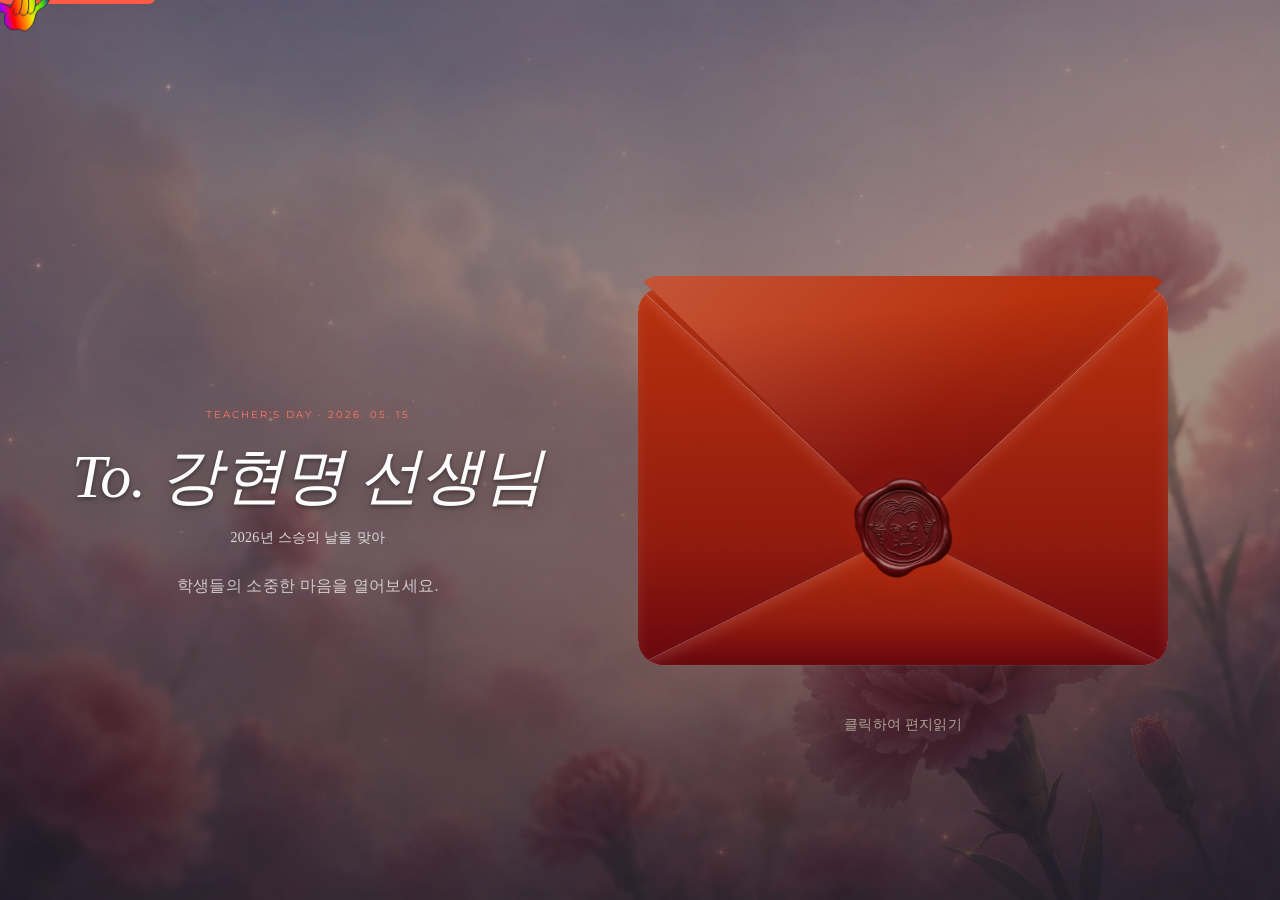
==== index.html @ c83a026c "Update index.html" ====
<!DOCTYPE html>
<html lang="ko">

<head>
  <meta charset="UTF-8" />
  <meta name="viewport" content="width=device-width, initial-scale=1.0, maximum-scale=5.0, user-scalable=yes" />
  <meta name="theme-color" content="#1a1410" />
  <meta name="apple-mobile-web-app-capable" content="yes" />
  <meta name="apple-mobile-web-app-status-bar-style" content="black-translucent" />
  <title>2026년 스승의날에 - 다정하신 강현명 선생님께</title>
  <link rel="icon" href="assets/images/siling.webp" type="image/webp" />
  <link rel="shortcut icon" href="assets/images/siling.webp" />
  
  <!-- Preload Critical Resources -->
  <link rel="preload" href="assets/images/envelope-red.svg" as="image" />
  <link rel="preload" href="assets/images/siling.webp" as="image" />
  <link rel="preload" href="assets/css/reset.css" as="style" />
  <link rel="preload" href="assets/css/tokens.css" as="style" />
  <link rel="preload" href="assets/css/common.css" as="style" />
  
  <!-- Google Fonts -->
  <link rel="preconnect" href="https://fonts.googleapis.com" />
  <link rel="preconnect" href="https://fonts.gstatic.com" crossorigin />
  <link
    href="https://fonts.googleapis.com/css2?family=Playfair+Display:ital,wght@0,400;0,500;1,400;1,500&family=Cormorant+Garamond:ital,wght@0,300;0,400;1,300;1,400&family=Montserrat:wght@300;400&display=swap"
    rel="stylesheet" />
  <!-- Codicon Icons -->
  <link rel="stylesheet" href="https://cdn.jsdelivr.net/npm/@vscode/codicons@0.0.35/dist/codicon.css" />
  <!-- CSS -->
  <link rel="stylesheet" href="assets/css/reset.css" />
  <link rel="stylesheet" href="assets/css/tokens.css" />
  <link rel="stylesheet" href="assets/css/common.css" />
  <link rel="stylesheet" href="assets/css/splash.css" />
  <link rel="stylesheet" href="assets/css/envelope.css" />
  <link rel="stylesheet" href="assets/css/carousel.css" />
  <link rel="stylesheet" href="assets/css/credits.css" />
  <link rel="stylesheet" href="assets/css/credits-enhanced.css" />
  <link rel="stylesheet" href="assets/css/grain.css" />
  <link rel="stylesheet" href="assets/css/bgm-player.css" />
  <link rel="stylesheet" href="assets/css/margin-cursor.css" />
  <link rel="stylesheet" href="assets/css/sticky-nav.css" />
  <link rel="stylesheet" href="assets/css/responsive.css" />
  <link rel="stylesheet" href="assets/css/loading.css" />
  <link rel="stylesheet" href="assets/css/accessibility.css" />
  <link rel="stylesheet" href="assets/css/visual-effects.css" />
  <link rel="stylesheet" href="assets/css/hig-components.css" />
  <link rel="stylesheet" href="assets/css/hig-overrides.css" />
</head>

<body>
  <!-- Loading Overlay -->
  <div class="loading-overlay hidden" id="loadingOverlay">
    <div class="loading-spinner"></div>
    <p class="loading-text">Loading...</p>
  </div>

  <!-- Sticky Navigation Header -->
  <nav class="sticky-nav" id="stickyNav" aria-label="메인 네비게이션">
    <button class="sticky-nav-item" data-section="hero" aria-label="편지함으로 이동">
      <span class="sticky-nav-icon">🏠</span>
      <span class="sticky-nav-label">편지함</span>
    </button>
    <button class="sticky-nav-item active" data-section="carousel" aria-label="편지 읽기">
      <span class="sticky-nav-icon">📬</span>
      <span class="sticky-nav-label">편지</span>
    </button>
    <button class="sticky-nav-item" data-section="credits" aria-label="팀 보기">
      <span class="sticky-nav-icon" id="creditsIcon">❓</span>
      <span class="sticky-nav-label">팀</span>
    </button>
  </nav>

  <div id="smooth-wrapper">
    <div id="smooth-content">

      <!-- SECTION 1: Hero -->
      <section id="hero" class="screen active">
        <div class="splash-blur"></div>
        <div class="hero-inner">
          <div class="hero-copy">
            <p class="hero-label">Teacher's Day · 2026. 05. 15</p>
            <h1 class="hero-title">To. 강현명 선생님</h1>
            <p class="hero-sub">2026년 스승의 날을 맞아</p>
            <p class="hero-description"> 학생들의 소중한 마음을 열어보세요.</p>
          </div>
          <div class="hero-panel">
            <div class="envelope-wrap">
              <div class="envelope" id="envelopeEl">
                <img class="envelope-svg" src="assets/images/envelope-red.svg" alt="봉투" draggable="false" />
                <div class="envelope-flap"></div>
                <div class="envelope-seal" id="envelopeSeal">
                  <img src="assets/images/siling.webp" alt="씰" draggable="false" id="silingImg" />
                </div>
              </div>
              <p class="envelope-hint">클릭하여 편지읽기
              
              </p>
            </div>
          </div>
        </div>
      </section>

      <!-- 툴팁 -->
      <div class="ios-tooltip" id="iosTooltip"></div>

      <!-- SECTION 3: Carousel -->
      <section id="carousel" class="screen" aria-hidden="true">
        <!-- 상단 마키 -->
        <div class="marquee marquee--top" aria-hidden="true">
          <div class="marquee-inner" data-speed="0.24">
            <span class="marquee-item">항상 열심히 강의를 가르쳐주시고 저희를 위해 다방면으로 노력해주셔서 감사합니다</span><span class="marquee-dot"></span>
            <span class="marquee-item marquee-item--dim">덕분에 공부하는데 많은 도움이 되었어요</span><span class="marquee-dot"></span>
            <span class="marquee-item">선생님만 믿고 끝까지 이 수업을 마쳐보겠습니다</span><span class="marquee-dot"></span>
            <span class="marquee-item marquee-item--dim">좋은 스승을 만난 건 오래 기억에 남을 행운인 것 같아요</span><span class="marquee-dot"></span>
            <span class="marquee-item">현재 저희 반 웃음, 분위기, 친밀감 지분 90%는 선생님 덕분입니다</span><span class="marquee-dot"></span>
            <span class="marquee-item marquee-item--dim">할 수 있다는 자신감을 갖게 해주셔서 정말 감사합니다</span><span class="marquee-dot"></span>
          </div>
          <div class="marquee-inner" aria-hidden="true" data-speed="0.16">
            <span class="marquee-item">항상 열심히 강의를 가르쳐주시고 저희를 위해 다방면으로 노력해주셔서 감사합니다</span><span class="marquee-dot"></span>
            <span class="marquee-item marquee-item--dim">덕분에 공부하는데 많은 도움이 되었어요</span><span class="marquee-dot"></span>
            <span class="marquee-item">선생님만 믿고 끝까지 이 수업을 마쳐보겠습니다</span><span class="marquee-dot"></span>
            <span class="marquee-item marquee-item--dim">좋은 스승을 만난 건 오래 기억에 남을 행운인 것 같아요</span><span class="marquee-dot"></span>
            <span class="marquee-item">현재 저희 반 웃음, 분위기, 친밀감 지분 90%는 선생님 덕분입니다</span><span class="marquee-dot"></span>
            <span class="marquee-item marquee-item--dim">할 수 있다는 자신감을 갖게 해주셔서 정말 감사합니다</span><span class="marquee-dot"></span>
          </div>
        </div>

        <div class="carousel-track-wrap">
          <div class="carousel-track" id="carouselTrack"></div>
        </div>
        <div class="carousel-instruction">
          <p>PC에서는 스크롤하거나 카드 위를 드래그하세요.<br />←/→ 키로 이동할 수 있습니다.</p>
        </div>
        <div class="rays-wrap" id="raysWrap" data-speed="-0.15">
          <div class="rays-disc"></div>
        </div>

        <!-- 하단 마키 -->
        <div class="marquee marquee--bottom" aria-hidden="true">
          <div class="marquee-inner marquee-inner--reverse">
            <span class="marquee-item marquee-item--red">매일 같은 강의내용을 반복하는 일이 쉽지 않으셨을 텐데 언제나 열정적으로 가르쳐주셔서 감사합니다</span><span
              class="marquee-dot marquee-dot--red"></span>
            <span class="marquee-item marquee-item--faint">이론에만 머물지 않고 실제로 써먹을 수 있는 것들을 하나하나 짚어주실 때마다 즐거웠습니다</span><span
              class="marquee-dot marquee-dot--faint"></span>
            <span class="marquee-item marquee-item--red">항상 밝은 에너지로 좋은 가르침 주셔서 감사합니다</span><span
              class="marquee-dot marquee-dot--red"></span>
            <span class="marquee-item marquee-item--faint">한 사람 한 사람을 존중해주시고 묵묵히 기다려주셔서 감사합니다</span><span
              class="marquee-dot marquee-dot--faint"></span>
            <span class="marquee-item marquee-item--red">필요한것만 알아듣기 쉽게 설명해주시고 선생님의 밝은 에너지가 느껴져서 좋아요</span><span
              class="marquee-dot marquee-dot--red"></span>
            <span class="marquee-item marquee-item--faint">선생님 덕분에 공부 이상의 많은 것을 배웠습니다</span><span
              class="marquee-dot marquee-dot--faint"></span>
          </div>
          <div class="marquee-inner marquee-inner--reverse" aria-hidden="true">
            <span class="marquee-item marquee-item--red">매일 같은 강의내용을 반복하는 일이 쉽지 않으셨을 텐데 언제나 열정적으로 가르쳐주셔서 감사합니다</span><span
              class="marquee-dot marquee-dot--red"></span>
            <span class="marquee-item marquee-item--faint">이론에만 머물지 않고 실제로 써먹을 수 있는 것들을 하나하나 짚어주실 때마다 즐거웠습니다</span><span
              class="marquee-dot marquee-dot--faint"></span>
            <span class="marquee-item marquee-item--red">항상 밝은 에너지로 좋은 가르침 주셔서 감사합니다</span><span
              class="marquee-dot marquee-dot--red"></span>
            <span class="marquee-item marquee-item--faint">한 사람 한 사람을 존중해주시고 묵묵히 기다려주셔서 감사합니다</span><span
              class="marquee-dot marquee-dot--faint"></span>
            <span class="marquee-item marquee-item--red">필요한것만 알아듣기 쉽게 설명해주시고 선생님의 밝은 에너지가 느껴져서 좋아요</span><span
              class="marquee-dot marquee-dot--red"></span>
            <span class="marquee-item marquee-item--faint">선생님 덕분에 공부 이상의 많은 것을 배웠습니다</span><span
              class="marquee-dot marquee-dot--faint"></span>
          </div>
        </div>

        <div class="carousel-progress">
          <div class="carousel-progress-fill" id="progressFill"></div>
        </div>
      </section>

      <!-- SECTION 4: Credits (시크릿카드 페이지) -->
      <section id="credits" class="screen">
        <!-- 배경 노이즈 레이어 -->
        <div class="cr-noise" aria-hidden="true"></div>

        <!-- 스크롤 가능한 내용 래퍼 -->
        <div class="cr-scroll">
          <div class="cr-inner">

            <!-- ─── 헤더 ─── -->
            <header class="cr-header">
              <img src="assets/images/margin.svg" alt="Margin" class="cr-logo" />
              <h2 class="cr-title">스승의 날 편지를<br>함께 만든 사람들</h2>
              <p class="cr-eyebrow">2026. 05. 15</p>
              <a href="/classroom-game.html"><img src="assets/images/team-margin.png" alt="팀 마진" class="cr-header-img" loading="lazy" decoding="async" /></a>
            </header>

            <!-- ─── 프로필 그리드 ─── -->
            <div class="cr-grid">

              <!-- 임예지 -->
              <article class="cr-card cr-card--yeji" data-id="11" data-maker="yeji">
                <div class="cr-card-top">
                  <div class="cr-avatar"><span>YJ</span></div>
                  <h3 class="cr-name">임예지</h3>
                  <p class="cr-tag">리드 · PM</p>
                  <p class="cr-desc">기획 · 디자인 · 개발 구현 </p>
                </div>
                <div class="cr-card-bottom">
                  <div class="cr-links">
                    <a href="mailto:yeji@example.com" class="cr-btn cr-btn--mail" aria-label="이메일 보내기"
                      title="Gmail">
                      <img class="cr-icon cr-icon--img" src="https://cdn.simpleicons.org/gmail" width="24" height="24"
                        alt="" decoding="async" />
                    </a>
                    <a href="https://github.com/Yazii4362" class="cr-btn cr-btn--gh" target="_blank" rel="noopener"
                      aria-label="GitHub 프로필" title="GitHub">
                      <i class="codicon codicon-github cr-icon"></i>
                    </a>
                    <a href="https://yaziihome.tistory.com/" class="cr-btn cr-btn--ts" target="_blank" rel="noopener"
                      aria-label="티스토리: Yazii Home" title="Yazii Home">
                      <img class="cr-icon cr-icon--img" src="https://cdn.simpleicons.org/tistory" width="24" height="24"
                        alt="" decoding="async" />
                    </a>
                    <a href="https://studio-yama.tistory.com/" class="cr-btn cr-btn--ts" target="_blank" rel="noopener"
                      aria-label="티스토리: studio-yama" title="studio-yama">
                      <img class="cr-icon cr-icon--img" src="https://cdn.simpleicons.org/tistory" width="24" height="24"
                        alt="" decoding="async" />
                    </a>
                  </div>
                  <button type="button" class="cr-letter-btn" aria-label="임예지 편지 열기">💌 편지 열기</button>
                </div>
              </article>

              <!-- 김주은 -->
              <article class="cr-card cr-card--jooeun" data-id="5" data-maker="jooeun">
                <div class="cr-card-top">
                  <div class="cr-avatar">
                    <img src="assets/images/jueun-profile.webp" alt="김주은 프로필" loading="lazy" decoding="async" />
                  </div>
                  <h3 class="cr-name">김주은</h3>
                  <p class="cr-tag">FE · 디자인 · 기획</p>
                  <p class="cr-desc">디자인 · 기획 지원 + FE 하드코딩</p>
                </div>
                <div class="cr-card-bottom">
                  <div class="cr-links">
                    <a href="mailto:jooeun@example.com" class="cr-btn cr-btn--mail" aria-label="이메일 보내기"
                      title="Gmail">
                      <img class="cr-icon cr-icon--img" src="https://cdn.simpleicons.org/gmail" width="24" height="24"
                        alt="" decoding="async" />
                    </a>
                    <a href="https://github.com/Jurmiii" class="cr-btn cr-btn--gh" target="_blank" rel="noopener"
                      aria-label="GitHub 프로필" title="GitHub">
                      <i class="codicon codicon-github cr-icon"></i>
                    </a>
                    <a href="https://jurmi.tistory.com/" class="cr-btn cr-btn--ts" target="_blank" rel="noopener"
                      aria-label="티스토리 블로그" title="Tistory">
                      <img class="cr-icon cr-icon--img" src="https://cdn.simpleicons.org/tistory" width="24" height="24"
                        alt="" decoding="async" />
                    </a>
                  </div>
                  <button type="button" class="cr-letter-btn" aria-label="김주은 편지 열기">💌 편지 열기</button>
                </div>
              </article>

              <!-- 신혜인 -->
              <article class="cr-card cr-card--hyein" data-id="7" data-maker="hyein">
                <div class="cr-card-top">
                  <div class="cr-avatar">
                    <img src="assets/images/cards/hyein-profile.webp" alt="신혜인 프로필" loading="lazy" decoding="async" />
                  </div>
                  <h3 class="cr-name">신혜인</h3>
                  <p class="cr-tag">그래픽 · AI 음악</p>
                  <p class="cr-desc">피그마 그래픽 + AI 음악 제작</p>
                </div>
                <div class="cr-card-bottom">
                  <div class="cr-links">
                    <a href="mailto:hyein@example.com" class="cr-btn cr-btn--mail" aria-label="이메일 보내기"
                      title="Gmail">
                      <img class="cr-icon cr-icon--img" src="https://cdn.simpleicons.org/gmail" width="24" height="24"
                        alt="" decoding="async" />
                    </a>
                    <a href="https://github.com/shinini524" class="cr-btn cr-btn--gh" target="_blank" rel="noopener"
                      aria-label="GitHub 프로필" title="GitHub">
                      <i class="codicon codicon-github cr-icon"></i>
                    </a>
                    <a href="https://hyein.tistory.com" class="cr-btn cr-btn--ts" target="_blank" rel="noopener"
                      aria-label="티스토리 블로그" title="Tistory">
                      <img class="cr-icon cr-icon--img" src="https://cdn.simpleicons.org/tistory" width="24" height="24"
                        alt="" decoding="async" />
                    </a>
                  </div>
                  <button type="button" class="cr-letter-btn" aria-label="신혜인 편지 열기">💌 편지 열기</button>
                </div>
              </article>

              <!-- 윤태경 -->
              <article class="cr-card cr-card--taekyung" data-id="8" data-maker="taekyung">
                <div class="cr-card-top">
                  <div class="cr-avatar">
                    <img src="assets/images/cards/tk-profile.webp" alt="윤태경 프로필" loading="lazy" decoding="async" />
                  </div>
                  <h3 class="cr-name">윤태경</h3>
                  <p class="cr-tag">FE</p>
                  <p class="cr-desc">JS 이스터에그 게임 구현</p>
                </div>
                <div class="cr-card-bottom">
                  <div class="cr-links">
                    <a href="mailto:taekyung@example.com" class="cr-btn cr-btn--mail" aria-label="이메일 보내기"
                      title="Gmail">
                      <img class="cr-icon cr-icon--img" src="https://cdn.simpleicons.org/gmail" width="24" height="24"
                        alt="" decoding="async" />
                    </a>
                    <a href="https://github.com/arcaniac7303" class="cr-btn cr-btn--gh" target="_blank" rel="noopener"
                      aria-label="GitHub 프로필" title="GitHub">
                      <i class="codicon codicon-github cr-icon"></i>
                    </a>
                    <a href="https://journal76625.tistory.com/" class="cr-btn cr-btn--ts" target="_blank" rel="noopener"
                      aria-label="티스토리 블로그" title="Tistory">
                      <img class="cr-icon cr-icon--img" src="https://cdn.simpleicons.org/tistory" width="24" height="24"
                        alt="" decoding="async" />
                    </a>
                  </div>
                  <button type="button" class="cr-letter-btn" aria-label="윤태경 편지 열기">💌 편지 열기</button>
                </div>
              </article>

            </div><!-- /.cr-grid -->

            <!-- ─── Special Thanks ─── -->
            <div class="cr-special-thanks">
              <div class="cr-divider"></div>
              <p class="cr-special-label">and... Special thanks to 우리의 자습메이트</p>
            </div>

            <!-- ─── 치어리더 ─── -->
            <div class="cr-cheer" data-id="9">
              <div class="cr-cheer-avatar">
                <img src="assets/images/cards/keehoon-profile.webp" alt="이기훈" />
              </div>
              <div class="cr-cheer-info">
                <h4 class="cr-cheer-name">이기훈</h4>
                <p class="cr-cheer-role">📣 Special Cheerleader</p>
              </div>
              <button type="button" class="cr-cheer-btn" aria-label="이기훈 편지 열기">💌</button>
              <span class="cr-cheer-tip" role="tooltip" aria-hidden="true">팀 마진 화이팅!</span>
            </div>

            <!-- ─── 하단 ─── -->
            <footer class="cr-footer">
              <button class="cr-back" id="creditsBack">← 처음으로</button>
            </footer>

          </div><!-- /.cr-inner -->
        </div><!-- /.cr-scroll -->

        <!-- ─── 편지 모달 ─── -->
        <div class="cr-modal" id="makerCardModal" aria-hidden="true">
          <div class="cr-modal-bg" id="crModalBg"></div>
          <div class="cr-modal-box">
            <!-- 봉투 -->
            <div class="cr-envelope" id="modalEnvelope">
              <!-- 플랩 -->
              <div class="cr-env-flap"></div>
              <!-- 봉투 바디 힌트 -->
              <div class="cr-env-body">
                <p class="cr-env-hint">클릭하여 열기</p>
              </div>
              <!-- 편지지 -->
              <div class="cr-letter" id="modalLetter">
                <div class="cr-letter-inner">
                  <p class="cr-letter-text" id="modalLetterText"></p>
                  <p class="cr-letter-from" id="modalLetterSender"></p>
                </div>
              </div>
            </div><!-- /.cr-envelope -->
          </div><!-- /.cr-modal-box -->
        </div><!-- /.cr-modal -->

        <!-- ─── 커피사주기 모달 (티켓 스타일) ─── -->
        <div class="cr-coffee-modal" id="coffeeModal" aria-hidden="true">
          <div class="cr-coffee-bg" id="coffeeBg"></div>
          <div class="cr-coffee-box cr-ticket">
            <button class="cr-coffee-close" id="coffeeClose" aria-label="닫기">×</button>
            <div class="cr-ticket-inner">
              <div class="cr-ticket-header">
                <h2 class="cr-ticket-logo">COFFEE COUPON</h2>
              </div>
              <div class="cr-ticket-body">
                <p class="cr-ticket-to">To.</p>
                <h3 class="cr-ticket-name" id="coffeeTitle">이름</h3>
                <p class="cr-ticket-desc" id="coffeeDesc">응원의 마음을 전해보세요</p>
              </div>
              <div class="cr-ticket-divider"></div>
              <div class="cr-ticket-footer">
                <p class="cr-ticket-buy">마음 전하기</p>
                <div class="cr-coffee-links" id="coffeeLinks">
                  <!-- JavaScript로 동적 생성 -->
                </div>
                <div class="cr-ticket-barcode">
                  <svg width="100%" height="40" preserveAspectRatio="none" viewBox="0 0 200 40" fill="currentColor">
                    <rect x="0" y="0" width="4" height="40"/>
                    <rect x="6" y="0" width="2" height="40"/>
                    <rect x="12" y="0" width="8" height="40"/>
                    <rect x="24" y="0" width="2" height="40"/>
                    <rect x="30" y="0" width="6" height="40"/>
                    <rect x="38" y="0" width="4" height="40"/>
                    <rect x="46" y="0" width="10" height="40"/>
                    <rect x="58" y="0" width="2" height="40"/>
                    <rect x="64" y="0" width="6" height="40"/>
                    <rect x="74" y="0" width="4" height="40"/>
                    <rect x="80" y="0" width="8" height="40"/>
                    <rect x="92" y="0" width="2" height="40"/>
                    <rect x="98" y="0" width="4" height="40"/>
                    <rect x="106" y="0" width="6" height="40"/>
                    <rect x="114" y="0" width="8" height="40"/>
                    <rect x="124" y="0" width="2" height="40"/>
                    <rect x="130" y="0" width="4" height="40"/>
                    <rect x="138" y="0" width="6" height="40"/>
                    <rect x="146" y="0" width="10" height="40"/>
                    <rect x="160" y="0" width="2" height="40"/>
                    <rect x="166" y="0" width="8" height="40"/>
                    <rect x="176" y="0" width="4" height="40"/>
                    <rect x="182" y="0" width="6" height="40"/>
                    <rect x="190" y="0" width="4" height="40"/>
                    <rect x="198" y="0" width="2" height="40"/>
                  </svg>
                </div>
              </div>
            </div>
          </div>
        </div><!-- /.cr-coffee-modal -->

        <!-- ─── 팀 잠금 모달 ─── -->
        <div class="team-lock-modal" id="teamLockModal" aria-hidden="true">
          <div class="team-lock-bg" id="teamLockBg"></div>
          <div class="team-lock-box">
            <div class="team-lock-icon">🔒</div>
            <h3 class="team-lock-title">아직 볼 수 없어요</h3>
            <p class="team-lock-desc">모든 편지를 읽으면<br>만든이들을 만날 수 있어요</p>
            <div class="team-lock-progress">
              <div class="team-lock-progress-bar">
                <div class="team-lock-progress-fill" id="teamLockProgressFill"></div>
              </div>
              <p class="team-lock-progress-text" id="teamLockProgressText">0 / 13</p>
            </div>
            <button class="team-lock-btn" id="teamLockClose">확인</button>
          </div>
        </div><!-- /.team-lock-modal -->

      </section>


    </div>
  </div>

  <!-- AI BGM — 플레이어 + 아코디언 플레이리스트 -->
  <div class="bgm-player bgm-player--paused" id="bgmPlayer" role="region" aria-label="배경 음악">
    <audio class="bgm-audio" id="bgmAudio" playsinline preload="none"></audio>
    <div class="bgm-player-inner">
      <div class="bgm-player-bar">
        <button type="button" class="bgm-btn-toggle" id="bgmBtnToggle" aria-label="배경 음악 재생" aria-pressed="false">
          <span class="bgm-icon bgm-icon--play" aria-hidden="true">
            <svg viewBox="0 0 24 24" fill="none" xmlns="http://www.w3.org/2000/svg" aria-hidden="true">
              <path d="M8 5v14l11-7L8 5z" fill="currentColor" />
            </svg>
          </span>
          <span class="bgm-icon bgm-icon--pause" aria-hidden="true">
            <svg viewBox="0 0 24 24" fill="none" xmlns="http://www.w3.org/2000/svg" aria-hidden="true">
              <path d="M7 5h4v14H7V5zm6 0h4v14h-4V5z" fill="currentColor" />
            </svg>
          </span>
        </button>
        <p class="bgm-track-label" id="bgmTrackLabel" aria-live="polite"></p>
        <div class="bgm-volume" aria-hidden="true" title="볼륨">
          <span class="bgm-volume__bar"></span>
          <span class="bgm-volume__bar"></span>
          <span class="bgm-volume__bar"></span>
        </div>
        <button type="button" class="bgm-playlist-toggle" id="bgmPlaylistToggle" aria-expanded="false"
          aria-controls="bgmPlaylistPanel" aria-label="재생 목록 펼치기">
          <svg class="bgm-playlist-toggle__icon" width="14" height="14" viewBox="0 0 24 24" fill="none"
            xmlns="http://www.w3.org/2000/svg" aria-hidden="true">
            <path d="M6 9l6 6 6-6" stroke="currentColor" stroke-width="2" stroke-linecap="round" />
          </svg>
        </button>
      </div>
      <div class="bgm-playlist-panel" id="bgmPlaylistPanel" role="region" aria-label="재생 가능한 곡" aria-hidden="true">
        <ul class="bgm-playlist" id="bgmPlaylist"></ul>
      </div>
    </div>
  </div>

  <!-- jQuery -->
  <script src="https://code.jquery.com/jquery-3.2.1.min.js"></script>
  <script src="https://cdnjs.cloudflare.com/ajax/libs/gsap/3.12.5/gsap.min.js"></script>
  <script src="https://cdnjs.cloudflare.com/ajax/libs/gsap/3.12.5/ScrollTrigger.min.js"></script>
  <script src="https://cdnjs.cloudflare.com/ajax/libs/gsap/3.12.5/ScrollSmoother.min.js"></script>
  <!-- JS -->
  <script src="assets/js/data.js"></script>
  <script src="assets/js/splash.js"></script>
  <script src="assets/js/margin-cursor.js"></script>
  <script src="assets/js/envelope.js"></script>
  <script src="assets/js/bgm-player.js"></script>
  <script src="assets/js/carousel.js"></script>
  <script src="assets/js/credits.js"></script>
  <script src="assets/js/sticky-nav.js"></script>
  <script src="assets/js/haptic-feedback.js"></script>
  <script src="assets/js/accessibility.js"></script>
  <script src="assets/js/visual-effects.js"></script>
</body>

</html>
---- assets/css/tokens.css ----
/* ── Display font ── */
@font-face {
  font-family: 'MuseumCulturalFoundationClassic';
  src: url('https://cdn.jsdelivr.net/gh/projectnoonnu/noonfonts_twelve@1.0/국립박물관문화재단클래식L.woff') format('woff');
  font-weight: 300;
  font-display: swap;
}

@font-face {
  font-family: 'MuseumCulturalFoundationClassic';
  src: url('https://cdn.jsdelivr.net/gh/projectnoonnu/noonfonts_twelve@1.0/국립박물관문화재단클래식M.woff') format('woff');
  font-weight: 500;
  font-display: swap;
}

@font-face {
  font-family: 'MuseumCulturalFoundationClassic';
  src: url('https://cdn.jsdelivr.net/gh/projectnoonnu/noonfonts_twelve@1.0/국립박물관문화재단클래식B.woff') format('woff');
  font-weight: 700;
  font-display: swap;
}

/* ── Heading font ── */
@font-face {
  font-family: 'OgRenaissanceSecret';
  src: url('https://cdn.jsdelivr.net/gh/projectnoonnu/noonfonts_2312-1@1.1/OG_Renaissance_Secret-Rg.woff2') format('woff2');
  font-weight: normal;
  font-display: swap;
}

/* ── Body font ── */
@font-face {
  font-family: 'HsGlidingSerif';
  src: url('https://cdn.jsdelivr.net/gh/projectnoonnu/2604-1@1.0/HSHwalkongSerif-Regular.woff2') format('woff2');
  font-weight: normal;
  font-display: swap;
}

:root {
  /* ── Color ── */
  --color-bg:        #F8F9FA;
  --color-ink:       #1A1612;
  --color-muted:     #615d59;
  --color-faint:     #B0A898;
  --color-red:       #FF5A45;
  --color-red-soft:  #FF7A68;
  --color-green:     #2ECC71;
  --color-green-soft:#52D98A;
  --color-white:     #FFFFFF;
  --color-cream:     #FDFAF4;

  /* ── Frame tints ── */
  --frame-bg:        rgba(255, 255, 255, 0.62);
  --frame-border:    rgba(255, 255, 255, 0.55);
  --frame-shadow:    0 4px 24px rgba(60, 40, 20, 0.13);

  /* ── Typography ── */
  --font-display:    'MuseumCulturalFoundationClassic', serif;
  --font-heading:    'OgRenaissanceSecret', serif;
  --font-body:       'HsGlidingSerif', serif;
  --font-label:      'Montserrat', sans-serif;

  /* ── Font Scale ── */
  --text-2xs:  10px;
  --text-xs:   12px;
  --text-sm:   14px;
  --text-md:   18px;
  --text-lg:   26px;
  --text-xl:   40px;
  --text-2xl:  62px;
  --text-3xl:  92px;

  /* ── Line Height ── */
  --lh-tight:   1.15;
  --lh-snug:    1.4;
  --lh-normal:  1.7;
  --lh-relaxed: 1.9;
  --lh-loose:   2.1;

  /* ── Letter Spacing ── */
  --tracking-wide:  0.10em;
  --tracking-wider: 0.20em;

  /* ── Spacing ── */
  --sp-1:  4px;
  --sp-2:  8px;
  --sp-3:  12px;
  --sp-4:  16px;
  --sp-6:  24px;
  --sp-8:  32px;
  --sp-10: 40px;
  --sp-12: 48px;
  --sp-16: 64px;
  --sp-17: 70px;
  --sp-20: 80px;
  --sp-24: 96px;
  --sp-25: 102px;

  /* ── Radius ── */
  --radius-card:   4px;
  --radius-frame:  8px;

  /* ── Transition ── */
  --ease:       cubic-bezier(0.4, 0, 0.2, 1);
  --dur-fast:   180ms;
  --dur-normal: 420ms;
  --dur-slow:   680ms;
}

/* ── Screen base ── */
.screen {
  position: fixed;
  inset: 0;
  width: 100%;
  height: 100%;
  display: flex;
  align-items: center;
  justify-content: center;
  opacity: 0;
  pointer-events: none;
  transition: opacity var(--dur-normal) var(--ease);
  z-index: 1;
}

.screen.active {
  opacity: 1;
  pointer-events: all;
  z-index: 10;
}
---- assets/css/common.css ----
/* ━━━━━━━━━━━━━━━━━━━━━━━━━━━━━━━━━━━━━━
   COMMON.CSS
   공통 유틸 + 마키 시스템
━━━━━━━━━━━━━━━━━━━━━━━━━━━━━━━━━━━━━━ */

/* ── 마키 공통 기반 ── */
.marquee {
  position: absolute;
  left: 0;
  width: 100%;
  overflow: hidden;
  white-space: nowrap;
  z-index: 20;
  display: flex;
  align-items: center;
  opacity: 0.5; /* UX 개선: 더 subtle하게 */
  transition: opacity 0.4s ease;
}

.marquee:hover {
  opacity: 0.75; /* 호버시 약간 더 보이게 */
}

.marquee--top {
  top: 0;
  background: transparent; /* 투명 배경 */
  padding: 8px 0;
}

.marquee--bottom {
  bottom: 2px; /* progress bar(2px) 바로 위 */
  background: transparent; /* 투명 배경 */
  padding: 7px 0;
}

/* ── 트랙 ── */
.marquee-inner {
  display: inline-flex;
  flex-shrink: 0;
  animation: marquee-left var(--marquee-dur, 45s) linear infinite; /* 속도 60% 느리게 */
  filter: blur(0.3px); /* 미세한 블러로 배경 느낌 */
}

.marquee-inner--reverse {
  animation-name: marquee-right;
  animation-duration: 52s; /* 하단도 느리게 조정 */
}

/* ── 아이템 ── */
.marquee-item {
  font-family: var(--font-label);
  font-size: var(--text-2xs);
  letter-spacing: var(--tracking-wide);
  text-transform: uppercase;
  white-space: nowrap;
  display: inline-flex;
  align-items: center;
  padding: 0 var(--sp-4);
  color: rgba(255, 255, 255, 0.85); /* 흰색 계열 */
  text-shadow: 0 1px 2px rgba(0, 0, 0, 0.1); /* 가독성 */
}

/* 상단 마키 — 어두운 교차 아이템 */
.marquee--top .marquee-item--dim {
  color: rgba(255, 255, 255, 0.45); /* 더 subtle */
}

/* 하단 마키 — 레드 강조 / 페인트 교차 */
.marquee--bottom .marquee-item--red {
  color: rgba(255, 255, 255, 0.9); /* 흰색 */
}

.marquee--bottom .marquee-item--faint {
  color: rgba(255, 255, 255, 0.4); /* 더 subtle */
}

/* ── 구분 점 ── */
.marquee-dot {
  display: inline-block;
  width: 3px;
  height: 3px;
  border-radius: 50%;
  flex-shrink: 0;
  vertical-align: middle;
  margin: 0 var(--sp-2);
  background: rgba(255, 255, 255, 0.4); /* 흰색 계열 */
}

.marquee-dot--red {
  background: rgba(255, 255, 255, 0.5); /* 흰색 */
  opacity: 0.7;
}

.marquee-dot--faint {
  background: rgba(255, 255, 255, 0.25);
}

/* ── 애니메이션 ── */
@keyframes marquee-left {
  from { transform: translateX(0); }
  to   { transform: translateX(-50%); }
}

@keyframes marquee-right {
  from { transform: translateX(-50%); }
  to   { transform: translateX(0); }
}

/* ── 카드 영역 여백 조정 ── */
/* 마키 높이(약 32px)만큼 트랙 위아래 오프셋 — 높이는 100vh가 아닌 부모(#carousel) 100%로 맞춰 수직 중심이 흐트러지지 않게 함 */
#carousel .carousel-track-wrap {
  padding-top: max(32px, env(safe-area-inset-top, 0px));
  padding-bottom: max(34px, env(safe-area-inset-bottom, 0px) + 2px); /* progress(2px) + 마키 여유 */
  height: 100%;
  box-sizing: border-box;
}

body.dark-theme .marquee--top,
body.dark-theme .marquee--bottom {
  display: none;
}

/* ── 마키 일시정지 — 카드 열렸을 때 ── */
#carousel.has-open .marquee-inner {
  animation-play-state: paused;
}

/* ━━━━━━━━━━━━━━━━━━━━━━━━━━━━━━━━━━━━━━
   EMOJI CURSOR — 제거됨 → assets/css/margin-cursor.css + margin-cursor.js
━━━━━━━━━━━━━━━━━━━━━━━━━━━━━━━━━━━━━━ */
/*
html, body, * {
  cursor: url("data:image/svg+xml,...") 8 28, auto !important;
}
a, button, ...
*/

/* ━━━━━━━━━━━━━━━━━━━━━━━━━━━━━━━━━━━━━━
   iOS TOOLTIP
━━━━━━━━━━━━━━━━━━━━━━━━━━━━━━━━━━━━━━ */
.ios-tooltip {
  position: fixed;
  z-index: 9999;
  pointer-events: none;

  /* iOS 스타일 */
  background: rgba(50, 50, 52, 0.92);
  backdrop-filter: blur(20px) saturate(180%);
  -webkit-backdrop-filter: blur(20px) saturate(180%);
  color: #fff;
  font-family: -apple-system, BlinkMacSystemFont, 'SF Pro Text', 'Helvetica Neue', 'Apple SD Gothic Neo', 'Pretendard', 'Noto Sans KR', sans-serif;
  font-size: 13px;
  font-weight: 500;
  letter-spacing: -0.01em;
  line-height: 1.3;
  padding: 7px 13px;
  border-radius: 10px;
  white-space: nowrap;
  box-shadow:
    0 2px 8px rgba(0,0,0,0.28),
    0 0 0 0.5px rgba(255,255,255,0.08);

  /* 기본 숨김 */
  opacity: 0;
  transform: translateY(4px) scale(0.94);
  transition:
    opacity 0.18s cubic-bezier(0.22,1,0.36,1),
    transform 0.18s cubic-bezier(0.22,1,0.36,1);
}

.ios-tooltip.is-visible {
  opacity: 1;
  transform: translateY(0) scale(1);
}

/* 꼬리 공통 */
.ios-tooltip::after {
  content: '';
  position: absolute;
  background: rgba(50, 50, 52, 0.92);
}

/* 툴팁이 실링의 위에 있을 때 (꼬리는 아래로) */
.ios-tooltip.tooltip-top::after {
  bottom: -5px;
  left: 50%;
  transform: translateX(-50%);
  width: 10px;
  height: 6px;
  clip-path: polygon(0 0, 100% 0, 50% 100%);
}

/* 툴팁이 실링의 왼쪽에 있을 때 (꼬리는 오른쪽으로) */
.ios-tooltip.tooltip-left::after {
  right: -5px;
  top: 50%;
  transform: translateY(-50%);
  width: 6px;
  height: 10px;
  clip-path: polygon(0 0, 0 100%, 100% 50%);
}

/* 툴팁이 실링의 오른쪽에 있을 때 (꼬리는 왼쪽으로) */
.ios-tooltip.tooltip-right::after {
  left: -5px;
  top: 50%;
  transform: translateY(-50%);
  width: 6px;
  height: 10px;
  clip-path: polygon(100% 0, 100% 100%, 0 50%);
}
---- assets/css/tokens.css ----
/* ── Display font ── */
@font-face {
  font-family: 'MuseumCulturalFoundationClassic';
  src: url('https://cdn.jsdelivr.net/gh/projectnoonnu/noonfonts_twelve@1.0/국립박물관문화재단클래식L.woff') format('woff');
  font-weight: 300;
  font-display: swap;
}

@font-face {
  font-family: 'MuseumCulturalFoundationClassic';
  src: url('https://cdn.jsdelivr.net/gh/projectnoonnu/noonfonts_twelve@1.0/국립박물관문화재단클래식M.woff') format('woff');
  font-weight: 500;
  font-display: swap;
}

@font-face {
  font-family: 'MuseumCulturalFoundationClassic';
  src: url('https://cdn.jsdelivr.net/gh/projectnoonnu/noonfonts_twelve@1.0/국립박물관문화재단클래식B.woff') format('woff');
  font-weight: 700;
  font-display: swap;
}

/* ── Heading font ── */
@font-face {
  font-family: 'OgRenaissanceSecret';
  src: url('https://cdn.jsdelivr.net/gh/projectnoonnu/noonfonts_2312-1@1.1/OG_Renaissance_Secret-Rg.woff2') format('woff2');
  font-weight: normal;
  font-display: swap;
}

/* ── Body font ── */
@font-face {
  font-family: 'HsGlidingSerif';
  src: url('https://cdn.jsdelivr.net/gh/projectnoonnu/2604-1@1.0/HSHwalkongSerif-Regular.woff2') format('woff2');
  font-weight: normal;
  font-display: swap;
}

:root {
  /* ── Color ── */
  --color-bg:        #F8F9FA;
  --color-ink:       #1A1612;
  --color-muted:     #615d59;
  --color-faint:     #B0A898;
  --color-red:       #FF5A45;
  --color-red-soft:  #FF7A68;
  --color-green:     #2ECC71;
  --color-green-soft:#52D98A;
  --color-white:     #FFFFFF;
  --color-cream:     #FDFAF4;

  /* ── Frame tints ── */
  --frame-bg:        rgba(255, 255, 255, 0.62);
  --frame-border:    rgba(255, 255, 255, 0.55);
  --frame-shadow:    0 4px 24px rgba(60, 40, 20, 0.13);

  /* ── Typography ── */
  --font-display:    'MuseumCulturalFoundationClassic', serif;
  --font-heading:    'OgRenaissanceSecret', serif;
  --font-body:       'HsGlidingSerif', serif;
  --font-label:      'Montserrat', sans-serif;

  /* ── Font Scale ── */
  --text-2xs:  10px;
  --text-xs:   12px;
  --text-sm:   14px;
  --text-md:   18px;
  --text-lg:   26px;
  --text-xl:   40px;
  --text-2xl:  62px;
  --text-3xl:  92px;

  /* ── Line Height ── */
  --lh-tight:   1.15;
  --lh-snug:    1.4;
  --lh-normal:  1.7;
  --lh-relaxed: 1.9;
  --lh-loose:   2.1;

  /* ── Letter Spacing ── */
  --tracking-wide:  0.10em;
  --tracking-wider: 0.20em;

  /* ── Spacing ── */
  --sp-1:  4px;
  --sp-2:  8px;
  --sp-3:  12px;
  --sp-4:  16px;
  --sp-6:  24px;
  --sp-8:  32px;
  --sp-10: 40px;
  --sp-12: 48px;
  --sp-16: 64px;
  --sp-17: 70px;
  --sp-20: 80px;
  --sp-24: 96px;
  --sp-25: 102px;

  /* ── Radius ── */
  --radius-card:   4px;
  --radius-frame:  8px;

  /* ── Transition ── */
  --ease:       cubic-bezier(0.4, 0, 0.2, 1);
  --dur-fast:   180ms;
  --dur-normal: 420ms;
  --dur-slow:   680ms;
}

/* ── Screen base ── */
.screen {
  position: fixed;
  inset: 0;
  width: 100%;
  height: 100%;
  display: flex;
  align-items: center;
  justify-content: center;
  opacity: 0;
  pointer-events: none;
  transition: opacity var(--dur-normal) var(--ease);
  z-index: 1;
}

.screen.active {
  opacity: 1;
  pointer-events: all;
  z-index: 10;
}
---- assets/css/common.css ----
/* ━━━━━━━━━━━━━━━━━━━━━━━━━━━━━━━━━━━━━━
   COMMON.CSS
   공통 유틸 + 마키 시스템
━━━━━━━━━━━━━━━━━━━━━━━━━━━━━━━━━━━━━━ */

/* ── 마키 공통 기반 ── */
.marquee {
  position: absolute;
  left: 0;
  width: 100%;
  overflow: hidden;
  white-space: nowrap;
  z-index: 20;
  display: flex;
  align-items: center;
  opacity: 0.5; /* UX 개선: 더 subtle하게 */
  transition: opacity 0.4s ease;
}

.marquee:hover {
  opacity: 0.75; /* 호버시 약간 더 보이게 */
}

.marquee--top {
  top: 0;
  background: transparent; /* 투명 배경 */
  padding: 8px 0;
}

.marquee--bottom {
  bottom: 2px; /* progress bar(2px) 바로 위 */
  background: transparent; /* 투명 배경 */
  padding: 7px 0;
}

/* ── 트랙 ── */
.marquee-inner {
  display: inline-flex;
  flex-shrink: 0;
  animation: marquee-left var(--marquee-dur, 45s) linear infinite; /* 속도 60% 느리게 */
  filter: blur(0.3px); /* 미세한 블러로 배경 느낌 */
}

.marquee-inner--reverse {
  animation-name: marquee-right;
  animation-duration: 52s; /* 하단도 느리게 조정 */
}

/* ── 아이템 ── */
.marquee-item {
  font-family: var(--font-label);
  font-size: var(--text-2xs);
  letter-spacing: var(--tracking-wide);
  text-transform: uppercase;
  white-space: nowrap;
  display: inline-flex;
  align-items: center;
  padding: 0 var(--sp-4);
  color: rgba(255, 255, 255, 0.85); /* 흰색 계열 */
  text-shadow: 0 1px 2px rgba(0, 0, 0, 0.1); /* 가독성 */
}

/* 상단 마키 — 어두운 교차 아이템 */
.marquee--top .marquee-item--dim {
  color: rgba(255, 255, 255, 0.45); /* 더 subtle */
}

/* 하단 마키 — 레드 강조 / 페인트 교차 */
.marquee--bottom .marquee-item--red {
  color: rgba(255, 255, 255, 0.9); /* 흰색 */
}

.marquee--bottom .marquee-item--faint {
  color: rgba(255, 255, 255, 0.4); /* 더 subtle */
}

/* ── 구분 점 ── */
.marquee-dot {
  display: inline-block;
  width: 3px;
  height: 3px;
  border-radius: 50%;
  flex-shrink: 0;
  vertical-align: middle;
  margin: 0 var(--sp-2);
  background: rgba(255, 255, 255, 0.4); /* 흰색 계열 */
}

.marquee-dot--red {
  background: rgba(255, 255, 255, 0.5); /* 흰색 */
  opacity: 0.7;
}

.marquee-dot--faint {
  background: rgba(255, 255, 255, 0.25);
}

/* ── 애니메이션 ── */
@keyframes marquee-left {
  from { transform: translateX(0); }
  to   { transform: translateX(-50%); }
}

@keyframes marquee-right {
  from { transform: translateX(-50%); }
  to   { transform: translateX(0); }
}

/* ── 카드 영역 여백 조정 ── */
/* 마키 높이(약 32px)만큼 트랙 위아래 오프셋 — 높이는 100vh가 아닌 부모(#carousel) 100%로 맞춰 수직 중심이 흐트러지지 않게 함 */
#carousel .carousel-track-wrap {
  padding-top: max(32px, env(safe-area-inset-top, 0px));
  padding-bottom: max(34px, env(safe-area-inset-bottom, 0px) + 2px); /* progress(2px) + 마키 여유 */
  height: 100%;
  box-sizing: border-box;
}

body.dark-theme .marquee--top,
body.dark-theme .marquee--bottom {
  display: none;
}

/* ── 마키 일시정지 — 카드 열렸을 때 ── */
#carousel.has-open .marquee-inner {
  animation-play-state: paused;
}

/* ━━━━━━━━━━━━━━━━━━━━━━━━━━━━━━━━━━━━━━
   EMOJI CURSOR — 제거됨 → assets/css/margin-cursor.css + margin-cursor.js
━━━━━━━━━━━━━━━━━━━━━━━━━━━━━━━━━━━━━━ */
/*
html, body, * {
  cursor: url("data:image/svg+xml,...") 8 28, auto !important;
}
a, button, ...
*/

/* ━━━━━━━━━━━━━━━━━━━━━━━━━━━━━━━━━━━━━━
   iOS TOOLTIP
━━━━━━━━━━━━━━━━━━━━━━━━━━━━━━━━━━━━━━ */
.ios-tooltip {
  position: fixed;
  z-index: 9999;
  pointer-events: none;

  /* iOS 스타일 */
  background: rgba(50, 50, 52, 0.92);
  backdrop-filter: blur(20px) saturate(180%);
  -webkit-backdrop-filter: blur(20px) saturate(180%);
  color: #fff;
  font-family: -apple-system, BlinkMacSystemFont, 'SF Pro Text', 'Helvetica Neue', 'Apple SD Gothic Neo', 'Pretendard', 'Noto Sans KR', sans-serif;
  font-size: 13px;
  font-weight: 500;
  letter-spacing: -0.01em;
  line-height: 1.3;
  padding: 7px 13px;
  border-radius: 10px;
  white-space: nowrap;
  box-shadow:
    0 2px 8px rgba(0,0,0,0.28),
    0 0 0 0.5px rgba(255,255,255,0.08);

  /* 기본 숨김 */
  opacity: 0;
  transform: translateY(4px) scale(0.94);
  transition:
    opacity 0.18s cubic-bezier(0.22,1,0.36,1),
    transform 0.18s cubic-bezier(0.22,1,0.36,1);
}

.ios-tooltip.is-visible {
  opacity: 1;
  transform: translateY(0) scale(1);
}

/* 꼬리 공통 */
.ios-tooltip::after {
  content: '';
  position: absolute;
  background: rgba(50, 50, 52, 0.92);
}

/* 툴팁이 실링의 위에 있을 때 (꼬리는 아래로) */
.ios-tooltip.tooltip-top::after {
  bottom: -5px;
  left: 50%;
  transform: translateX(-50%);
  width: 10px;
  height: 6px;
  clip-path: polygon(0 0, 100% 0, 50% 100%);
}

/* 툴팁이 실링의 왼쪽에 있을 때 (꼬리는 오른쪽으로) */
.ios-tooltip.tooltip-left::after {
  right: -5px;
  top: 50%;
  transform: translateY(-50%);
  width: 6px;
  height: 10px;
  clip-path: polygon(0 0, 0 100%, 100% 50%);
}

/* 툴팁이 실링의 오른쪽에 있을 때 (꼬리는 왼쪽으로) */
.ios-tooltip.tooltip-right::after {
  left: -5px;
  top: 50%;
  transform: translateY(-50%);
  width: 6px;
  height: 10px;
  clip-path: polygon(100% 0, 100% 100%, 0 50%);
}
---- assets/css/splash.css ----
/* ━━━━━━━━━━━━━━━━━━━━━━━━━━━━━━━━━━━━━━
   HERO
━━━━━━━━━━━━━━━━━━━━━━━━━━━━━━━━━━━━━━ */
#hero {
  overflow: hidden;
  background-color: #2a241e; /* 밝게 조정 */
  flex-direction: column;
  cursor: default;
  user-select: none;
  opacity: 0;
}

#hero::before {
  content: '';
  position: absolute;
  inset: 0;
  background-image: url(../images/splash-bg.webp);
  background-size: cover;
  background-position: center;
  filter: brightness(0.75) saturate(0.95); /* 밝기 증가 */
  z-index: 0;
}

#hero::after {
  content: '';
  position: absolute;
  inset: 0;
  background: linear-gradient(
    to bottom,
    rgba(0,0,0,0.05) 0%, /* 상단 더 밝게 */
    rgba(0,0,0,0.12) 40%, /* 중간 밝게 */
    rgba(0,0,0,0.35) 100% /* 하단도 밝게 */
  );
  z-index: 0;
}

.splash-blur {
  position: absolute;
  inset: 0;
  backdrop-filter: blur(12px);
  -webkit-backdrop-filter: blur(12px);
  background: rgba(42, 36, 30, 0.15); /* 훨씬 밝게 */
  z-index: 1;
}

.hero-inner {
  position: relative;
  z-index: 2;
  display: grid;
  gap: var(--sp-12);
  justify-items: center;
  text-align: center;
  padding: 0 var(--sp-8);
  width: min(100%, 1200px);
  margin: auto 0 14vh;
}

@media (min-width: 900px) {
  .hero-inner {
    grid-template-columns: 1fr minmax(340px, 460px);
    justify-items: start;
    align-items: center;
  }
}

.hero-copy {
  display: flex;
  flex-direction: column;
  gap: var(--sp-3);
  max-width: 620px;
}

.hero-label,
.hero-sub,
.hero-title,
.hero-description {
  color: #fff;
}

.hero-label {
  font-family: var(--font-label);
  font-size: var(--text-2xs);
  font-weight: 400;
  letter-spacing: var(--tracking-wider);
  text-transform: uppercase;
  color: var(--color-red-soft);
  text-shadow: 0 0 12px rgba(255,120,80,0.6);
  animation: labelGlow 3s ease-in-out infinite alternate;
}

@keyframes labelGlow {
  from { opacity: 0.75; text-shadow: 0 0 8px rgba(255,120,80,0.4); }
  to   { opacity: 1;    text-shadow: 0 0 20px rgba(255,150,90,0.8); }
}

.hero-title {
  font-family: var(--font-heading);
  font-size: clamp(36px, 7vw, var(--text-2xl));
  font-weight: 400;
  font-style: italic;
  line-height: 1.15;
  letter-spacing: -0.01em;
  text-shadow:
    0 2px 4px rgba(0,0,0,0.4),
    0 8px 24px rgba(0,0,0,0.3);
  margin-top: var(--sp-2);
}

.hero-sub,
.hero-description {
  font-family: var(--font-body);
  font-weight: 300;
  line-height: var(--lh-relaxed);
  letter-spacing: 0.02em;
}

.hero-sub {
  font-size: var(--text-sm);
  color: rgba(255,255,255,0.80);
}

.hero-description {
  font-size: var(--text-base);
  color: rgba(255,255,255,0.72);
  margin-top: var(--sp-2);
}

.hero-panel {
  display: flex;
  justify-content: center;
  width: 100%;
}

@media (min-width: 900px) {
  .hero-panel {
    justify-content: flex-end;
  }
}
---- assets/css/envelope.css ----
#envelope {
  background: linear-gradient(160deg, #fdf8f2 0%, #f5ede0 100%);
  flex-direction: column;
  gap: var(--sp-12);
}

.envelope-wrap {
  display: flex;
  flex-direction: column;
  align-items: center;
  gap: var(--sp-10);
  padding: 40px;
}

.envelope {
  position: relative;
  width: min(530px, 90vw);
  aspect-ratio: 7 / 5;
  height: auto;
  cursor: pointer;
  transition: transform var(--dur-normal) var(--ease);
  overflow: hidden;
  border-radius: 20px;
}

.envelope:hover {
  transform: translateY(-6px);
}

.envelope-body {
  position: absolute;
  inset: 0;
  background: linear-gradient(160deg, #fffcf8 0%, #f0e8dc 100%);
  border: 1px solid rgba(255,255,255,0.90);
  border-radius: var(--radius-card);
  display: flex;
  align-items: center;
  justify-content: center;
  box-shadow:
    0 2px  8px  rgba(26,22,18,0.05),
    0 12px 40px rgba(26,22,18,0.09),
    inset 0 1px 0 rgba(255,255,255,0.85);
  overflow: visible;
}

/* 대각선 접힘 광택 */
.envelope-body::before {
  content: '';
  position: absolute;
  inset: 0;
  border-radius: var(--radius-card);
  background: linear-gradient(135deg,
    rgba(220,210,195,0.45) 0%,
    transparent 48%,
    rgba(220,210,195,0.22) 100%
  );
  pointer-events: none;
}

.envelope-body {
  display: none;
}

/* SVG 봉투 이미지 */
.envelope-svg {
  position: absolute;
  inset: 0;
  width: 100%;
  height: 100%;
  object-fit: fill;
  pointer-events: none;
  user-select: none;
}

/* ── 왁스 씰 ── */
.envelope-seal {
  position: absolute;
  top: 63%;
  left: 50%;
  width: 100px;
  height: 100px;
  transform: translate(-50%, -50%);
  border-radius: 50%;
  background: none;
  box-shadow: none;
  display: flex;
  align-items: center;
  justify-content: center;
  cursor: pointer;
  z-index: 10;
  transition: transform 0.2s cubic-bezier(0.22,1,0.36,1),
              filter 0.2s ease;
}

.envelope-seal img {
  width: 100%;
  height: 100%;
  object-fit: contain;
  pointer-events: none;
  user-select: none;
  filter: drop-shadow(0 4px 12px rgba(180,40,20,0.35));
}

/* 씰 내부 링 — 이미지 교체로 불필요 */
.envelope-seal::before { display: none; }

/* 씰 별 — 이미지 교체로 불필요 */
.seal-star { display: none; }
  border-radius: 50%;
  background: radial-gradient(circle at 38% 32%,
    #ff7a68 0%,
    #ff5a45 45%,
    #d93a28 100%
  );
  box-shadow:
    0 2px  4px  rgba(180,40,20,0.25),
    0 6px  18px rgba(180,40,20,0.30),
    0 12px 28px rgba(180,40,20,0.18),
    inset 0 1px 0 rgba(255,200,180,0.50),
    inset 0 -2px 4px rgba(140,20,10,0.30);
  display: flex;
  align-items: center;
  justify-content: center;
  cursor: pointer;
  z-index: 10;
  transition: transform 0.2s cubic-bezier(0.22,1,0.36,1),
              box-shadow 0.2s ease;
}

/* 씰 내부 링 */
.envelope-seal::before {
  content: '';
  position: absolute;
  inset: 8px;
  border-radius: 50%;
  border: 1px solid rgba(255,200,180,0.40);
}

/* 씰 별 */
.seal-star {
  font-size: 30px;
  color: rgba(255,255,255,0.92);
  text-shadow: 0 1px 4px rgba(0,0,0,0.20);
  position: relative;
  z-index: 1;
  pointer-events: none;
}

/* hover — 살짝 들뜨는 느낌 */
.envelope:not(.peeling):hover .envelope-seal {
  transform: translate(-50%, -55%) rotate(8deg);
  filter: drop-shadow(0 8px 20px rgba(180,40,20,0.45));
}

/* ── 씰 떼기 애니메이션 ── */
@keyframes seal-peel {
  0%   { transform: translate(-50%, -50%) rotate(0deg)   scale(1);    opacity: 1; }
  30%  { transform: translate(-50%, -65%) rotate(-15deg) scale(1.12); opacity: 1; }
  60%  { transform: translate(-30%, -80%) rotate(-30deg) scale(1.08); opacity: 0.9; }
  100% { transform: translate(60%,  50%)  rotate(45deg)  scale(0.7);  opacity: 0; }
}

.envelope.peeling .envelope-seal {
  animation: seal-peel 0.65s cubic-bezier(0.4, 0, 0.8, 0.6) forwards;
  pointer-events: none;
}

/* 씰 떼진 후 자국 */
@keyframes seal-mark-in {
  from { opacity: 0; transform: translateX(-50%) scale(0.7); }
  to   { opacity: 1; transform: translateX(-50%) scale(1); }
}

.envelope-seal-mark {
  position: absolute;
  top: -22px;
  left: 50%;
  transform: none;
  width: 70px;
  height: 70px;
  border-radius: 50%;
  background: radial-gradient(circle at 40% 35%,
    rgba(200,80,60,0.18) 0%,
    rgba(180,60,40,0.10) 60%,
    transparent 100%
  );
  border: 1px dashed rgba(200,80,60,0.25);
  pointer-events: none;
  z-index: 9;
  animation: seal-mark-in 0.3s ease forwards;
}

.envelope-flap {
  position: absolute;
  top: 0;
  left: 0;
  width: 100%;
  height: 65%;
  background: linear-gradient(
    175deg,
    #bb310d 0%,
    #bb310d 18%,
    #931b0e 55%,
    #6b060e 100%
  );
  clip-path: polygon(0 0, 100% 0, 50% 100%);
  z-index: 3;
  transform-origin: top center;
  transition: transform var(--dur-slow) var(--ease);
  filter: drop-shadow(0 4px 8px rgba(100,6,14,0.35));
}

/* 플랩 광택 하이라이트 */
.envelope-flap::before {
  content: '';
  position: absolute;
  inset: 0;
  background: linear-gradient(
    135deg,
    rgba(255,255,255,0.18) 0%,
    rgba(255,255,255,0.06) 35%,
    transparent 55%,
    rgba(0,0,0,0.08) 100%
  );
  clip-path: polygon(0 0, 100% 0, 50% 100%);
}

/* 플랩 하단 접힘선 */
.envelope-flap::after {
  content: '';
  position: absolute;
  bottom: 10%;
  left: 50%;
  transform: translateX(-50%);
  width: 55%;
  height: 1px;
  background: linear-gradient(
    to right,
    transparent,
    rgba(255,180,160,0.20) 25%,
    rgba(255,180,160,0.35) 50%,
    rgba(255,180,160,0.20) 75%,
    transparent
  );
}

.envelope.open .envelope-flap {
  transform: rotateX(180deg);
}

/* 3. translateY 오타 수정 */
.envelope-text {
  font-family: var(--font-display);
  font-size: var(--text-xl);
  font-style: italic;
  font-weight: 400;
  color: var(--color-muted);
  letter-spacing: 0.04em;
  transform: translateY(160%);
}

/* 5. 봉투 반응형 */
.envelope {
  position: relative;
  width: min(530px, 90vw);
  height: min(400px, 68vw);
  cursor: pointer;
  transition: transform var(--dur-normal) var(--ease);
}

@keyframes blink {
  0%, 100% { opacity: 0.3; }
  50%       { opacity: 1;   }
}

.envelope-hint {
  font-family: var(--font-label);
  font-size: var(--text-xs);
  font-weight: 400;
  letter-spacing: var(--tracking-wide);
  text-transform: uppercase;
  color: var(--color-faint);
  animation: blink 2.4s var(--ease) infinite;
}

@keyframes blink {
  0%, 100% { opacity: 0.3; }
  50%       { opacity: 1;   }
}
---- assets/css/carousel.css ----
/* ━━━━━━━━━━━━━━━━━━━━━━━━━━━━━━━━━━━━━━
  SECTION
━━━━━━━━━━━━━━━━━━━━━━━━━━━━━━━━━━━━━━ */
#smooth-wrapper {
  position: relative;
  overflow: hidden;
  width: 100%;
  min-height: 100vh;
}

#smooth-content {
  position: relative;
  width: 100%;
  min-height: 100vh;
}

#carousel {
position: relative;
width: 100%;
height: 100vh;
/* .screen의 row flex 한 줄짜리 트랙이 뷰포트와 높이를 어긋나게 할 수 있어, 겹침 그리드로 중앙 스택 고정 */
display: grid;
grid-template-rows: 1fr;
grid-template-columns: 1fr;
min-height: 0;
align-items: stretch;
justify-items: stretch;
/* 카드 크기 — .card의 calc(50% - …)와 맞춤; 가로 간격은 JS OFFSET과 별도 */
--carousel-card-w: 300px;
--carousel-card-h: calc(var(--carousel-card-w) * 1.518292683);
background: var(--color-bg);
overflow: hidden;
user-select: none;
}

/* 트랙·광선·프로그레스를 동일 셀에 겹침 (absolute 자식은 레이아웃에서 빠짐) */
#carousel > .carousel-track-wrap,
#carousel > .carousel-instruction,
#carousel > .rays-wrap,
#carousel > .carousel-progress {
grid-area: 1 / 1;
align-self: stretch;
justify-self: stretch;
min-height: 0;
}

/* ━━━━━━━━━━━━━━━━━━━━━━━━━━━━━━━━━━━━━━
  TRACK WRAP — 카드들의 무대
━━━━━━━━━━━━━━━━━━━━━━━━━━━━━━━━━━━━━━ */
.carousel-track-wrap {
position: relative;
width: 100%;
height: 100%;
overflow: hidden;
z-index: 1;
}

.carousel-instruction {
position: absolute;
bottom: 24px;
left: 50%;
transform: translateX(-50%);
z-index: 30;
background: rgba(255, 255, 255, 0.72);
color: rgba(0, 0, 0, 0.85);
font-family: -apple-system, BlinkMacSystemFont, "SF Pro Text", "Helvetica Neue", sans-serif;
font-size: 13px;
font-weight: 400;
line-height: 1.4;
padding: 12px 20px;
border-radius: 16px;
box-shadow: 
  0 0 0 0.5px rgba(0, 0, 0, 0.04),
  0 2px 4px rgba(0, 0, 0, 0.08),
  0 12px 24px rgba(0, 0, 0, 0.12);
backdrop-filter: saturate(180%) blur(20px);
-webkit-backdrop-filter: saturate(180%) blur(20px);
max-width: min(92vw, 420px);
text-align: center;
pointer-events: none;
opacity: 1;
transition: opacity 0.4s ease, transform 0.4s ease;
}

.carousel-instruction.fade-out {
opacity: 0;
transform: translateX(-50%) translateY(8px);
}

@media (max-width: 899px) {
  .carousel-instruction { display: none; }
}

/* 트랙: 래퍼(패딩 안쪽) 전체를 채움 — 카드 중심은 .card의 % 기준으로 잡음 */
.carousel-track {
position: absolute;
inset: 0;
width: 100%;
height: 100%;
transform: none;
}

/* ━━━━━━━━━━━━━━━━━━━━━━━━━━━━━━━━━━━━━━
  CARD BASE
━━━━━━━━━━━━━━━━━━━━━━━━━━━━━━━━━━━━━━ */
.card {
position: absolute;
/*
  이전: top/left 음수로 (0,0)=트랙 좌상단을 카드 중심으로 사용.
  트랙이 래퍼와 동일 크기일 때 (0,0)은 화면 좌상단이라 슬라이드가 위로 붙어 보였음.
  → 트랙 내부 기하학적 중앙에 카드 중심을 맞춤 (JS는 translateX만 덮어씀).
*/
top: calc(50% - var(--carousel-card-h) / 2);
left: calc(50% - var(--carousel-card-w) / 2);
width: var(--carousel-card-w);
height: var(--carousel-card-h);
border-radius: 20px;
overflow: hidden;
cursor: grab;
will-change: transform;
transform: none;
opacity: 1;
}

.card:active { cursor: grabbing; }

.card {
  transition: transform 0.45s cubic-bezier(0.22, 1, 0.36, 1), opacity 0.35s ease, filter 0.35s ease;
}

.card.is-active:hover {
  transform: scale(1.01);
}

.card.is-active:hover .card-bg {
  transform: scale(1.03);
}

/* 배경 이미지 */
.card-bg {
position: absolute;
inset: 0;
background-size: cover;
background-position: center;
background-color: #d8cfc4;
transition: transform 0.8s cubic-bezier(0.22, 1, 0.36, 1),
filter    0.8s cubic-bezier(0.22, 1, 0.36, 1);
}

/* 그레인 */
.card-grain {
position: absolute;
inset: 0;
z-index: 1;
pointer-events: none;
background-image: url("data:image/svg+xml,%3Csvg viewBox='0 0 200 200' xmlns='http://www.w3.org/2000/svg'%3E%3Cfilter id='n'%3E%3CfeTurbulence type='fractalNoise' baseFrequency='0.72' numOctaves='4' stitchTiles='stitch'/%3E%3C/filter%3E%3Crect width='100%25' height='100%25' filter='url(%23n)' opacity='0.06'/%3E%3C/svg%3E");
background-size: 160px;
opacity: 0.25;
mix-blend-mode: multiply;
}

/* ━━━━━━━━━━━━━━━━━━━━━━━━━━━━━━━━━━━━━━
  CARD STATES
━━━━━━━━━━━━━━━━━━━━━━━━━━━━━━━━━━━━━━ */
.card.is-active {
opacity: 1;
filter: none;
cursor: pointer;
box-shadow:
0 4px 12px  rgba(60,40,20,0.08),
0 12px 32px rgba(60,40,20,0.13),
0 24px 56px rgba(60,40,20,0.10);
}

.card.is-prev,
.card.is-next {
opacity: 0.52;
filter: brightness(0.82) saturate(0.7);
}

.card.is-far {
opacity: 0.15;
filter: brightness(0.65) saturate(0.4);
}

/* ━━━━━━━━━━━━━━━━━━━━━━━━━━━━━━━━━━━━━━
  LAYER 1: PREVIEW — 봉투
━━━━━━━━━━━━━━━━━━━━━━━━━━━━━━━━━━━━━━ */
.card-preview {
position: absolute;
inset: 0;
z-index: 2;
display: flex;
flex-direction: column;
align-items: center;
justify-content: center;
gap: 18px;
opacity: 1;
transform: scale(1) translateY(0);
transition: opacity 0.38s cubic-bezier(0.22,1,0.36,1),
transform 0.45s cubic-bezier(0.22,1,0.36,1);
}

/* 이름 - 상단 고정 */
.env-name {
position: absolute;
top: 16px;
left: 50%;
transform: translateX(-50%);
font-family: var(--font-display);
font-size: 15px;
font-style: italic;
font-weight: 500;
color: #E8432E; /* 진한 분홍/레드 톤 (--color-red보다 약간 진함) */
letter-spacing: 0.02em;
text-shadow:
0 1px 0  rgba(255,255,255,0.9),
0 2px 8px rgba(255,255,255,0.5);
z-index: 10;
white-space: nowrap;
}

/* ━━━━━━━━━━━━━━━━━━━━━━━━━━━━━━━━━━━━━━
  LAYER 2: OPENED — 편지지
━━━━━━━━━━━━━━━━━━━━━━━━━━━━━━━━━━━━━━ */
.card-opened {
position: absolute;
inset: 0;
z-index: 3;
padding: 0;
display: flex;
flex-direction: column;
background: rgba(253,250,244,0.98);
opacity: 0;
transform: translateY(16px);
pointer-events: none;
transition: opacity 0.42s cubic-bezier(0.22,1,0.36,1),
transform 0.48s cubic-bezier(0.22,1,0.36,1);
}

.letter-name {
font-family: var(--font-display);
font-size: 20px;
font-style: italic;
color: var(--color-ink);
margin: 0;
padding: 28px 32px 0 32px;
position: relative;
z-index: 1;
flex-shrink: 0;
}

.letter-msg {
font-family: var(--font-body);
font-size: 14.5px;
font-weight: 300;
color: var(--color-muted);
line-height: 1.85;
white-space: pre-wrap;
overflow-y: auto;
overflow-x: hidden;
flex: 1;
position: relative;
z-index: 1;
padding: 16px 32px 28px 32px;
word-wrap: break-word;
word-break: keep-all;
}

/* 펼친 카드 — 패딩 조정 */
.card.is-open .letter-msg {
padding-left: 0;
padding-right: 0;
}

.letter-msg::-webkit-scrollbar { width: 3px; }
.letter-msg::-webkit-scrollbar-thumb { background: rgba(180,160,140,0.4); border-radius: 2px; }

/* ━━━━━━━━━━━━━━━━━━━━━━━━━━━━━━━━━━━━━━
  EXPANDED STATE
━━━━━━━━━━━━━━━━━━━━━━━━━━━━━━━━━━━━━━ */
.card.is-open .card-preview {
opacity: 0;
transform: scale(0.92) translateY(-6px);
pointer-events: none;
}

.card.is-open .card-opened {
opacity: 1;
transform: translateY(0);
pointer-events: all;
transition-delay: 0.07s;
}

.card.is-open .card-bg {
transform: scale(1.06);
filter: brightness(0.88) saturate(0.95);
}

#carousel.has-open .card:not(.is-open) {
opacity: 0.10 !important;
filter: blur(2px) brightness(0.7) saturate(0.4) !important;
pointer-events: none;
}

.card { transition: transform 0.5s cubic-bezier(0.22, 1, 0.36, 1), opacity 0.4s ease, filter 0.4s ease; }

.card.is-active { cursor: grab; }

.card.is-active:hover .card-bg { transform: scale(1.02); }

.card-preview {
  transition: opacity 0.38s cubic-bezier(0.22,1,0.36,1),
              transform 0.45s cubic-bezier(0.22,1,0.36,1),
              filter 0.4s ease;
}

.card--special.is-open {
position: fixed;
top: 0;
left: 0;
width: 100vw;
height: 100vh;
max-width: none;
max-height: none;
transform: none;
border-radius: 0;
box-shadow: none;
transition: top 0.45s cubic-bezier(0.22, 1, 0.36, 1),
          left 0.45s cubic-bezier(0.22, 1, 0.36, 1),
          width 0.45s cubic-bezier(0.22, 1, 0.36, 1),
          height 0.45s cubic-bezier(0.22, 1, 0.36, 1);
}

#carousel.has-open .card.is-open {
z-index: 999 !important;
}

/* ━━━━━━━━━━━━━━━━━━━━━━━━━━━━━━━━━━━━━━
  SPECIAL CARD — 닫힌 카드(비밀 프리뷰) + 다크 톤
━━━━━━━━━━━━━━━━━━━━━━━━━━━━━━━━━━━━━━ */
.card--special .card-bg {
background-color: transparent !important;
filter: none !important;
}

.card--special .card-bg::after {
display: none;
}

.card--special .card-grain {
opacity: 0.32;
mix-blend-mode: soft-light;
}

.card--special .card-opened {
background: rgba(10,10,10,0.96);
}

.card--special .letter-name {
color: #f0e8d0;
}

.card--special .letter-msg {
color: rgba(240,232,208,0.75);
}

.card--special .card-link-btn {
background: linear-gradient(135deg, #ffd873 0%, #f5c842 45%, #e8b020 100%);
color: #0a0a0a;
box-shadow: 0 4px 20px rgba(245, 200, 66, 0.35);
}

/* 스페셜 카드 바깥 — 비밀 프리뷰 (?만) */
.card--special .special-preview {
position: relative;
justify-content: center;
padding: 0 12px;
}

.card--special .special-preview::before {
display: none;
}

.special-question {
position: relative;
z-index: 1;
font-family: var(--font-heading);
font-size: clamp(88px, 22vw, 120px);
font-style: italic;
font-weight: 400;
color: rgba(255, 255, 255, 0.22);
line-height: 1;
margin: 0;
letter-spacing: -0.03em;
text-shadow: 0 0 48px rgba(245, 200, 66, 0.12);
user-select: none;
}

.card--special.is-active {
box-shadow:
  0 4px 16px rgba(0, 0, 0, 0.45),
  0 16px 40px rgba(0, 0, 0, 0.55),
  0 0 0 1px rgba(245, 200, 66, 0.12),
  0 0 48px rgba(245, 200, 66, 0.08);
}

/* ━━━━━━━━━━━━━━━━━━━━━━━━━━━━━━━━━━━━━━
  DARK THEME — body.dark-theme
━━━━━━━━━━━━━━━━━━━━━━━━━━━━━━━━━━━━━━ */
body {
transition: background-color 0.7s cubic-bezier(0.22,1,0.36,1);
}

body.dark-theme {
background-color: #0d0d0d;
}

body.dark-theme #carousel {
background: #0d0d0d;
}

/* ── 광선 래퍼: 화면 하단 중앙에 고정 ── */
.rays-wrap {
position: absolute;
bottom: -40%;
left: 50%;
transform: translateX(-50%);
width: 180vmax;
height: 180vmax;
border-radius: 50%;        /* 원형 클리핑 */
overflow: hidden;
pointer-events: none;
z-index: 0;
opacity: 0;
transition: opacity 0.8s cubic-bezier(0.22,1,0.36,1);
}

body.dark-theme .rays-wrap {
opacity: 1;
}

/* ── 실제 광선 디스크 ── */
.rays-disc {
position: absolute;
inset: 0;
border-radius: 50%;
background: conic-gradient(
from 0deg at 50% 50%,
transparent        0deg,
rgba(245,200,66,0.10)  12deg,
transparent        24deg,
rgba(245,200,66,0.07)  36deg,
transparent        48deg,
rgba(245,200,66,0.12)  60deg,
transparent        72deg,
rgba(245,200,66,0.07)  84deg,
transparent        96deg,
rgba(245,200,66,0.09) 108deg,
transparent       120deg,
rgba(245,200,66,0.06) 132deg,
transparent       144deg,
rgba(245,200,66,0.10) 156deg,
transparent       168deg,
rgba(245,200,66,0.07) 180deg,
transparent       192deg,
rgba(245,200,66,0.10) 204deg,
transparent       216deg,
rgba(245,200,66,0.07) 228deg,
transparent       240deg,
rgba(245,200,66,0.12) 252deg,
transparent       264deg,
rgba(245,200,66,0.07) 276deg,
transparent       288deg,
rgba(245,200,66,0.09) 300deg,
transparent       312deg,
rgba(245,200,66,0.06) 324deg,
transparent       336deg,
rgba(245,200,66,0.10) 348deg,
transparent       360deg
);
animation: rays-spin 12s linear infinite;
}

/* 중심 글로우 — 디스크 위에 덮기 */
.rays-disc::after {
content: '';
position: absolute;
inset: 0;
border-radius: 50%;
background: radial-gradient(circle at 50% 50%,
rgba(245,200,66,0.22) 0%,
rgba(245,200,66,0.08) 30%,
transparent 65%
);
animation: glow-pulse 2.6s ease-in-out infinite;
}

@keyframes rays-spin {
from { transform: rotate(0deg); }
to   { transform: rotate(360deg); }
}

@keyframes glow-pulse {
0%, 100% { opacity: 0.8; }
50%       { opacity: 1.0; }
}

/* ━━━━━━━━━━━━━━━━━━━━━━━━━━━━━━━━━━━━━━
  PROGRESS BAR
━━━━━━━━━━━━━━━━━━━━━━━━━━━━━━━━━━━━━━ */
.carousel-progress {
position: absolute;
bottom: 0;
left: 0;
width: 100%;
height: 1px; /* 2px → 1px 더 얇게 */
background: rgba(26,22,18,0.04); /* 0.08 → 0.04 더 투명하게 */
z-index: 20;
opacity: 0.6; /* 전체 투명도 추가 */
transition: opacity 0.3s ease;
}

.carousel-progress:hover {
opacity: 0.85; /* 호버시 약간 진하게 */
}

.carousel-progress-fill {
height: 100%;
background: var(--color-red);
opacity: 0.7; /* 프로그레스 바 자체도 투명하게 */
transition: width 420ms cubic-bezier(0.4,0,0.2,1),
background 0.7s ease,
opacity 0.3s ease;
}

.carousel-progress:hover .carousel-progress-fill {
opacity: 0.9; /* 호버시 약간 진하게 */
}

body.dark-theme .carousel-progress-fill {
background: #f5c842;
opacity: 0.5; /* 다크모드에서는 더 subtle */
}

/* ━━━━━━━━━━━━━━━━━━━━━━━━━━━━━━━━━━━━━━
  CARD NAV ARROWS — 삭제됨 (좌우 이동 버튼 제거)
━━━━━━━━━━━━━━━━━━━━━━━━━━━━━━━━━━━━━━ */
.card-nav {
  display: none !important;
}

.card-nav--prev,
.card-nav--next {
  display: none !important;
}

/* ━━━━━━━━━━━━━━━━━━━━━━━━━━━━━━━━━━━━━━
  SWIPE HINT NUDGE
━━━━━━━━━━━━━━━━━━━━━━━━━━━━━━━━━━━━━━ */
@keyframes hint-nudge {
0%   { transform: translateX(0px); }
20%  { transform: translateX(-18px); }
50%  { transform: translateX(14px); }
75%  { transform: translateX(-8px); }
100% { transform: translateX(0px); }
}

.card.hint-nudge {
animation: hint-nudge 0.9s cubic-bezier(0.22,1,0.36,1);
}
.card-link-btn {
display: inline-block;
margin-top: 20px;
padding: 10px 22px;
background: var(--color-green);
color: #fff;
font-family: var(--font-label);
font-size: 13px;
font-weight: 400;
letter-spacing: 0.04em;
border-radius: 100px;
text-decoration: none;
align-self: flex-start;
position: relative;
z-index: 1;
transition: opacity 0.2s ease, transform 0.2s ease;
}

.card-link-btn:hover {
opacity: 0.85;
transform: translateY(-1px);
}

.card-link-btn:active {
opacity: 1;
transform: translateY(0);
}

/* ━━━━━━━━━━━━━━━━━━━━━━━━━━━━━━━━━━━━━━
   READ RECEIPT — 읽은 카드 표시
━━━━━━━━━━━━━━━━━━━━━━━━━━━━━━━━━━━━━━ */
.card.is-read .card-preview::after {
  content: '✓';
  position: absolute;
  top: 12px;
  right: 12px;
  width: 22px;
  height: 22px;
  border-radius: 50%;
  background: var(--color-red);
  color: #fff;
  font-size: 11px;
  font-family: var(--font-label);
  display: flex;
  align-items: center;
  justify-content: center;
  box-shadow: 0 2px 8px rgba(255,90,69,0.4);
  z-index: 10;
  animation: read-pop 0.4s cubic-bezier(0.34,1.56,0.64,1) both;
}

@keyframes read-pop {
  from { transform: scale(0) rotate(-20deg); opacity: 0; }
  to   { transform: scale(1) rotate(0deg);   opacity: 1; }
}

/* 읽은 카드 — 봉투 살짝 열린 느낌 */
.card.is-read .env-body::after {
  clip-path: polygon(0 0, 100% 0, 50% 60%);
  opacity: 0.5;
}

/* ━━━━━━━━━━━━━━━━━━━━━━━━━━━━━━━━━━━━━━
   TEAM OVERLAY — 만든이들 풀페이지
━━━━━━━━━━━━━━━━━━━━━━━━━━━━━━━━━━━━━━ */
#team-overlay {
  position: fixed;
  inset: 0;
  z-index: 200;
  background: #0a0a0a;
  display: flex;
  flex-direction: column;
  align-items: center;
  justify-content: center;
  overflow-y: auto;
  overflow-x: hidden;
  opacity: 0;
  pointer-events: none;
  transition: opacity 0.5s cubic-bezier(0.22,1,0.36,1);
}

#team-overlay.is-visible {
  opacity: 1;
  pointer-events: all;
}

/* 배경 그레인 */
#team-overlay::before {
  content: '';
  position: fixed;
  inset: 0;
  background-image: url("data:image/svg+xml,%3Csvg xmlns='http://www.w3.org/2000/svg' width='200' height='200'%3E%3Cfilter id='n'%3E%3CfeTurbulence type='fractalNoise' baseFrequency='0.72' numOctaves='4' stitchTiles='stitch'/%3E%3C/filter%3E%3Crect width='200' height='200' filter='url(%23n)' opacity='0.06'/%3E%3C/svg%3E");
  opacity: 0.18;
  pointer-events: none;
  z-index: 0;
}

/* 닫기 버튼 */
.team-close {
  position: fixed;
  top: 24px;
  right: 24px;
  width: 44px;
  height: 44px;
  border-radius: 50%;
  border: 1px solid rgba(255,255,255,0.15);
  background: rgba(255,255,255,0.06);
  color: rgba(255,255,255,0.7);
  font-size: 18px;
  cursor: pointer;
  display: flex;
  align-items: center;
  justify-content: center;
  z-index: 10;
  transition: background 0.2s, transform 0.2s;
}

.team-close:hover {
  background: rgba(255,255,255,0.12);
  transform: rotate(90deg);
}

/* 헤더 */
.team-header {
  text-align: center;
  margin-bottom: 48px;
  position: relative;
  z-index: 1;
}

.team-eyebrow {
  font-family: var(--font-label);
  font-size: 10px;
  letter-spacing: 0.25em;
  text-transform: uppercase;
  color: #f5c842;
  margin-bottom: 12px;
  opacity: 0;
}

.team-title {
  font-family: var(--font-heading);
  font-size: clamp(32px, 6vw, 56px);
  font-style: italic;
  color: #fff;
  line-height: 1.1;
  opacity: 0;
}

/* 프로필 그리드 */
.team-grid {
  display: grid;
  grid-template-columns: repeat(auto-fit, minmax(220px, 1fr));
  gap: 24px;
  width: min(960px, 92vw);
  position: relative;
  z-index: 1;
  padding-bottom: 60px;
}

/* 프로필 카드 */
.team-card {
  background: rgba(255,255,255,0.04);
  border: 1px solid rgba(255,255,255,0.08);
  border-radius: 20px;
  padding: 32px 24px 28px;
  display: flex;
  flex-direction: column;
  align-items: center;
  gap: 12px;
  text-align: center;
  opacity: 0;
  transform: translateY(40px);
  transition: border-color 0.3s, background 0.3s;
}

.team-card:hover {
  background: rgba(255,255,255,0.07);
  border-color: rgba(245,200,66,0.25);
}

/* 아바타 */
.team-avatar {
  width: 80px;
  height: 80px;
  border-radius: 50%;
  overflow: hidden;
  border: 2px solid rgba(245,200,66,0.3);
  background: rgba(255,255,255,0.06);
  flex-shrink: 0;
}

.team-avatar img {
  width: 100%;
  height: 100%;
  object-fit: cover;
}

/* 아바타 플레이스홀더 이니셜 */
.team-avatar-placeholder {
  width: 100%;
  height: 100%;
  display: flex;
  align-items: center;
  justify-content: center;
  font-family: var(--font-heading);
  font-size: 28px;
  font-style: italic;
  color: rgba(245,200,66,0.8);
  background: radial-gradient(circle at 40% 35%, rgba(245,200,66,0.12), transparent 70%);
}

/* 역할 배지 */
.team-role {
  font-family: var(--font-label);
  font-size: 9px;
  letter-spacing: 0.2em;
  text-transform: uppercase;
  color: #f5c842;
  background: rgba(245,200,66,0.1);
  border: 1px solid rgba(245,200,66,0.2);
  border-radius: 100px;
  padding: 3px 10px;
}

/* 이름 */
.team-name {
  font-family: var(--font-display);
  font-size: 20px;
  font-weight: 500;
  color: #fff;
  letter-spacing: -0.01em;
}

/* 이메일 */
.team-email {
  font-family: var(--font-body);
  font-size: 12px;
  color: rgba(255,255,255,0.4);
  letter-spacing: 0.02em;
}

/* 링크 버튼 그룹 */
.team-links {
  display: flex;
  gap: 8px;
  margin-top: 4px;
  flex-wrap: wrap;
  justify-content: center;
}

.team-btn {
  display: inline-flex;
  align-items: center;
  gap: 5px;
  padding: 7px 14px;
  border-radius: 100px;
  font-family: var(--font-label);
  font-size: 10px;
  letter-spacing: 0.08em;
  text-decoration: none;
  transition: opacity 0.2s, transform 0.2s;
  border: none;
  cursor: pointer;
}

.team-btn:hover {
  opacity: 0.8;
  transform: translateY(-1px);
}

.team-btn--github {
  background: rgba(255,255,255,0.1);
  color: rgba(255,255,255,0.85);
  border: 1px solid rgba(255,255,255,0.15);
}

.team-btn--coffee {
  background: #f5c842;
  color: #0a0a0a;
  font-weight: 600;
}

/* 하단 크레딧 텍스트 */
.team-footer {
  position: relative;
  z-index: 1;
  margin-top: 8px;
  font-family: var(--font-label);
  font-size: 10px;
  letter-spacing: 0.15em;
  text-transform: uppercase;
  color: rgba(255,255,255,0.2);
  text-align: center;
  opacity: 0;
}

/* ━━━━━━━━━━━━━━━━━━━━━━━━━━━━━━━━━━━━━━
   TEAM OVERLAY (만든이들)
━━━━━━━━━━━━━━━━━━━━━━━━━━━━━━━━━━━━━━ */
.to-overlay {
  position: fixed;
  inset: 0;
  z-index: 1000;
  overflow-y: auto;
  overflow-x: hidden;
  opacity: 0;
  transform: translateY(12px);
  transition:
    opacity 0.45s cubic-bezier(0.22, 1, 0.36, 1),
    transform 0.45s cubic-bezier(0.22, 1, 0.36, 1);
  pointer-events: none;
  background:
    radial-gradient(ellipse 100% 70% at 50% -15%, rgba(245, 200, 66, 0.16) 0%, transparent 55%),
    radial-gradient(ellipse 55% 45% at 0% 100%, rgba(80, 120, 200, 0.06) 0%, transparent 50%),
    radial-gradient(ellipse 50% 40% at 100% 60%, rgba(180, 100, 80, 0.05) 0%, transparent 45%),
    linear-gradient(180deg, #0b0b0f 0%, #050506 38%, #08080c 100%);
}

.to-overlay::before {
  content: '';
  position: fixed;
  inset: 0;
  pointer-events: none;
  z-index: 0;
  background-image: url("data:image/svg+xml,%3Csvg xmlns='http://www.w3.org/2000/svg' width='200' height='200'%3E%3Cfilter id='n'%3E%3CfeTurbulence type='fractalNoise' baseFrequency='0.72' numOctaves='4' stitchTiles='stitch'/%3E%3C/filter%3E%3Crect width='200' height='200' filter='url(%23n)' opacity='0.035'/%3E%3C/svg%3E");
  opacity: 0.65;
}

.to-overlay::after {
  content: '';
  position: fixed;
  inset: 0;
  pointer-events: none;
  z-index: 0;
  background: radial-gradient(ellipse 70% 55% at 50% 100%, rgba(0, 0, 0, 0.5) 0%, transparent 55%);
}

.to-overlay.is-open {
  opacity: 1;
  transform: translateY(0);
  pointer-events: all;
}

.to-close {
  position: fixed;
  top: max(14px, env(safe-area-inset-top, 0px));
  right: max(14px, env(safe-area-inset-right, 0px));
  width: 44px;
  height: 44px;
  border-radius: 50%;
  border: 1px solid rgba(255, 255, 255, 0.12);
  background: rgba(18, 18, 22, 0.72);
  backdrop-filter: blur(14px);
  -webkit-backdrop-filter: blur(14px);
  color: rgba(255, 255, 255, 0.78);
  font-size: 15px;
  line-height: 1;
  cursor: pointer;
  display: flex;
  align-items: center;
  justify-content: center;
  z-index: 10;
  box-shadow: 0 8px 28px rgba(0, 0, 0, 0.35);
  transition: background 0.22s ease, border-color 0.22s ease, color 0.22s ease, transform 0.28s ease;
}

.to-close:hover {
  background: rgba(32, 32, 38, 0.9);
  border-color: rgba(245, 200, 66, 0.35);
  color: #fff;
  transform: rotate(90deg) scale(1.04);
}

.to-inner {
  position: relative;
  z-index: 1;
  max-width: 720px;
  margin: 0 auto;
  padding: max(52px, env(safe-area-inset-top, 0px)) 22px max(36px, env(safe-area-inset-bottom, 0px));
}

/* ── 히어로 ── */
.to-hero {
  text-align: center;
  margin-bottom: 32px;
  display: flex;
  flex-direction: column;
  align-items: center;
  gap: 14px;
}

.to-kicker {
  font-family: var(--font-label);
  font-size: 10px;
  font-weight: 500;
  letter-spacing: 0.2em;
  text-transform: uppercase;
  color: rgba(245, 200, 66, 0.78);
  margin: 0;
}

.to-logo {
  height: 36px;
  margin: 0 auto;
  filter: invert(1) brightness(1.08);
  opacity: 0.94;
}

.to-heading {
  font-family: var(--font-display);
  font-size: clamp(30px, 6vw, 42px);
  font-weight: 500;
  font-style: italic;
  color: #faf8f4;
  letter-spacing: -0.03em;
  margin: 0;
  line-height: 1.08;
  text-shadow: 0 2px 40px rgba(0, 0, 0, 0.35);
}

.to-lead {
  font-family: var(--font-body);
  font-size: clamp(14px, 3.2vw, 16px);
  font-weight: 300;
  color: rgba(255, 255, 255, 0.48);
  line-height: 1.7;
  max-width: 400px;
  margin: 0;
}

.to-divider {
  display: block;
  width: 72px;
  height: 2px;
  margin-top: 2px;
  border-radius: 2px;
  background: linear-gradient(90deg, transparent, rgba(245, 200, 66, 0.55) 20%, rgba(255, 224, 140, 0.75) 50%, rgba(245, 200, 66, 0.55) 80%, transparent);
  opacity: 0.9;
}

/* ── 패널 ── */
.to-panel {
  position: relative;
  max-width: 720px;
  margin: 0 auto;
  padding: 26px 22px 24px;
  border-radius: 24px;
  border: 1px solid rgba(255, 255, 255, 0.1);
  background:
    linear-gradient(145deg, rgba(255, 255, 255, 0.07) 0%, rgba(255, 255, 255, 0.02) 38%, rgba(0, 0, 0, 0.15) 100%);
  box-shadow:
    0 0 0 1px rgba(0, 0, 0, 0.35) inset,
    0 1px 0 rgba(255, 255, 255, 0.06) inset,
    0 28px 64px rgba(0, 0, 0, 0.45);
  backdrop-filter: blur(16px);
  -webkit-backdrop-filter: blur(16px);
}

.to-section {
  margin: 0;
}

.to-section-label {
  font-family: var(--font-label);
  font-size: 10px;
  font-weight: 600;
  letter-spacing: 0.28em;
  text-transform: uppercase;
  color: rgba(245, 200, 66, 0.5);
  margin: 0 0 16px;
  text-align: center;
}

.to-legend {
  font-family: var(--font-body);
  font-size: 11px;
  line-height: 1.55;
  color: rgba(255, 255, 255, 0.28);
  text-align: center;
  margin: 18px 0 0;
  padding: 0 8px;
}

/* 2열 — 카드 여유 */
.to-grid {
  display: grid;
  grid-template-columns: repeat(2, minmax(0, 1fr));
  gap: 14px;
  align-items: stretch;
}

@media (max-width: 560px) {
  .to-grid {
    grid-template-columns: 1fr;
  }

  .to-panel {
    padding: 22px 16px 20px;
    border-radius: 20px;
  }

  .to-inner {
    padding-left: 16px;
    padding-right: 16px;
  }
}

/* 카드 */
.to-card {
  position: relative;
  height: 100%;
  box-sizing: border-box;
  padding: 18px 16px 16px;
  border-radius: 18px;
  text-align: left;
  display: flex;
  flex-direction: column;
  align-items: stretch;
  gap: 0;
  border: 1px solid rgba(255, 255, 255, 0.09);
  background: linear-gradient(165deg, rgba(28, 28, 34, 0.65) 0%, rgba(14, 14, 18, 0.85) 100%);
  box-shadow:
    0 1px 0 rgba(255, 255, 255, 0.05) inset,
    0 12px 36px rgba(0, 0, 0, 0.28);
  overflow: hidden;
  transition: transform 0.35s cubic-bezier(0.22, 1, 0.36, 1), border-color 0.28s ease, box-shadow 0.28s ease;
  opacity: 0;
  transform: translateY(10px);
}

.to-overlay.is-open .to-card {
  opacity: 1;
  transform: translateY(0);
  transition:
    opacity 0.5s cubic-bezier(0.22, 1, 0.36, 1),
    transform 0.5s cubic-bezier(0.22, 1, 0.36, 1),
    border-color 0.28s ease,
    box-shadow 0.28s ease;
}

.to-overlay.is-open .to-grid .to-card:nth-child(1) { transition-delay: 0.06s; }
.to-overlay.is-open .to-grid .to-card:nth-child(2) { transition-delay: 0.11s; }
.to-overlay.is-open .to-grid .to-card:nth-child(3) { transition-delay: 0.16s; }
.to-overlay.is-open .to-grid .to-card:nth-child(4) { transition-delay: 0.21s; }

.to-card::before {
  content: '';
  position: absolute;
  top: 0;
  left: 0;
  right: 0;
  height: 1px;
  background: linear-gradient(90deg, transparent, rgba(245, 200, 66, 0.25), transparent);
  opacity: 0.85;
  pointer-events: none;
}

.to-card:hover {
  border-color: rgba(245, 200, 66, 0.22);
  box-shadow:
    0 1px 0 rgba(255, 255, 255, 0.07) inset,
    0 16px 44px rgba(0, 0, 0, 0.38),
    0 0 0 1px rgba(245, 200, 66, 0.06);
  transform: translateY(-2px);
}

.to-card-top {
  display: flex;
  align-items: flex-start;
  gap: 12px;
  margin-bottom: 10px;
}

.to-card-head {
  flex: 1;
  min-width: 0;
  padding-top: 2px;
}

.to-name {
  font-family: var(--font-display);
  font-size: 18px;
  font-weight: 500;
  color: #faf8f4;
  margin: 0 0 6px;
  line-height: 1.2;
  letter-spacing: -0.02em;
}

.to-role {
  display: inline-block;
  font-family: var(--font-label);
  font-size: 9px;
  font-weight: 500;
  letter-spacing: 0.06em;
  text-transform: none;
  color: rgba(245, 200, 66, 0.92);
  background: rgba(245, 200, 66, 0.1);
  border: 1px solid rgba(245, 200, 66, 0.22);
  border-radius: 8px;
  padding: 4px 8px;
  margin: 0;
  line-height: 1.35;
  max-width: 100%;
}

.to-bio {
  font-family: var(--font-body);
  font-size: 12.5px;
  font-weight: 300;
  line-height: 1.58;
  color: rgba(255, 255, 255, 0.46);
  margin: 0 0 12px;
}

.to-contrib {
  margin-bottom: 10px;
}

.to-contrib-meta {
  display: flex;
  align-items: baseline;
  justify-content: space-between;
  margin-bottom: 6px;
}

.to-contrib-label {
  font-family: var(--font-label);
  font-size: 9px;
  font-weight: 600;
  letter-spacing: 0.14em;
  text-transform: uppercase;
  color: rgba(255, 255, 255, 0.32);
}

.to-contrib-num {
  font-family: var(--font-label);
  font-size: 13px;
  font-weight: 600;
  color: rgba(245, 200, 66, 0.95);
  font-variant-numeric: tabular-nums;
}

.to-contrib-track {
  height: 5px;
  border-radius: 100px;
  background: rgba(255, 255, 255, 0.06);
  overflow: hidden;
}

.to-contrib-fill {
  height: 100%;
  border-radius: inherit;
  background: linear-gradient(90deg, #c9a227 0%, #f5d06a 40%, #f5c842 100%);
  box-shadow: 0 0 14px rgba(245, 200, 66, 0.35);
  transition: width 0.6s cubic-bezier(0.22, 1, 0.36, 1) 0.15s;
}

.to-email {
  font-family: var(--font-label);
  font-size: 10px;
  letter-spacing: 0.02em;
  color: rgba(255, 255, 255, 0.32);
  margin: 0 0 10px;
  word-break: break-all;
}

.to-links {
  display: flex;
  flex-wrap: wrap;
  gap: 6px;
  margin-top: auto;
  padding-top: 4px;
}

.to-btn {
  display: inline-flex;
  align-items: center;
  justify-content: center;
  min-height: 30px;
  padding: 0 12px;
  border-radius: 100px;
  font-family: var(--font-label);
  font-size: 10px;
  font-weight: 500;
  letter-spacing: 0.05em;
  text-decoration: none;
  border: 1px solid transparent;
  cursor: pointer;
  transition: transform 0.18s ease, opacity 0.18s ease, background 0.18s ease, border-color 0.18s ease;
}

.to-btn:hover {
  transform: translateY(-1px);
  opacity: 0.92;
}

.to-btn:active {
  transform: translateY(0);
}

.to-btn--gh {
  background: rgba(255, 255, 255, 0.06);
  color: rgba(255, 255, 255, 0.88);
  border-color: rgba(255, 255, 255, 0.12);
}

.to-btn--ts {
  background: rgba(255, 140, 60, 0.12);
  color: rgba(255, 185, 130, 0.95);
  border-color: rgba(255, 140, 60, 0.22);
}

.to-btn--mail {
  background: linear-gradient(135deg, #ffe08a 0%, #f5c842 50%, #e0ae30 100%);
  color: #141218;
  font-weight: 700;
  border-color: rgba(255, 255, 255, 0.2);
  box-shadow: 0 4px 16px rgba(245, 200, 66, 0.22);
}

/* 아바타 */
.to-avatar {
  width: 48px;
  height: 48px;
  border-radius: 14px;
  border: 1px solid rgba(245, 200, 66, 0.28);
  background: linear-gradient(145deg, rgba(255, 255, 255, 0.08) 0%, rgba(0, 0, 0, 0.2) 100%);
  display: flex;
  align-items: center;
  justify-content: center;
  overflow: hidden;
  flex-shrink: 0;
  box-shadow: 0 6px 16px rgba(0, 0, 0, 0.25);
}

.to-avatar img {
  width: 100%;
  height: 100%;
  object-fit: cover;
}

.to-avatar-init {
  font-family: var(--font-heading);
  font-size: 20px;
  font-style: italic;
  color: rgba(245, 200, 66, 0.88);
}

/* 치어 */
.to-cheer-wrap {
  margin-top: 20px;
  padding-top: 20px;
  border-top: 1px solid rgba(255, 255, 255, 0.08);
}

.to-cheer-head {
  font-family: var(--font-label);
  font-size: 10px;
  font-weight: 600;
  letter-spacing: 0.22em;
  text-transform: uppercase;
  color: rgba(245, 200, 66, 0.45);
  margin: 0 0 12px;
  text-align: center;
}

.to-cheer-card {
  display: flex;
  align-items: center;
  justify-content: flex-start;
  gap: 14px;
  padding: 14px 18px;
  border-radius: 16px;
  border: 1px solid rgba(245, 200, 66, 0.18);
  background: linear-gradient(120deg, rgba(245, 200, 66, 0.09) 0%, rgba(245, 200, 66, 0.03) 100%);
  box-shadow: 0 8px 28px rgba(0, 0, 0, 0.2);
}

.to-cheer-avatar {
  width: 48px;
  height: 48px;
  border-radius: 14px;
  flex-shrink: 0;
  display: flex;
  align-items: center;
  justify-content: center;
  background: rgba(0, 0, 0, 0.28);
  border: 1px solid rgba(245, 200, 66, 0.3);
}

.to-cheer-initial {
  font-family: var(--font-heading);
  font-size: 20px;
  font-style: italic;
  color: rgba(245, 200, 66, 0.9);
}

.to-cheer-text {
  text-align: left;
  min-width: 0;
}

.to-cheer-kicker {
  font-family: var(--font-label);
  font-size: 9px;
  font-weight: 600;
  letter-spacing: 0.14em;
  text-transform: uppercase;
  color: rgba(255, 255, 255, 0.4);
  margin: 0 0 4px;
}

.to-cheer-name {
  font-family: var(--font-display);
  font-size: 17px;
  font-weight: 500;
  color: rgba(255, 252, 248, 0.96);
  margin: 0;
  letter-spacing: -0.02em;
}

.to-foot {
  font-family: var(--font-label);
  font-size: 10px;
  letter-spacing: 0.1em;
  color: rgba(255, 255, 255, 0.22);
  text-align: center;
  margin: 26px 0 0;
}
---- assets/css/credits.css ----
/* ━━━━━━━━━━━━━━━━━━━━━━━━━━━━━━━━━━━━━━
   CREDITS — 시크릿카드 페이지 (모던 리디자인)
━━━━━━━━━━━━━━━━━━━━━━━━━━━━━━━━━━━━━━ */

/* ── 섹션 베이스 ── */
#credits {
  background: linear-gradient(180deg, #fdfbf7 0%, #f9f6f1 50%, #f5f0e8 100%);
  display: block;
  overflow: hidden;
  position: fixed;
  inset: 0;
}

/* ── 배경 노이즈 ── */
.cr-noise {
  position: fixed;
  inset: 0;
  pointer-events: none;
  z-index: 0;
  background-image: url("data:image/svg+xml,%3Csvg xmlns='http://www.w3.org/2000/svg' width='200' height='200'%3E%3Cfilter id='n'%3E%3CfeTurbulence type='fractalNoise' baseFrequency='0.75' numOctaves='4' stitchTiles='stitch'/%3E%3C/filter%3E%3Crect width='200' height='200' filter='url(%23n)' opacity='0.055'/%3E%3C/svg%3E");
  opacity: 0.2;
  mix-blend-mode: multiply;
}

/* 은은한 후광 */
#credits::before {
  content: '';
  position: fixed;
  top: -20%;
  left: 50%;
  transform: translateX(-50%);
  width: 100vw;
  height: 100vw;
  border-radius: 50%;
  background: radial-gradient(
    circle,
    rgba(255, 90, 69, 0.06) 0%,
    rgba(245, 200, 66, 0.04) 35%,
    transparent 70%
  );
  pointer-events: none;
  z-index: 0;
  animation: cr-glow-pulse 10s ease-in-out infinite;
}

@keyframes cr-glow-pulse {
  0%, 100% { opacity: 0.5; transform: translateX(-50%) scale(1); }
  50% { opacity: 0.7; transform: translateX(-50%) scale(1.1); }
}

/* ── 스크롤 래퍼 ── */
.cr-scroll {
  position: relative;
  z-index: 1;
  width: 100%;
  height: 100vh;
  overflow-y: auto;
  overflow-x: hidden;
  scroll-behavior: smooth;
}

.cr-scroll::-webkit-scrollbar { width: 3px; }
.cr-scroll::-webkit-scrollbar-thumb {
  background: rgba(97, 93, 89, 0.28);
  border-radius: 2px;
}

/* ── 내부 컨테이너 ── */
.cr-inner {
  max-width: 1200px;
  margin: 0 auto;
  padding: 64px 32px 96px;
  display: flex;
  flex-direction: column;
  align-items: center;
  gap: 64px;
}

/* ━━━━━━━━━━━━━━━━━━━━━━━━━━━━━━━━━━━━━━
   HEADER
━━━━━━━━━━━━━━━━━━━━━━━━━━━━━━━━━━━━━━ */
.cr-header {
  text-align: center;
  display: flex;
  flex-direction: column;
  align-items: center;
  gap: 20px;
  opacity: 0;
  transform: translateY(30px);
  width: 100%;
  max-width: 800px;
}

.cr-logo {
  height: 56px;
  opacity: 0.95;
  margin-bottom: 8px;
  filter: drop-shadow(0 2px 12px rgba(0,0,0,0.08));
  order: 1;
}

.cr-title {
  font-family: var(--font-display);
  font-size: clamp(32px, 5vw, 48px);
  font-weight: 600;
  color: var(--color-ink);
  line-height: 1.3;
  letter-spacing: -0.02em;
  text-shadow: 0 2px 16px rgba(0,0,0,0.04);
  margin: 0;
  order: 2;
}

.cr-eyebrow {
  font-family: var(--font-label);
  font-size: 12px;
  letter-spacing: 0.2em;
  text-transform: uppercase;
  color: var(--color-muted);
  opacity: 0.7;
  font-weight: 500;
  order: 3;
  margin-bottom: 16px;
}

.cr-header-img {
  display: block;
  width: 100%;
  max-width: 640px;
  height: auto;
  margin: 0 auto;
  border-radius: 24px;
  object-fit: cover;
  box-shadow: 
    0 12px 48px rgba(60, 40, 20, 0.12),
    0 4px 16px rgba(60, 40, 20, 0.08);
  border: 1px solid rgba(255, 255, 255, 0.8);
  transition: transform 0.5s ease, box-shadow 0.5s ease;
  order: 4;
}

.cr-header-img:hover {
  transform: translateY(-8px);
  box-shadow: 
    0 20px 64px rgba(60, 40, 20, 0.16),
    0 8px 24px rgba(60, 40, 20, 0.1);
}

/* ━━━━━━━━━━━━━━━━━━━━━━━━━━━━━━━━━━━━━━
   PROFILE GRID
━━━━━━━━━━━━━━━━━━━━━━━━━━━━━━━━━━━━━━ */
.cr-grid {
  display: grid;
  grid-template-columns: repeat(auto-fit, minmax(240px, 1fr));
  gap: clamp(20px, 2.5vw, 28px);
  width: 100%;
  align-items: stretch;
}

@media (max-width: 900px) {
  .cr-grid {
    grid-template-columns: repeat(2, minmax(0, 1fr));
  }
}

@media (max-width: 520px) {
  .cr-grid {
    grid-template-columns: repeat(2, minmax(0, 1fr));
    gap: 20px;
  }
}

@media (max-width: 380px) {
  .cr-grid {
    grid-template-columns: 1fr;
  }
}

/* ── 프로필 카드 ── */
.cr-card {
  --cr-accent: #ff5a45;
  --cr-accent-soft: rgba(255, 90, 69, 0.12);
  --cr-accent-ring: rgba(255, 90, 69, 0.28);
  --cr-card-bg: linear-gradient(
    158deg,
    rgba(255, 255, 255, 0.92) 0%,
    rgba(253, 250, 244, 0.96) 100%
  );
  --cr-card-bg-hover: linear-gradient(
    158deg,
    rgba(255, 255, 255, 0.98) 0%,
    rgba(253, 250, 244, 1) 100%
  );
  background: var(--cr-card-bg);
  border: 1px solid var(--frame-border);
  border-radius: 22px;
  padding: 0;
  display: flex;
  flex-direction: column;
  align-items: stretch;
  text-align: center;
  box-shadow: 0 4px 22px rgba(60, 40, 20, 0.07);
  overflow: hidden;
  transition: border-color 0.35s ease, background 0.35s ease, transform 0.45s cubic-bezier(0.22,1,0.36,1), box-shadow 0.35s ease;
  cursor: default;
  min-height: 0;
  opacity: 0;
  transform: translateY(40px);
}

.cr-card--yeji {
  --cr-accent: #3b82f6;
  --cr-accent-soft: rgba(59, 130, 246, 0.14);
  --cr-accent-ring: rgba(59, 130, 246, 0.35);
  --cr-card-bg: linear-gradient(
    158deg,
    rgba(191, 219, 254, 0.55) 0%,
    rgba(255, 255, 255, 0.9) 38%,
    rgba(253, 250, 244, 0.97) 100%
  );
  --cr-card-bg-hover: linear-gradient(
    158deg,
    rgba(147, 197, 253, 0.5) 0%,
    rgba(255, 255, 255, 0.95) 40%,
    rgba(253, 250, 244, 1) 100%
  );
}
.cr-card--jooeun {
  --cr-accent: #db2777;
  --cr-accent-soft: rgba(219, 39, 119, 0.12);
  --cr-accent-ring: rgba(219, 39, 119, 0.32);
  --cr-card-bg: linear-gradient(
    158deg,
    rgba(252, 231, 243, 0.75) 0%,
    rgba(255, 255, 255, 0.9) 38%,
    rgba(253, 250, 244, 0.97) 100%
  );
  --cr-card-bg-hover: linear-gradient(
    158deg,
    rgba(251, 207, 232, 0.72) 0%,
    rgba(255, 255, 255, 0.95) 40%,
    rgba(253, 250, 244, 1) 100%
  );
}
.cr-card--hyein {
  --cr-accent: #334155;
  --cr-accent-soft: rgba(51, 65, 85, 0.12);
  --cr-accent-ring: rgba(51, 65, 85, 0.28);
  --cr-card-bg: linear-gradient(
    158deg,
    rgba(203, 213, 225, 0.45) 0%,
    rgba(248, 250, 252, 0.92) 40%,
    rgba(253, 250, 244, 0.98) 100%
  );
  --cr-card-bg-hover: linear-gradient(
    158deg,
    rgba(148, 163, 184, 0.38) 0%,
    rgba(255, 255, 255, 0.94) 42%,
    rgba(253, 250, 244, 1) 100%
  );
}
.cr-card--taekyung {
  --cr-accent: #16a34a;
  --cr-accent-soft: rgba(22, 163, 74, 0.14);
  --cr-accent-ring: rgba(22, 163, 74, 0.32);
  --cr-card-bg: linear-gradient(
    158deg,
    rgba(187, 247, 208, 0.55) 0%,
    rgba(255, 255, 255, 0.9) 38%,
    rgba(253, 250, 244, 0.97) 100%
  );
  --cr-card-bg-hover: linear-gradient(
    158deg,
    rgba(134, 239, 172, 0.52) 0%,
    rgba(255, 255, 255, 0.95) 40%,
    rgba(253, 250, 244, 1) 100%
  );
}

.cr-card:hover {
  background: var(--cr-card-bg-hover);
  border-color: color-mix(in srgb, var(--cr-accent) 22%, transparent);
  box-shadow: 0 14px 40px rgba(60, 40, 20, 0.11);
  transform: translateY(-5px);
}

.cr-card-top {
  padding: 22px 20px 16px;
  display: flex;
  flex-direction: column;
  align-items: center;
  gap: 8px;
  flex: 1 1 auto;
}

.cr-card-bottom {
  margin-top: auto;
  padding: 0 18px 20px;
  display: flex;
  flex-direction: column;
  align-items: stretch;
  gap: 12px;
}

/* ── 아바타 ── */
.cr-avatar {
  width: 84px;
  height: 84px;
  border-radius: 50%;
  border: 2px solid var(--cr-accent-ring);
  background: linear-gradient(145deg, rgba(255, 255, 255, 0.95) 0%, var(--cr-accent-soft) 100%);
  box-shadow: 0 2px 12px rgba(60, 40, 20, 0.06);
  display: flex;
  align-items: center;
  justify-content: center;
  overflow: hidden;
  flex-shrink: 0;
  transition: border-color 0.3s ease, box-shadow 0.3s ease;
}

.cr-card:hover .cr-avatar {
  border-color: color-mix(in srgb, var(--cr-accent) 55%, transparent);
  box-shadow: 0 4px 18px color-mix(in srgb, var(--cr-accent) 18%, transparent);
}

.cr-avatar img {
  width: 100%; height: 100%; object-fit: cover;
}

.cr-avatar span {
  font-family: var(--font-heading);
  font-size: 27px;
  font-style: italic;
  color: color-mix(in srgb, var(--cr-accent) 72%, #1a1612);
}

/* ── 역할 태그 ── */
.cr-tag {
  font-family: var(--font-label);
  font-size: 10px;
  font-weight: 600;
  letter-spacing: 0.06em;
  text-transform: none;
  color: color-mix(in srgb, var(--cr-accent) 42%, #3a3428);
  background: var(--cr-accent-soft);
  border: 1px solid color-mix(in srgb, var(--cr-accent) 28%, transparent);
  border-radius: 100px;
  padding: 4px 12px;
  line-height: 1.35;
  max-width: 100%;
}

/* ── 이름 ── */
.cr-name {
  font-family: var(--font-display);
  font-size: 21px;
  font-weight: 500;
  color: var(--color-ink);
  letter-spacing: -0.02em;
  margin: 4px 0 0;
}

/* 기여 설명 */
.cr-desc {
  font-family: var(--font-body);
  font-size: 12px;
  line-height: 1.55;
  color: var(--color-muted);
  margin: 2px 0 0;
  max-width: min(100%, 240px);
}

/* ── 링크 버튼 그룹 (아이콘) ── */
.cr-links {
  display: flex;
  gap: 10px;
  flex-wrap: wrap;
  justify-content: center;
  align-items: center;
  max-width: 100%;
}

.cr-icon {
  width: 18px;
  height: 18px;
  display: block;
  flex-shrink: 0;
}

.cr-icon--img {
  width: 24px;
  height: 24px;
  object-fit: contain;
  display: block;
  flex-shrink: 0;
}

.cr-btn {
  display: inline-flex;
  align-items: center;
  justify-content: center;
  width: 42px;
  height: 42px;
  padding: 0;
  border-radius: 50%;
  text-decoration: none;
  transition: transform 0.2s ease, box-shadow 0.25s ease, background 0.25s ease, border-color 0.25s ease;
  border: 1px solid transparent;
  cursor: pointer;
  box-sizing: border-box;
}

.cr-btn:hover {
  transform: translateY(-2px);
}

.cr-btn:focus-visible {
  outline: 2px solid var(--cr-accent);
  outline-offset: 2px;
}

.cr-btn--mail {
  background: #fff;
  color: #2a2218;
  border-color: rgba(26, 22, 18, 0.1);
  box-shadow: 0 2px 10px rgba(60, 40, 20, 0.08);
}
.cr-btn--mail:hover {
  box-shadow: 0 4px 14px rgba(60, 40, 20, 0.12);
  border-color: rgba(66, 133, 244, 0.35);
}

.cr-btn--gh {
  background: #1a1612;
  color: #fff;
  border-color: rgba(26, 22, 18, 0.35);
  box-shadow: 0 2px 10px rgba(26, 22, 18, 0.2);
}
.cr-btn--gh:hover {
  background: #2d2822;
  box-shadow: 0 4px 16px rgba(26, 22, 18, 0.28);
}

.cr-btn--ts {
  background: #fff;
  color: inherit;
  border-color: rgba(26, 22, 18, 0.1);
  box-shadow: 0 2px 10px rgba(60, 40, 20, 0.06);
  overflow: hidden;
}
.cr-btn--ts:hover {
  background: #fff;
  border-color: rgba(26, 22, 18, 0.16);
  box-shadow: 0 4px 16px rgba(60, 40, 20, 0.1);
}

/* ── 편지 열기 버튼 ── */
.cr-letter-btn {
  width: 100%;
  padding: 11px 0;
  background: rgba(255, 255, 255, 0.72);
  border: 1px solid rgba(26, 22, 18, 0.1);
  border-radius: 100px;
  font-family: var(--font-label);
  font-size: 11px;
  font-weight: 600;
  letter-spacing: 0.05em;
  color: var(--color-muted);
  cursor: pointer;
  transition: background 0.25s, border-color 0.25s, color 0.25s, box-shadow 0.25s;
}
.cr-letter-btn:hover {
  background: color-mix(in srgb, var(--cr-accent-soft) 55%, white);
  border-color: var(--cr-accent-ring);
  color: color-mix(in srgb, var(--cr-accent) 55%, #1a1612);
  box-shadow: 0 2px 12px color-mix(in srgb, var(--cr-accent) 12%, transparent);
}

/* ━━━━━━━━━━━━━━━━━━━━━━━━━━━━━━━━━━━━━━
   CHEERLEADER STRIP
━━━━━━━━━━━━━━━━━━━━━━━━━━━━━━━━━━━━━━ */
.cr-cheer {
  position: relative;
  display: inline-flex;
  align-items: center;
  gap: 14px;
  background: var(--frame-bg);
  border: 1px solid var(--frame-border);
  border-radius: 100px;
  padding: 10px 20px 10px 10px;
  box-shadow: 0 2px 14px rgba(60, 40, 20, 0.05);
  transition: border-color 0.3s, background 0.3s, box-shadow 0.3s;
  cursor: default;
  opacity: 0;
  transform: translateY(30px);
}
.cr-cheer:hover {
  border-color: rgba(255, 90, 69, 0.2);
  background: rgba(255, 255, 255, 0.82);
  box-shadow: 0 8px 28px rgba(60, 40, 20, 0.08);
}

/* 치어리더 호버 2초 후 툴팁 (커서와 겹치지 않게 박스 아래) */
.cr-cheer-tip {
  position: absolute;
  left: 50%;
  top: calc(100% + 12px);
  z-index: 4;
  transform: translateX(-50%) translateY(4px);
  padding: 8px 14px;
  border-radius: 10px;
  font-family: var(--font-label);
  font-size: 11px;
  font-weight: 600;
  letter-spacing: 0.06em;
  color: var(--color-ink);
  background: rgba(255, 255, 255, 0.96);
  border: 1px solid rgba(255, 90, 69, 0.22);
  box-shadow: 0 8px 24px rgba(60, 40, 20, 0.12);
  white-space: nowrap;
  pointer-events: none;
  opacity: 0;
  visibility: hidden;
  transition:
    opacity 0.28s ease,
    transform 0.28s ease,
    visibility 0.28s ease;
  transition-delay: 0s;
}

.cr-cheer:hover .cr-cheer-tip {
  opacity: 1;
  visibility: visible;
  transform: translateX(-50%) translateY(0);
  transition-delay: 2s;
}

.cr-cheer-avatar {
  width: 50px;
  height: 50px;
  border-radius: 50%;
  border: 1px solid rgba(255, 90, 69, 0.2);
  background: rgba(253, 250, 244, 0.95);
  display: flex;
  align-items: center;
  justify-content: center;
  flex-shrink: 0;
  overflow: hidden;
}
.cr-cheer-avatar img {
  width: 100%;
  height: 100%;
  object-fit: cover;
}
.cr-cheer-avatar span {
  font-family: var(--font-heading);
  font-size: 18px;
  font-style: italic;
  color: rgba(200, 72, 55, 0.85);
}

.cr-cheer-info { text-align: left; }

.cr-cheer-name {
  font-family: var(--font-display);
  font-size: 14px;
  color: var(--color-ink);
  font-weight: 500;
  margin-bottom: 2px;
}
.cr-cheer-role {
  font-family: var(--font-label);
  font-size: 10px;
  color: var(--color-muted);
  letter-spacing: 0.04em;
}

.cr-cheer-btn {
  width: 40px;
  height: 40px;
  border-radius: 50%;
  border: 1px solid rgba(26, 22, 18, 0.1);
  background: rgba(255, 255, 255, 0.6);
  font-size: 18px;
  cursor: pointer;
  display: flex;
  align-items: center;
  justify-content: center;
  margin-left: auto;
  transition: background 0.25s, border-color 0.25s;
}
.cr-cheer-btn:hover {
  background: rgba(255, 90, 69, 0.1);
  border-color: rgba(255, 90, 69, 0.28);
}

/* ━━━━━━━━━━━━━━━━━━━━━━━━━━━━━━━━━━━━━━
   FOOTER
━━━━━━━━━━━━━━━━━━━━━━━━━━━━━━━━━━━━━━ */
.cr-footer {
  display: flex;
  flex-direction: column;
  align-items: center;
  gap: 20px;
  opacity: 0;
  transform: translateY(20px);
}

.cr-back {
  font-family: var(--font-label);
  font-size: 11px;
  letter-spacing: 0.12em;
  color: var(--color-faint);
  background: none;
  border: none;
  cursor: pointer;
  padding: 10px 20px;
  transition: color 0.25s;
  text-transform: uppercase;
}
.cr-back:hover { color: var(--color-muted); }

/* ━━━━━━━━━━━━━━━━━━━━━━━━━━━━━━━━━━━━━━
   LETTER MODAL
━━━━━━━━━━━━━━━━━━━━━━━━━━━━━━━━━━━━━━ */
.cr-modal {
  position: fixed;
  inset: 0;
  z-index: 3000;
  display: none;
  align-items: center;
  justify-content: center;
}

.cr-modal.is-active {
  display: flex;
}

.cr-modal-bg {
  position: absolute;
  inset: 0;
  background: rgba(26, 22, 18, 0.42);
  backdrop-filter: blur(10px);
  -webkit-backdrop-filter: blur(10px);
  opacity: 0;
  transition: opacity 0.45s ease;
}

.cr-modal.is-active .cr-modal-bg {
  opacity: 1;
}

.cr-modal-box {
  position: relative;
  z-index: 1;
  display: flex;
  align-items: center;
  justify-content: center;
  opacity: 0;
  transform: translateY(32px) scale(0.94);
  transition: opacity 0.55s cubic-bezier(0.22,1,0.36,1),
              transform 0.55s cubic-bezier(0.22,1,0.36,1);
}

.cr-modal.is-active .cr-modal-box {
  opacity: 1;
  transform: translateY(0) scale(1);
}

.cr-modal-close {
  position: absolute;
  top: -52px;
  right: -8px;
  background: rgba(255, 255, 255, 0.92);
  border: 1px solid rgba(26, 22, 18, 0.12);
  color: var(--color-muted);
  width: 40px;
  height: 40px;
  border-radius: 50%;
  font-size: 16px;
  cursor: pointer;
  display: flex;
  align-items: center;
  justify-content: center;
  transition: background 0.25s, transform 0.3s, color 0.25s;
  box-shadow: 0 4px 16px rgba(60, 40, 20, 0.12);
}
.cr-modal-close:hover {
  background: var(--color-white);
  color: var(--color-ink);
  transform: rotate(90deg);
}

/* ── 봉투 ── */
.cr-envelope {
  width: 320px;
  height: 210px;
  background: linear-gradient(160deg, #BB310D 0%, #931B0E 55%, #6B060E 100%);
  border-radius: 10px;
  position: relative;
  box-shadow:
    0 8px 32px rgba(0,0,0,0.5),
    0 2px 8px rgba(0,0,0,0.3);
  cursor: pointer;
  transition: height 0.65s cubic-bezier(0.22,1,0.36,1);
  overflow: visible;
}

.cr-envelope.is-open {
  height: 480px;
  cursor: default;
}

/* 플랩 */
.cr-env-flap {
  position: absolute;
  top: 0; left: 0; right: 0;
  height: 115px;
  background: linear-gradient(160deg, #BB310D 0%, #931B0E 55%, #6B060E 100%);
  clip-path: polygon(0 0, 100% 0, 50% 90%);
  border-radius: 10px 10px 0 0;
  transform-origin: top center;
  transition: transform 0.5s cubic-bezier(0.22,1,0.36,1), opacity 0.4s ease;
  z-index: 4;
}

.cr-envelope.is-open .cr-env-flap {
  transform: perspective(600px) rotateX(180deg);
  opacity: 0;
}

/* 봉투 바디 */
.cr-env-body {
  position: absolute;
  inset: 0;
  background: linear-gradient(160deg, #BB310D 0%, #931B0E 55%, #6B060E 100%);
  border-radius: 10px;
  display: flex;
  align-items: center;
  justify-content: center;
  z-index: 2;
  transition: opacity 0.3s ease;
}

.cr-envelope.is-open .cr-env-body {
  opacity: 0;
  pointer-events: none;
}

.cr-env-hint {
  font-family: var(--font-label);
  font-size: 11px;
  letter-spacing: 0.15em;
  text-transform: uppercase;
  color: rgba(60,40,20,0.5);
  animation: cr-pulse 2s ease-in-out infinite;
}

@keyframes cr-pulse {
  0%, 100% { opacity: 0.4; }
  50%       { opacity: 0.9; }
}

/* 편지지 */
.cr-letter {
  position: absolute;
  bottom: 6px;
  left: 8px;
  width: calc(100% - 16px);
  height: calc(100% - 40px);
  background: #FDFAF4;
  border-radius: 6px;
  z-index: 1;
  box-shadow: 0 2px 12px rgba(0,0,0,0.1);
  transition:
    height 0.65s cubic-bezier(0.22,1,0.36,1),
    width  0.65s cubic-bezier(0.22,1,0.36,1),
    bottom 0.65s cubic-bezier(0.22,1,0.36,1),
    left   0.65s cubic-bezier(0.22,1,0.36,1),
    box-shadow 0.5s ease;
  overflow: hidden;
}

.cr-envelope.is-open .cr-letter {
  bottom: 0;
  left: 0;
  width: 100%;
  height: 100%;
  z-index: 5;
  box-shadow: 0 16px 48px rgba(0,0,0,0.3);
}

.cr-letter-inner {
  padding: 28px 24px 20px;
  height: 100%;
  display: flex;
  flex-direction: column;
  opacity: 0;
  transition: opacity 0.4s ease 0.3s;
  box-sizing: border-box;
}

.cr-envelope.is-open .cr-letter-inner {
  opacity: 1;
}

.cr-letter-text {
  font-family: var(--font-body);
  font-size: 13px;
  line-height: 2;
  color: #3a2e22;
  flex: 1;
  overflow-y: auto;
  margin-bottom: 12px;
  white-space: pre-wrap;
}
.cr-letter-text::-webkit-scrollbar { width: 3px; }
.cr-letter-text::-webkit-scrollbar-thumb { background: rgba(180,160,130,0.4); border-radius: 2px; }

.cr-letter-from {
  font-family: var(--font-heading);
  font-size: 14px;
  font-style: italic;
  color: #7a6248;
  text-align: right;
  flex-shrink: 0;
}
---- assets/css/credits-enhanced.css ----
/* ━━━━━━━━━━━━━━━━━━━━━━━━━━━━━━━━━━━━━━
   CREDITS ENHANCED — UI 개선 스타일 (리디자인)
━━━━━━━━━━━━━━━━━━━━━━━━━━━━━━━━━━━━━━ */

/* 헤더 순서 조정 */
.cr-header {
  gap: 24px !important;
}

.cr-logo {
  height: 64px !important;
  margin-bottom: 4px !important;
  filter: drop-shadow(0 4px 16px rgba(0,0,0,0.1)) !important;
}

.cr-title {
  font-family: var(--font-heading, serif) !important;
  font-size: clamp(30px, 4.5vw, 44px) !important;
  font-weight: normal !important;
  line-height: 1.35 !important;
  color: #2a241e !important;
  background: none !important;
  -webkit-text-fill-color: initial !important;
  letter-spacing: -0.01em !important;
}

.cr-eyebrow {
  font-family: var(--font-label, sans-serif) !important;
  font-size: 13px !important;
  letter-spacing: 0.15em !important;
  color: rgba(42, 36, 30, 0.45) !important;
  font-weight: 500 !important;
  margin-bottom: 0 !important;
}

.cr-header-img {
  width: 100% !important;
  max-width: 440px !important;
  border-radius: 20px !important;
  box-shadow: 
    0 12px 36px rgba(60, 40, 20, 0.1),
    0 4px 16px rgba(60, 40, 20, 0.06) !important;
  border: 4px solid rgba(255, 255, 255, 0.95) !important;
  margin-top: 16px !important;
  transform: rotate(-1.5deg);
  transition: transform 0.4s cubic-bezier(0.22, 1, 0.36, 1), box-shadow 0.4s ease !important;
}

.cr-header-img:hover {
  transform: translateY(-8px) rotate(1deg) !important;
  box-shadow: 
    0 20px 56px rgba(60, 40, 20, 0.15),
    0 6px 20px rgba(60, 40, 20, 0.1) !important;
}

/* 카드 호버 시 상단 액센트 라인 */
.cr-card::before {
  content: '';
  position: absolute;
  top: 0;
  left: 0;
  right: 0;
  height: 3px;
  background: linear-gradient(90deg, var(--cr-accent), transparent);
  opacity: 0;
  transition: opacity 0.35s ease;
  z-index: 1;
}

.cr-card:hover::before {
  opacity: 0.7;
}

/* 카드 스타일 개선 */
.cr-card {
  border-radius: 24px !important;
  box-shadow: 
    0 4px 24px rgba(60, 40, 20, 0.08),
    0 1px 4px rgba(60, 40, 20, 0.04) !important;
  border: 1px solid rgba(26, 22, 18, 0.08) !important;
  position: relative;
}

.cr-card:hover {
  box-shadow: 
    0 16px 48px rgba(60, 40, 20, 0.14),
    0 4px 16px rgba(60, 40, 20, 0.08) !important;
  transform: translateY(-8px) !important;
  border-color: color-mix(in srgb, var(--cr-accent) 25%, transparent) !important;
}

/* 카드 상단 패딩 증가 */
.cr-card-top {
  padding: 26px 22px 18px !important;
}

.cr-card-bottom {
  padding: 0 20px 22px !important;
}

/* 아바타 개선 */
.cr-avatar {
  width: 92px !important;
  height: 92px !important;
  border: 2.5px solid var(--cr-accent-ring) !important;
  box-shadow: 
    0 4px 16px rgba(60, 40, 20, 0.08),
    0 0 0 4px rgba(255, 255, 255, 0.5) !important;
  transition: 
    border-color 0.3s ease, 
    box-shadow 0.3s ease,
    transform 0.3s ease !important;
}

.cr-card:hover .cr-avatar {
  transform: scale(1.05);
  box-shadow: 
    0 6px 24px color-mix(in srgb, var(--cr-accent) 20%, transparent),
    0 0 0 4px rgba(255, 255, 255, 0.8) !important;
}

/* 이름 스타일 개선 */
.cr-name {
  font-size: 22px !important;
  margin: 6px 0 0 !important;
  font-weight: 600 !important;
}

/* 태그 스타일 개선 */
.cr-tag {
  font-size: 10.5px !important;
  padding: 5px 14px !important;
  font-weight: 700 !important;
  letter-spacing: 0.08em !important;
  box-shadow: 0 2px 8px rgba(0,0,0,0.05);
}

/* 설명 텍스트 개선 */
.cr-desc {
  font-size: 12.5px !important;
  line-height: 1.6 !important;
  margin: 4px 0 0 !important;
}

/* 링크 버튼 개선 */
.cr-btn {
  width: 44px !important;
  height: 44px !important;
  transition: 
    transform 0.25s ease, 
    box-shadow 0.3s ease, 
    background 0.3s ease, 
    border-color 0.3s ease !important;
}

.cr-btn:hover {
  transform: translateY(-3px) scale(1.05) !important;
}

.cr-btn--mail {
  box-shadow: 0 3px 12px rgba(60, 40, 20, 0.1) !important;
}

.cr-btn--mail:hover {
  box-shadow: 0 6px 20px rgba(66, 133, 244, 0.2) !important;
}

.cr-btn--gh {
  box-shadow: 0 3px 12px rgba(26, 22, 18, 0.25) !important;
}

.cr-btn--gh:hover {
  box-shadow: 0 6px 20px rgba(26, 22, 18, 0.35) !important;
}

.cr-btn--ts:hover {
  box-shadow: 0 6px 20px rgba(60, 40, 20, 0.15) !important;
}

/* 편지 열기 버튼 개선 */
.cr-letter-btn {
  padding: 12px 0 !important;
  font-size: 11.5px !important;
  font-weight: 700 !important;
  border-radius: 100px !important;
  box-shadow: 0 2px 8px rgba(0,0,0,0.04);
  transition: 
    background 0.3s ease, 
    border-color 0.3s ease, 
    color 0.3s ease, 
    box-shadow 0.3s ease,
    transform 0.25s ease !important;
}

.cr-letter-btn:hover {
  transform: translateY(-2px);
  box-shadow: 0 4px 16px color-mix(in srgb, var(--cr-accent) 15%, transparent) !important;
}

/* 치어리더 개선 */
.cr-cheer {
  padding: 12px 24px 12px 12px !important;
  border-radius: 100px !important;
  box-shadow: 
    0 4px 20px rgba(60, 40, 20, 0.08),
    0 1px 4px rgba(60, 40, 20, 0.04) !important;
  transition: 
    border-color 0.35s ease, 
    background 0.35s ease, 
    box-shadow 0.35s ease,
    transform 0.35s ease !important;
}

.cr-cheer:hover {
  transform: translateY(-4px);
  box-shadow: 
    0 12px 36px rgba(60, 40, 20, 0.12),
    0 4px 12px rgba(60, 40, 20, 0.06) !important;
}

.cr-cheer-avatar {
  width: 56px !important;
  height: 56px !important;
  border: 2px solid rgba(255, 90, 69, 0.25) !important;
  box-shadow: 0 2px 12px rgba(255, 90, 69, 0.15);
}

.cr-cheer-name {
  font-size: 15px !important;
  font-weight: 600 !important;
}

.cr-cheer-role {
  font-size: 11px !important;
}

.cr-cheer-btn {
  width: 44px !important;
  height: 44px !important;
  font-size: 20px !important;
  transition: 
    background 0.3s ease, 
    border-color 0.3s ease,
    transform 0.25s ease !important;
}

.cr-cheer-btn:hover {
  transform: scale(1.1) rotate(5deg);
}

/* 푸터 버튼 개선 */
.cr-back {
  font-size: 11.5px !important;
  padding: 12px 28px !important;
  border-radius: 100px;
  background: rgba(255, 255, 255, 0.6);
  border: 1px solid rgba(26, 22, 18, 0.08);
  transition: 
    color 0.3s ease,
    background 0.3s ease,
    border-color 0.3s ease,
    transform 0.25s ease !important;
}

.cr-back:hover {
  background: rgba(255, 255, 255, 0.9);
  border-color: rgba(26, 22, 18, 0.15);
  transform: translateX(-4px);
}

/* 모달 닫기 버튼 개선 */
.cr-modal-close {
  width: 44px !important;
  height: 44px !important;
  font-size: 18px !important;
  box-shadow: 0 6px 24px rgba(60, 40, 20, 0.15) !important;
  transition: 
    background 0.3s ease, 
    transform 0.35s ease, 
    color 0.3s ease !important;
}

.cr-modal-close:hover {
  box-shadow: 0 8px 32px rgba(60, 40, 20, 0.2) !important;
}

/* 반응형 개선 */
@media (max-width: 520px) {
  .cr-avatar {
    width: 80px !important;
    height: 80px !important;
  }
  
  .cr-name {
    font-size: 20px !important;
  }
  
  .cr-btn {
    width: 40px !important;
    height: 40px !important;
  }
  
  .cr-cheer-avatar {
    width: 52px !important;
    height: 52px !important;
  }
}

/* ━━━━━━━━━━━━━━━━━━━━━━━━━━━━━━━━━━━━━━
   SPECIAL THANKS SECTION
━━━━━━━━━━━━━━━━━━━━━━━━━━━━━━━━━━━━━━ */
.cr-special-thanks {
  margin: 56px 0 32px;
  text-align: center;
  display: flex;
  flex-direction: column;
  align-items: center;
  gap: 20px;
}

.cr-divider {
  width: 100%;
  max-width: 480px;
  height: 1px;
  background: linear-gradient(
    90deg,
    transparent 0%,
    rgba(26, 22, 18, 0.15) 20%,
    rgba(26, 22, 18, 0.25) 50%,
    rgba(26, 22, 18, 0.15) 80%,
    transparent 100%
  );
}

.cr-special-label {
  font-family: var(--font-display);
  font-size: 18px;
  font-style: italic;
  font-weight: 500;
  color: rgba(26, 22, 18, 0.65);
  letter-spacing: 0.02em;
  margin: 0;
  line-height: 1.4;
}

@media (max-width: 767px) {
  .cr-special-thanks {
    margin: 44px 0 28px;
    gap: 16px;
  }

  .cr-special-label {
    font-size: 16px;
  }
}

@media (max-width: 480px) {
  .cr-special-thanks {
    margin: 36px 0 24px;
    gap: 14px;
  }

  .cr-special-label {
    font-size: 15px;
  }
}

/* ━━━━━━━━━━━━━━━━━━━━━━━━━━━━━━━━━━━━━━
   COFFEE MODAL (커피사주기 - POP ART TICKET)
━━━━━━━━━━━━━━━━━━━━━━━━━━━━━━━━━━━━━━ */
.cr-coffee-modal {
  position: fixed;
  inset: 0;
  z-index: 9999;
  display: flex;
  align-items: center;
  justify-content: center;
  opacity: 0;
  pointer-events: none;
  transition: opacity 0.3s cubic-bezier(0.22, 1, 0.36, 1);
}

.cr-coffee-modal[aria-hidden="false"] {
  opacity: 1;
  pointer-events: all;
}

.cr-coffee-bg {
  position: absolute;
  inset: 0;
  background: rgba(10, 10, 10, 0.75);
  backdrop-filter: blur(8px);
  -webkit-backdrop-filter: blur(8px);
}

.cr-coffee-close {
  position: absolute;
  top: 10px;
  right: -50px;
  width: 36px;
  height: 36px;
  border-radius: 50%;
  border: 1px solid rgba(255, 255, 255, 0.2);
  background: rgba(255, 255, 255, 0.1);
  color: rgba(255, 255, 255, 0.8);
  font-size: 24px;
  line-height: 1;
  cursor: pointer;
  display: flex;
  align-items: center;
  justify-content: center;
  transition: all 0.2s ease;
  z-index: 10;
}

.cr-coffee-close:hover {
  background: rgba(255, 255, 255, 0.3);
  color: #fff;
  transform: rotate(90deg);
}

@media (max-width: 500px) {
  .cr-coffee-close {
    top: -50px;
    right: 0;
  }
}

/* 티켓 컨테이너 */
.cr-coffee-box.cr-ticket {
  position: relative;
  z-index: 1;
  max-width: 320px;
  width: calc(100vw - 48px);
  transform: scale(0.9) translateY(20px);
  transition: transform 0.35s cubic-bezier(0.22, 1, 0.36, 1);
  --ticket-bg: #FF5A36; /* Default theme */
  --ticket-text: #FFE600;
  filter: drop-shadow(0 20px 40px rgba(0,0,0,0.3));
}

.cr-coffee-modal[aria-hidden="false"] .cr-coffee-box {
  transform: scale(1) translateY(0) rotate(-2deg);
}

/* 티켓 내부 구조 & 타공 마스크 */
.cr-ticket-inner {
  background: var(--ticket-bg);
  color: var(--ticket-text);
  padding: 40px 24px;
  display: flex;
  flex-direction: column;
  align-items: center;
  text-align: center;
  /* 상단, 하단 반원 타공 (천공) 마스크 */
  -webkit-mask-image: 
    radial-gradient(circle at 12px 0, transparent 7px, black 7.5px),
    radial-gradient(circle at 12px 100%, transparent 7px, black 7.5px);
  -webkit-mask-size: 24px 51%, 24px 51%;
  -webkit-mask-position: top left, bottom left;
  -webkit-mask-repeat: repeat-x, repeat-x;
  
  mask-image: 
    radial-gradient(circle at 12px 0, transparent 7px, black 7.5px),
    radial-gradient(circle at 12px 100%, transparent 7px, black 7.5px);
  mask-size: 24px 51%, 24px 51%;
  mask-position: top left, bottom left;
  mask-repeat: repeat-x, repeat-x;
}

/* 헤더: 로고 */
.cr-ticket-header {
  margin-bottom: 24px;
}

.cr-ticket-logo {
  font-family: var(--font-display, "Playfair Display", serif);
  font-size: 48px;
  font-weight: 800;
  font-style: italic;
  margin: 0;
  line-height: 1;
  letter-spacing: -1px;
  text-transform: uppercase;
  color: var(--ticket-text);
  /* 팝아트 느낌의 그림자 */
  text-shadow: 3px 3px 0 rgba(0,0,0,0.15);
}

/* 바디: 이름과 설명 */
.cr-ticket-body {
  margin-bottom: 24px;
  width: 100%;
}

.cr-ticket-to {
  font-family: var(--font-label, sans-serif);
  font-size: 14px;
  font-weight: 700;
  margin: 0 0 4px;
  opacity: 0.8;
}

.cr-ticket-name {
  font-family: var(--font-display, serif);
  font-size: 28px;
  font-weight: 800;
  margin: 0 0 16px;
  letter-spacing: -0.5px;
}

.cr-ticket-desc {
  font-family: var(--font-body, sans-serif);
  font-size: 13px;
  line-height: 1.6;
  white-space: pre-line; /* \n 허용 */
  margin: 0;
  font-weight: 600;
  opacity: 0.9;
}

/* 점선 구분선 */
.cr-ticket-divider {
  width: 100%;
  height: 2px;
  background-image: linear-gradient(to right, var(--ticket-text) 50%, transparent 50%);
  background-size: 16px 2px;
  background-repeat: repeat-x;
  margin-bottom: 24px;
  opacity: 0.6;
}

/* 푸터: 액션 & 바코드 */
.cr-ticket-footer {
  width: 100%;
  display: flex;
  flex-direction: column;
  align-items: center;
}

.cr-ticket-buy {
  font-family: var(--font-label, sans-serif);
  font-size: 18px;
  font-weight: 800;
  letter-spacing: 1px;
  margin: 0 0 16px;
  text-transform: uppercase;
}

.cr-coffee-links {
  display: flex;
  flex-direction: column;
  gap: 10px;
  width: 100%;
  margin-bottom: 24px;
}

.cr-coffee-link {
  display: flex;
  align-items: center;
  justify-content: center;
  padding: 12px 16px;
  border-radius: 8px;
  font-family: var(--font-label, sans-serif);
  font-size: 14px;
  font-weight: 800;
  text-decoration: none;
  transition: all 0.2s;
  background: var(--ticket-text);
  color: var(--ticket-bg);
  box-shadow: 2px 2px 0 rgba(0,0,0,0.15);
  border: 2px solid transparent;
}

.cr-coffee-link:hover {
  transform: translate(-2px, -2px);
  box-shadow: 4px 4px 0 rgba(0,0,0,0.15);
}

.cr-coffee-link:active {
  transform: translate(2px, 2px);
  box-shadow: 0 0 0 rgba(0,0,0,0.15);
}

.cr-ticket-barcode {
  width: 80%;
  height: 40px;
  opacity: 0.9;
  color: var(--ticket-text);
}

/* 아바타 더블클릭 힌트 (커피 아이콘) */
.cr-avatar {
  cursor: pointer;
  position: relative;
}

.cr-avatar::after {
  content: '☕';
  position: absolute;
  top: -4px;
  right: -4px;
  width: 24px;
  height: 24px;
  background: linear-gradient(135deg, #f5c842 0%, #e8b020 100%);
  border-radius: 50%;
  display: flex;
  align-items: center;
  justify-content: center;
  font-size: 12px;
  opacity: 0;
  transform: scale(0.8);
  transition: all 0.25s ease;
  pointer-events: none;
  box-shadow: 0 2px 8px rgba(245, 200, 66, 0.4);
}

.cr-avatar:hover::after {
  opacity: 1;
  transform: scale(1);
}

/* ━━━━━━━━━━━━━━━━━━━━━━━━━━━━━━━━━━━━━━
   CODICON ICONS
━━━━━━━━━━━━━━━━━━━━━━━━━━━━━━━━━━━━━━ */
.cr-icon.codicon {
  font-size: 18px;
  display: inline-flex;
  align-items: center;
  justify-content: center;
}

.cr-btn--gh .codicon {
  color: currentColor;
}
---- assets/css/grain.css ----
/* ━━━━━━━━━━━━━━━━━━━━━━━━━━━━━━━━━━━━━━
   GRAIN TEXTURE SYSTEM
   전역 0.10 / 카드 0.22 / 애니메이션 10s
   ━━━━━━━━━━━━━━━━━━━━━━━━━━━━━━━━━━━━━━ */

/* ── SVG noise 두 벌 (위상 다르게) ── */
/* grain-a: baseFrequency 0.65 */
/* grain-b: baseFrequency 0.80 — 카드용 */

/* ── 1. 전역 그레인 오버레이 ── */
body::after {
  content: '';
  position: fixed;
  inset: -30%;          /* 애니메이션 여백 */
  width: 160%;
  height: 160%;
  pointer-events: none;
  z-index: 9999;

  background-image: url("data:image/svg+xml,%3Csvg xmlns='http://www.w3.org/2000/svg' width='300' height='300'%3E%3Cfilter id='g'%3E%3CfeTurbulence type='fractalNoise' baseFrequency='0.65' numOctaves='4' stitchTiles='stitch'/%3E%3CfeColorMatrix type='saturate' values='0'/%3E%3C/filter%3E%3Crect width='300' height='300' filter='url(%23g)' opacity='1'/%3E%3C/svg%3E");
  background-size: 280px 280px;

  opacity: 0.10;
  mix-blend-mode: multiply;

  animation: grain-drift 10s steps(1) infinite;
  will-change: transform;
}

/* ── 2. 애니메이션 — 아주 느리게, 1px 단위 이동 ── */
@keyframes grain-drift {
   0% { transform: translate(0px,   0px);  }
  10% { transform: translate(-2px,  1px);  }
  20% { transform: translate(1px,  -2px);  }
  30% { transform: translate(-1px,  2px);  }
  40% { transform: translate(2px,   1px);  }
  50% { transform: translate(-1px, -1px);  }
  60% { transform: translate(1px,   2px);  }
  70% { transform: translate(-2px, -1px);  }
  80% { transform: translate(2px,  -2px);  }
  90% { transform: translate(-1px,  1px);  }
 100% { transform: translate(0px,   0px);  }
}

/* ── 3. 카드 레벨 그레인 ── */
/* .card-grain 은 carousel.css 에 이미 존재하므로
   여기서 값만 오버라이드 */
.card-grain {
  background-image: url("data:image/svg+xml,%3Csvg xmlns='http://www.w3.org/2000/svg' width='200' height='200'%3E%3Cfilter id='g'%3E%3CfeTurbulence type='fractalNoise' baseFrequency='0.80' numOctaves='4' stitchTiles='stitch'/%3E%3CfeColorMatrix type='saturate' values='0'/%3E%3C/filter%3E%3Crect width='200' height='200' filter='url(%23g)' opacity='1'/%3E%3C/svg%3E");
  background-size: 180px 180px;
  opacity: 0.22;
  mix-blend-mode: multiply;
}

/* ── 4. 소프트 컬러 틴트 (카드 배경 이미지 위) ── */
.card-bg::after {
  content: '';
  position: absolute;
  inset: 0;
  background: rgba(210, 185, 155, 0.10);
  mix-blend-mode: multiply;
  pointer-events: none;
}
---- assets/css/bgm-player.css ----
/* ━━━━━━━━━━━━━━━━━━━━━━━━━━━━━━━━━━━━━━
   BGM — 좌측 상단 · 플레이리스트 아코디언 (토큰 계열 + 살짝 더 투명한 프레임)
━━━━━━━━━━━━━━━━━━━━━━━━━━━━━━━━━━━━━━ */

.bgm-player {
  position: fixed;
  z-index: 75;
  /* UX 최적화: 우측 하단으로 이동 - 시선 방해 최소화 */
  right: max(var(--sp-4), env(safe-area-inset-right, 0px));
  left: auto;
  bottom: calc(env(safe-area-inset-bottom, 0px) + 20px);
  top: auto;
  min-width: 220px;
  max-width: min(300px, calc(100vw - var(--sp-8) - env(safe-area-inset-left, 0px) - env(safe-area-inset-right, 0px)));
  padding: var(--sp-3) var(--sp-4);
  border-radius: var(--radius-frame);
  /* --frame-bg보다 한 단계 가볍게(반투명), 블러로 가독성 유지 */
  background: rgba(255, 255, 255, 0.46);
  border: 1px solid rgba(255, 255, 255, 0.38);
  box-shadow: 0 4px 20px rgba(60, 40, 20, 0.1);
  backdrop-filter: blur(14px) saturate(1.05);
  -webkit-backdrop-filter: blur(14px) saturate(1.05);
  pointer-events: auto;
  touch-action: manipulation;
  isolation: isolate;
  contain: layout;
  /* 스플래시 화면 동안 숨김 */
  opacity: 0;
  visibility: hidden;
  transform: translateY(10px);
  transition:
    opacity 0.6s var(--ease),
    visibility 0.6s var(--ease),
    transform 0.6s var(--ease),
    box-shadow var(--dur-fast) var(--ease),
    left 0.4s var(--ease),
    right 0.4s var(--ease),
    top 0.4s var(--ease),
    bottom 0.4s var(--ease);
}

html.splash-complete .bgm-player {
  opacity: 1;
  visibility: visible;
  transform: translateY(0);
}

/* 모바일: 하단 중앙 고정 (네비게이션과 겹치지 않게) */
@media (max-width: 768px) {
  .bgm-player {
    left: 50% !important;
    right: auto !important;
    bottom: calc(env(safe-area-inset-bottom, 0px) + 80px) !important; /* 네비게이션 위 */
    top: auto !important;
    min-width: 0;
    width: min(340px, calc(100vw - var(--sp-6)));
    max-width: none;
  }

  .bgm-player:not(.splash-complete) {
    transform: translateX(-50%) translateY(10px);
  }

  html.splash-complete .bgm-player {
    transform: translateX(-50%) translateY(0);
  }
  
  /* 플레이리스트 열렸을 때 위치 고정 */
  .bgm-player--playlist-open {
    bottom: calc(env(safe-area-inset-bottom, 0px) + 80px) !important;
  }
}

.bgm-player-inner {
  display: flex;
  flex-direction: column;
  gap: var(--sp-2);
  min-width: 0;
}

.bgm-player-bar {
  display: flex;
  align-items: center;
  gap: var(--sp-3);
  min-width: 0;
}

.bgm-player:hover {
  box-shadow: 0 6px 28px rgba(60, 40, 20, 0.16);
}

.bgm-player:focus-within {
  box-shadow: 0 0 0 2px rgba(255, 90, 69, 0.22), var(--frame-shadow);
}

@media (max-width: 480px) {
  .bgm-player {
    /* 모바일 하단 고정은 위에서 처리 */
    padding: var(--sp-2) var(--sp-3);
    backdrop-filter: blur(12px) saturate(1.05);
    -webkit-backdrop-filter: blur(12px) saturate(1.05);
    width: min(320px, calc(100vw - 32px)) !important;
  }

  .bgm-player-bar {
    gap: var(--sp-2);
  }
  
  .bgm-track-label {
    font-size: 10px;
  }
  
  .bgm-btn-toggle {
    width: 32px;
    height: 32px;
  }
  
  .bgm-playlist-toggle {
    width: 32px;
    height: 32px;
  }
}

@media (max-height: 520px) {
  .bgm-player {
    top: calc(env(safe-area-inset-top, 0px) + var(--sp-2));
  }
}

/* 재생 */
.bgm-btn-toggle {
  display: flex;
  align-items: center;
  justify-content: center;
  flex-shrink: 0;
  width: 36px;
  height: 36px;
  margin: 0;
  padding: 0;
  border: none;
  border-radius: var(--radius-card);
  background: transparent;
  color: var(--color-ink);
  cursor: unset;
  transition: background var(--dur-fast) var(--ease), color var(--dur-fast) var(--ease);
}

.bgm-btn-toggle:hover {
  background: rgba(26, 22, 18, 0.07);
}

.bgm-btn-toggle:active {
  transform: scale(0.96);
}

.bgm-btn-toggle:focus-visible {
  outline: 2px solid var(--color-red-soft);
  outline-offset: 2px;
}

.bgm-btn-toggle svg {
  display: block;
  width: 16px;
  height: 16px;
}

.bgm-icon {
  pointer-events: none;
}

.bgm-track-label {
  margin: 0;
  flex: 1 1 auto;
  min-width: 0;
  font-family: var(--font-label);
  font-size: var(--text-xs);
  line-height: 1.3;
  letter-spacing: 0.04em;
  color: var(--color-muted);
  white-space: nowrap;
  overflow: hidden;
  text-overflow: ellipsis;
  opacity: 0.92;
  transition: color 0.3s ease, opacity 0.3s ease;
}

.bgm-player:not(.bgm-player--playing) .bgm-track-label {
  opacity: 0.62;
}

.bgm-player--playing .bgm-track-label {
  color: var(--color-red-soft);
  opacity: 1;
}

@media (max-width: 480px) {
  .bgm-track-label {
    font-size: var(--text-2xs);
  }
}

.bgm-player--playing .bgm-icon--play {
  display: none;
}

.bgm-player--playing .bgm-icon--pause {
  display: block;
}

.bgm-player:not(.bgm-player--playing) .bgm-icon--pause {
  display: none;
}

.bgm-player:not(.bgm-player--playing) .bgm-icon--play {
  display: block;
}

/* 볼륨 상징 */
.bgm-volume {
  display: flex;
  align-items: flex-end;
  gap: 2px;
  flex-shrink: 0;
  height: 16px;
  padding: 0 2px;
  opacity: 0.5;
  transition: opacity 0.3s ease;
}

.bgm-player--playing .bgm-volume {
  opacity: 0.75;
}

.bgm-volume__bar {
  width: 3px;
  border-radius: 1px;
  background: var(--color-muted);
  transition: background 0.3s ease;
}

.bgm-player--playing .bgm-volume__bar {
  background: var(--color-red-soft);
}

.bgm-volume__bar:nth-child(1) {
  height: 5px;
  animation: none;
}

.bgm-volume__bar:nth-child(2) {
  height: 9px;
  animation: none;
}

.bgm-volume__bar:nth-child(3) {
  height: 14px;
  animation: none;
}

/* 재생 중일 때 볼륨 바 애니메이션 */
.bgm-player--playing .bgm-volume__bar:nth-child(1) {
  animation: volume-bounce 0.8s ease-in-out infinite;
  animation-delay: 0s;
}

.bgm-player--playing .bgm-volume__bar:nth-child(2) {
  animation: volume-bounce 0.8s ease-in-out infinite;
  animation-delay: 0.15s;
}

.bgm-player--playing .bgm-volume__bar:nth-child(3) {
  animation: volume-bounce 0.8s ease-in-out infinite;
  animation-delay: 0.3s;
}

@keyframes volume-bounce {
  0%, 100% {
    transform: scaleY(1);
  }
  50% {
    transform: scaleY(0.6);
  }
}

/* 플레이리스트 토글 */
.bgm-playlist-toggle {
  display: flex;
  align-items: center;
  justify-content: center;
  flex-shrink: 0;
  width: 36px;
  height: 36px;
  margin: 0;
  padding: 0;
  border: none;
  border-radius: var(--radius-card);
  background: rgba(26, 22, 18, 0.04);
  color: var(--color-ink);
  cursor: unset;
  transition:
    background var(--dur-fast) var(--ease),
    transform var(--dur-fast) var(--ease);
}

.bgm-playlist-toggle:hover {
  background: rgba(26, 22, 18, 0.09);
}

.bgm-playlist-toggle:focus-visible {
  outline: 2px solid var(--color-red-soft);
  outline-offset: 2px;
}

.bgm-player--playlist-open .bgm-playlist-toggle__icon {
  transform: rotate(180deg);
}

.bgm-playlist-toggle__icon {
  display: block;
  transition: transform var(--dur-fast) var(--ease);
}

/* 아코디언 패널 */
.bgm-playlist-panel {
  max-height: 0;
  overflow: hidden;
  opacity: 0;
  border-top: 1px solid transparent;
  margin: 0 calc(-1 * var(--sp-1));
  padding: 0 var(--sp-1);
  transition:
    max-height var(--dur-normal) var(--ease),
    opacity var(--dur-fast) var(--ease),
    border-color var(--dur-fast) var(--ease),
    padding-top var(--dur-normal) var(--ease);
}

.bgm-player--playlist-open .bgm-playlist-panel {
  max-height: 260px;
  opacity: 1;
  border-top-color: rgba(255, 255, 255, 0.35);
  padding-top: var(--sp-2);
}

/* 모바일에서 플레이리스트 높이 조정 */
@media (max-width: 768px) {
  .bgm-player--playlist-open .bgm-playlist-panel {
    max-height: 220px;
  }
}

@media (max-height: 600px) {
  .bgm-player--playlist-open .bgm-playlist-panel {
    max-height: 160px;
  }
}

.bgm-playlist {
  list-style: none;
  margin: 0;
  padding: 0 0 var(--sp-1);
  max-height: 240px;
  overflow-y: auto;
  -webkit-overflow-scrolling: touch;
}

.bgm-playlist-row {
  display: flex;
  align-items: center;
  gap: var(--sp-2);
  width: 100%;
  margin: 0;
  padding: var(--sp-2) var(--sp-3);
  border: none;
  border-radius: var(--radius-card);
  background: transparent;
  font-family: var(--font-label);
  font-size: var(--text-2xs);
  font-weight: 400;
  letter-spacing: 0.06em;
  text-transform: none;
  color: var(--color-muted);
  text-align: left;
  cursor: unset;
  transition: background var(--dur-fast) var(--ease), color var(--dur-fast) var(--ease);
  line-height: 1.4;
}

.bgm-playlist-row:hover {
  background: rgba(26, 22, 18, 0.06);
  color: var(--color-ink);
}

.bgm-playlist-row:focus-visible {
  outline: 2px solid var(--color-red-soft);
  outline-offset: -1px;
}

.bgm-playlist-row__mark {
  flex-shrink: 0;
  width: 1em;
  font-size: 9px;
  opacity: 0;
  color: var(--color-red-soft);
  display: flex;
  align-items: center;
  justify-content: center;
  position: relative;
}

/* 재생 중일 때 파형 애니메이션 */
.bgm-playlist-row.is-current.is-playing .bgm-playlist-row__mark {
  opacity: 1;
}

.bgm-playlist-row.is-current.is-playing .bgm-playlist-row__mark::before {
  content: '';
  position: absolute;
  inset: 0;
  display: flex;
  align-items: center;
  justify-content: center;
  gap: 1px;
  background-image: 
    linear-gradient(var(--color-red-soft) 0%, var(--color-red-soft) 100%),
    linear-gradient(var(--color-red-soft) 0%, var(--color-red-soft) 100%),
    linear-gradient(var(--color-red-soft) 0%, var(--color-red-soft) 100%);
  background-repeat: no-repeat;
  background-size: 2px 40%, 2px 100%, 2px 60%;
  background-position: 0px center, 4px center, 8px center;
  animation: wave-bars 0.8s ease-in-out infinite;
}

@keyframes wave-bars {
  0%, 100% {
    background-size: 2px 40%, 2px 100%, 2px 60%;
  }
  25% {
    background-size: 2px 100%, 2px 60%, 2px 80%;
  }
  50% {
    background-size: 2px 60%, 2px 80%, 2px 100%;
  }
  75% {
    background-size: 2px 80%, 2px 100%, 2px 40%;
  }
}

/* 현재 곡이지만 일시정지 상태일 때 */
.bgm-playlist-row.is-current:not(.is-playing) .bgm-playlist-row__mark {
  opacity: 0.5;
}

.bgm-playlist-row.is-current:not(.is-playing) .bgm-playlist-row__mark::before {
  display: none;
}

.bgm-playlist-row__title {
  flex: 1;
  min-width: 0;
  overflow: hidden;
  text-overflow: ellipsis;
  white-space: normal;
  display: -webkit-box;
  -webkit-line-clamp: 2;
  -webkit-box-orient: vertical;
  line-height: 1.4;
}

/* 현재 로드된 트랙 */
.bgm-playlist-row.is-current {
  color: var(--color-ink);
  background: rgba(255, 90, 69, 0.08);
}

/* 재생 중인 트랙 강조 */
.bgm-playlist-row.is-current.is-playing {
  background: rgba(255, 90, 69, 0.14);
  color: var(--color-ink);
  font-weight: 500;
  box-shadow: 0 0 0 1px rgba(255, 90, 69, 0.2) inset;
}

.bgm-playlist-row.is-current.is-playing .bgm-playlist-row__mark {
  opacity: 1;
}

.bgm-playlist-row.is-current.is-playing .bgm-playlist-row__title {
  animation: subtle-pulse 2s ease-in-out infinite;
}

@keyframes subtle-pulse {
  0%, 100% {
    opacity: 1;
  }
  50% {
    opacity: 0.85;
  }
}

.bgm-audio {
  position: absolute;
  width: 1px;
  height: 1px;
  padding: 0;
  margin: -1px;
  overflow: hidden;
  clip: rect(0, 0, 0, 0);
  white-space: nowrap;
  border: 0;
}

/* 메인(히어로만 활성) 및 전환 구간: 캐러셀·크레딧 비활성 시 숨김 */
#bgmPlayer.bgm-player--hidden-main-screen {
  visibility: hidden;
  pointer-events: none;
  opacity: 0;
  transition:
    opacity 0.28s var(--ease, cubic-bezier(0.4, 0, 0.2, 1)),
    visibility 0.28s;
}

/* 스플래시 완료 전에는 숨김 상태 유지 */
html:not(.splash-complete) .bgm-player {
  pointer-events: none;
}
---- assets/css/margin-cursor.css ----
/* ━━━━━━━━━━━━━━━━━━━━━━━━━━━━━━━━━━━━━━
   MARGIN — SVG 프레임 커스텀 커서 (전역 기본 커서 숨김, 링크·캐러셀 동일)
   로드 순서: 다른 페이지 CSS 이후 (index에서 마지막 링크)
━━━━━━━━━━━━━━━━━━━━━━━━━━━━━━━━━━━━━━ */

.margin-cursor {
  position: fixed;
  left: 0;
  top: 0;
  z-index: 100000;
  width: var(--margin-cursor-size, 64px);
  height: var(--margin-cursor-size, 64px);
  pointer-events: none;
  opacity: 0;
  visibility: hidden;
  will-change: transform, opacity;
  contain: strict;
  transition: opacity 0.6s ease-out, visibility 0.6s ease-out;
}

html.margin-cursor-active .margin-cursor {
  opacity: 0;
  visibility: hidden;
}

html.margin-cursor-active.splash-complete .margin-cursor {
  opacity: 1;
  visibility: visible;
}

html.margin-cursor-active.splash-complete .margin-cursor.margin-cursor--out {
  opacity: 0;
  visibility: hidden;
}

.margin-cursor__stack {
  position: relative;
  width: 100%;
  height: 100%;
  transition: transform 0.1s var(--ease, cubic-bezier(0.4, 0, 0.2, 1)),
    filter 0.1s var(--ease, cubic-bezier(0.4, 0, 0.2, 1));
}

.margin-cursor__frame {
  position: absolute;
  left: 0;
  top: 0;
  width: 100%;
  height: 100%;
  object-fit: contain;
  opacity: 0;
  user-select: none;
  -webkit-user-drag: none;
}

.margin-cursor__frame.is-active {
  opacity: 1;
}

/* 링크·버튼 등 위: 시스템 커서 없이 커스텀만 약간 강조 */
.margin-cursor.margin-cursor--pointer .margin-cursor__stack {
  transform: scale(1.06);
  filter: brightness(1.05);
}

/* 꼭짓점: 핫스팟에서 위·왼으로 띄움(JS), 기울기 -22.5deg — 엄지와 분리 */
.margin-cursor__tip {
  position: absolute;
  left: var(--cursor-tip-x, 6.95px);
  top: var(--cursor-tip-y, 4.48px);
  z-index: 6;
  width: 7px;
  height: 7px;
  margin: 0;
  pointer-events: none;
  opacity: 0.96;
  transform: translate(-50%, 0) rotate(var(--cursor-tip-tilt, -22.5deg));
  transform-origin: 50% 0;
}

.margin-cursor__tip::before {
  content: '';
  position: absolute;
  left: 0;
  top: 0;
  width: 100%;
  height: 100%;
  background: var(--color-ink, #1a1612);
  clip-path: polygon(50% 0%, 100% 100%, 0 100%);
}

@media (prefers-reduced-motion: reduce) {
  html.margin-cursor-active .margin-cursor__stack {
    transform: none !important;
    filter: none !important;
    transition: none !important;
  }

  html.margin-cursor-active .margin-cursor__tip {
    --cursor-tip-tilt: 0deg;
  }
}

/* 전역 + 주요 섹션(id 선택자로 splash/credits/carousel의 cursor 규칙 덮어씀) */
html.margin-cursor-active,
html.margin-cursor-active *,
html.margin-cursor-active #hero,
html.margin-cursor-active #hero *,
html.margin-cursor-active #carousel,
html.margin-cursor-active #carousel *,
html.margin-cursor-active #credits,
html.margin-cursor-active #credits * {
  cursor: none !important;
}

/* carousel.css의 #carousel .card.is-active 등 (1,2,0) 대비 */
html.margin-cursor-active #carousel .card,
html.margin-cursor-active #carousel .card *,
html.margin-cursor-active #carousel .marquee,
html.margin-cursor-active #carousel .marquee *,
html.margin-cursor-active #carousel .carousel-track-wrap,
html.margin-cursor-active #carousel .carousel-track-wrap *,
html.margin-cursor-active #carousel .carousel-instruction,
html.margin-cursor-active #carousel .carousel-instruction *,
html.margin-cursor-active #carousel .carousel-progress,
html.margin-cursor-active #carousel .carousel-progress *,
html.margin-cursor-active #carousel .rays-wrap,
html.margin-cursor-active #carousel .rays-wrap * {
  cursor: none !important;
}

html.margin-cursor-active #team-overlay,
html.margin-cursor-active #team-overlay * {
  cursor: none !important;
}

/* 봉투 peel 등 레거시 클래스만 유지(시스템 grab 미사용) */
html.margin-cursor-active body.margin-cursor-grab-mode,
html.margin-cursor-active body.margin-cursor-grab-mode * {
  cursor: none !important;
}

/* 커스텀 비활성(미초기화) 시 봉투 peel grab — 터치 등 */
html:not(.margin-cursor-active) body.margin-cursor-grab-mode,
html:not(.margin-cursor-active) body.margin-cursor-grab-mode * {
  cursor: grab !important;
}
---- assets/css/sticky-nav.css ----
/* ━━━━━━━━━━━━━━━━━━━━━━━━━━━━━━━━━━━━━━
   STICKY NAVIGATION (Apple HIG Style)
━━━━━━━━━━━━━━━━━━━━━━━━━━━━━━━━━━━━━━ */
.sticky-nav {
  position: fixed;
  bottom: 0;
  left: 50%;
  transform: translateX(-50%) translateY(100px);
  z-index: 2000;
  display: flex;
  gap: 8px;
  padding: 8px;
  background: rgba(255, 255, 255, 0.8);
  border-radius: 20px;
  box-shadow:
    0 0 0 0.5px rgba(0, 0, 0, 0.04),
    0 4px 8px rgba(0, 0, 0, 0.12),
    0 16px 32px rgba(0, 0, 0, 0.16);
  backdrop-filter: saturate(180%) blur(20px);
  -webkit-backdrop-filter: saturate(180%) blur(20px);
  opacity: 0;
  transition: transform 0.5s cubic-bezier(0.4, 0, 0.2, 1),
    opacity 0.5s cubic-bezier(0.4, 0, 0.2, 1);
  margin-bottom: max(20px, env(safe-area-inset-bottom, 0px));
}

.sticky-nav.is-visible {
  transform: translateX(-50%) translateY(0);
  opacity: 1;
}

.sticky-nav-item {
  display: flex;
  flex-direction: column;
  align-items: center;
  justify-content: center;
  gap: 4px;
  padding: 10px 16px;
  min-width: 70px;
  min-height: 60px;
  background: transparent;
  border: none;
  border-radius: 14px;
  cursor: pointer;
  transition: all 0.2s cubic-bezier(0.4, 0, 0.2, 1);
  -webkit-tap-highlight-color: transparent;
}

.sticky-nav-item:hover {
  background: rgba(0, 0, 0, 0.05);
}

.sticky-nav-item:active {
  background: rgba(0, 0, 0, 0.1);
  transform: scale(0.95);
}

.sticky-nav-item.active {
  background: rgba(0, 122, 255, 0.1);
}

.sticky-nav-icon {
  font-size: 24px;
  line-height: 1;
  transition: transform 0.2s cubic-bezier(0.4, 0, 0.2, 1);
}

.sticky-nav-item.active .sticky-nav-icon {
  transform: scale(1.1);
}

.sticky-nav-label {
  font-family: -apple-system, BlinkMacSystemFont, "SF Pro Text", "Helvetica Neue", "Apple SD Gothic Neo", "Pretendard", "Noto Sans KR", sans-serif;
  font-size: 11px;
  font-weight: 400;
  line-height: 1.27273;
  letter-spacing: 0.06px;
  color: rgba(0, 0, 0, 0.6);
  transition: all 0.2s ease;
}

.sticky-nav-item.active .sticky-nav-label {
  color: #007AFF;
  font-weight: 600;
}

/* 다크 모드 */
@media (prefers-color-scheme: dark) {
  .sticky-nav {
    background: rgba(28, 28, 30, 0.8);
  }

  .sticky-nav-item:hover {
    background: rgba(255, 255, 255, 0.08);
  }

  .sticky-nav-item:active {
    background: rgba(255, 255, 255, 0.12);
  }

  .sticky-nav-item.active {
    background: rgba(10, 132, 255, 0.15);
  }

  .sticky-nav-label {
    color: rgba(255, 255, 255, 0.6);
  }

  .sticky-nav-item.active .sticky-nav-label {
    color: #0A84FF;
  }
}

/* ━━━━━━━━━━━━━━━━━━━━━━━━━━━━━━━━━━━━━━
   TEAM LOCK MODAL (Redesigned - Modern & Elegant)
━━━━━━━━━━━━━━━━━━━━━━━━━━━━━━━━━━━━━━ */
.team-lock-modal {
  position: fixed;
  inset: 0;
  z-index: 9999;
  display: flex;
  align-items: center;
  justify-content: center;
  padding: 20px;
  opacity: 0;
  pointer-events: none;
  transition: opacity 0.4s cubic-bezier(0.22, 1, 0.36, 1);
}

.team-lock-modal[aria-hidden="false"] {
  opacity: 1;
  pointer-events: all;
}

.team-lock-bg {
  position: absolute;
  inset: 0;
  background: 
    radial-gradient(ellipse at 50% 30%, rgba(255, 90, 69, 0.08), transparent 60%),
    rgba(26, 22, 18, 0.75);
  backdrop-filter: blur(24px) saturate(120%);
  -webkit-backdrop-filter: blur(24px) saturate(120%);
  animation: bg-fade-in 0.4s ease;
}

@keyframes bg-fade-in {
  from { opacity: 0; }
  to { opacity: 1; }
}

.team-lock-box {
  position: relative;
  z-index: 1;
  background: 
    linear-gradient(145deg, rgba(255, 255, 255, 0.98) 0%, rgba(253, 250, 244, 0.96) 100%);
  border-radius: 28px;
  padding: 48px 32px 32px;
  max-width: 420px;
  width: 100%;
  box-shadow:
    0 0 0 1px rgba(255, 255, 255, 0.5),
    0 8px 24px rgba(60, 40, 20, 0.12),
    0 32px 64px rgba(60, 40, 20, 0.18),
    0 0 80px rgba(255, 90, 69, 0.08);
  backdrop-filter: saturate(180%) blur(20px);
  -webkit-backdrop-filter: saturate(180%) blur(20px);
  text-align: center;
  transform: scale(0.92) translateY(30px);
  transition: transform 0.5s cubic-bezier(0.22, 1, 0.36, 1);
  overflow: hidden;
}



/* 배경 그레인 */
.team-lock-box::after {
  content: '';
  position: absolute;
  inset: 0;
  background-image: url("data:image/svg+xml,%3Csvg viewBox='0 0 200 200' xmlns='http://www.w3.org/2000/svg'%3E%3Cfilter id='n'%3E%3CfeTurbulence type='fractalNoise' baseFrequency='0.72' numOctaves='4' stitchTiles='stitch'/%3E%3C/filter%3E%3Crect width='100%25' height='100%25' filter='url(%23n)' opacity='0.04'/%3E%3C/svg%3E");
  background-size: 180px;
  opacity: 0.5;
  pointer-events: none;
  z-index: 0;
}

.team-lock-modal[aria-hidden="false"] .team-lock-box {
  transform: scale(1) translateY(0);
}

.team-lock-icon {
  font-size: 72px;
  line-height: 1;
  margin-bottom: 20px;
  filter: drop-shadow(0 4px 12px rgba(255, 90, 69, 0.15));
  animation: lock-bounce 0.6s cubic-bezier(0.34, 1.56, 0.64, 1);
  position: relative;
  z-index: 1;
}

@keyframes lock-bounce {
  0% { 
    transform: scale(0.5) rotate(-10deg); 
    opacity: 0;
  }
  60% { 
    transform: scale(1.1) rotate(5deg); 
  }
  100% { 
    transform: scale(1) rotate(0deg); 
    opacity: 1;
  }
}

.team-lock-title {
  font-family: var(--font-display, serif);
  font-size: 28px;
  font-weight: 600;
  font-style: italic;
  line-height: 1.3;
  letter-spacing: -0.02em;
  color: var(--color-ink);
  margin: 0 0 12px;
  position: relative;
  z-index: 1;
}

.team-lock-desc {
  font-family: var(--font-body, serif);
  font-size: 16px;
  font-weight: 300;
  line-height: 1.6;
  letter-spacing: 0.01em;
  color: var(--color-muted);
  margin: 0 0 32px;
  position: relative;
  z-index: 1;
}

.team-lock-progress {
  margin-bottom: 28px;
  position: relative;
  z-index: 1;
}

.team-lock-progress-bar {
  width: 100%;
  height: 8px;
  background: rgba(26, 22, 18, 0.08);
  border-radius: 100px;
  overflow: hidden;
  margin-bottom: 14px;
  box-shadow: 
    0 0 0 1px rgba(255, 255, 255, 0.5) inset,
    0 2px 4px rgba(0, 0, 0, 0.04) inset;
  position: relative;
}

/* 프로그레스 바 배경 애니메이션 */
.team-lock-progress-bar::before {
  content: '';
  position: absolute;
  inset: 0;
  background: linear-gradient(90deg, 
    transparent 0%, 
    rgba(255, 90, 69, 0.05) 50%, 
    transparent 100%
  );
  animation: shimmer 2s ease-in-out infinite;
}

@keyframes shimmer {
  0%, 100% { transform: translateX(-100%); }
  50% { transform: translateX(100%); }
}

.team-lock-progress-fill {
  height: 100%;
  background: linear-gradient(90deg, 
    var(--color-red) 0%, 
    var(--color-red-soft) 50%, 
    var(--color-red) 100%
  );
  background-size: 200% 100%;
  border-radius: 100px;
  width: 0%;
  transition: width 0.8s cubic-bezier(0.22, 1, 0.36, 1);
  box-shadow: 
    0 0 12px rgba(255, 90, 69, 0.4),
    0 2px 8px rgba(255, 90, 69, 0.3);
  animation: gradient-shift 3s ease infinite;
  position: relative;
  z-index: 1;
}

@keyframes gradient-shift {
  0%, 100% { background-position: 0% 50%; }
  50% { background-position: 100% 50%; }
}

.team-lock-progress-text {
  font-family: var(--font-label, sans-serif);
  font-size: 14px;
  font-weight: 700;
  color: var(--color-muted);
  margin: 0;
  font-variant-numeric: tabular-nums;
  letter-spacing: 0.05em;
}

.team-lock-btn {
  width: 100%;
  padding: 16px 24px;
  min-height: 52px;
  border-radius: 100px;
  border: none;
  background: linear-gradient(135deg, var(--color-red) 0%, var(--color-red-soft) 100%);
  color: #FFFFFF;
  font-family: var(--font-label, sans-serif);
  font-size: 16px;
  font-weight: 700;
  line-height: 1.3;
  letter-spacing: 0.03em;
  cursor: pointer;
  transition: all 0.3s cubic-bezier(0.22, 1, 0.36, 1);
  box-shadow: 
    0 4px 16px rgba(255, 90, 69, 0.3),
    0 2px 8px rgba(255, 90, 69, 0.2),
    0 0 0 1px rgba(255, 255, 255, 0.2) inset;
  -webkit-tap-highlight-color: transparent;
  position: relative;
  z-index: 1;
  overflow: hidden;
}

/* 버튼 글로우 효과 */
.team-lock-btn::before {
  content: '';
  position: absolute;
  inset: 0;
  background: linear-gradient(135deg, 
    rgba(255, 255, 255, 0.3) 0%, 
    transparent 50%, 
    rgba(255, 255, 255, 0.1) 100%
  );
  opacity: 0;
  transition: opacity 0.3s ease;
}

.team-lock-btn:hover {
  transform: translateY(-2px);
  box-shadow: 
    0 8px 24px rgba(255, 90, 69, 0.4),
    0 4px 12px rgba(255, 90, 69, 0.3),
    0 0 0 1px rgba(255, 255, 255, 0.3) inset;
}

.team-lock-btn:hover::before {
  opacity: 1;
}

.team-lock-btn:active {
  transform: translateY(0) scale(0.98);
  box-shadow: 
    0 2px 8px rgba(255, 90, 69, 0.3),
    0 1px 4px rgba(255, 90, 69, 0.2);
}

/* 반응형 */
@media (max-width: 768px) {
  .team-lock-box {
    padding: 40px 28px 28px;
    border-radius: 24px;
  }

  .team-lock-icon {
    font-size: 64px;
    margin-bottom: 16px;
  }

  .team-lock-title {
    font-size: 24px;
  }

  .team-lock-desc {
    font-size: 15px;
    margin-bottom: 28px;
  }

  .team-lock-progress {
    margin-bottom: 24px;
  }

  .team-lock-btn {
    padding: 14px 20px;
    min-height: 48px;
    font-size: 15px;
  }
}

@media (max-width: 480px) {
  .team-lock-box {
    padding: 36px 24px 24px;
    border-radius: 20px;
  }

  .team-lock-icon {
    font-size: 56px;
  }

  .team-lock-title {
    font-size: 22px;
  }

  .team-lock-desc {
    font-size: 14px;
  }
}

/* 반응형 */
@media (max-width: 768px) {
  .sticky-nav {
    gap: 4px;
    padding: 6px;
  }

  .sticky-nav-item {
    padding: 8px 12px;
    min-width: 60px;
    min-height: 54px;
  }

  .sticky-nav-icon {
    font-size: 22px;
  }

  .sticky-nav-label {
    font-size: 10px;
  }

  .team-lock-box {
    padding: 28px 20px 20px;
  }

  .team-lock-icon {
    font-size: 48px;
  }

  .team-lock-title {
    font-size: 20px;
  }

  .team-lock-desc {
    font-size: 14px;
  }
}
---- assets/css/responsive.css ----
/* ━━━━━━━━━━━━━━━━━━━━━━━━━━━━━━━━━━━━━━
   RESPONSIVE — 모바일/태블릿 최적화
━━━━━━━━━━━━━━━━━━━━━━━━━━━━━━━━━━━━━━ */

/* ━━━━━━━━━━━━━━━━━━━━━━━━━━━━━━━━━━━━━━
   TABLET (768px ~ 1024px)
━━━━━━━━━━━━━━━━━━━━━━━━━━━━━━━━━━━━━━ */
@media (max-width: 1024px) {
  /* Hero 섹션 */
  .hero-inner {
    padding: 0 var(--sp-6);
    margin: auto 0 10vh;
  }

  .hero-title {
    font-size: clamp(32px, 6vw, 48px);
  }

  /* 봉투 크기 조정 */
  .envelope {
    width: min(480px, 85vw);
  }

  /* Carousel 카드 크기 */
  #carousel {
    --carousel-card-w: 280px;
    --carousel-card-h: calc(var(--carousel-card-w) * 1.518292683);
  }

  /* Credits 그리드 */
  .cr-grid {
    grid-template-columns: repeat(2, minmax(0, 1fr));
    gap: 20px;
  }

  .cr-inner {
    padding: 56px 24px 80px;
    gap: 56px;
  }

  .cr-header {
    gap: 20px !important;
  }

  .cr-logo {
    height: 56px !important;
  }

  .cr-title {
    font-size: clamp(32px, 5.5vw, 44px) !important;
  }

  .cr-header-img {
    max-width: 600px !important;
    border-radius: 24px !important;
  }
}

/* ━━━━━━━━━━━━━━━━━━━━━━━━━━━━━━━━━━━━━━
   MOBILE (~ 767px)
━━━━━━━━━━━━━━━━━━━━━━━━━━━━━━━━━━━━━━ */
@media (max-width: 767px) {
  /* Hero 섹션 */
  .hero-inner {
    grid-template-columns: 1fr;
    gap: var(--sp-8);
    padding: 0 var(--sp-5);
    margin: auto 0 8vh;
    text-align: center;
  }

  .hero-copy {
    max-width: 100%;
  }

  .hero-title {
    font-size: clamp(28px, 8vw, 40px);
    margin-top: var(--sp-1);
  }

  .hero-sub {
    font-size: var(--text-xs);
  }

  .hero-description {
    font-size: var(--text-sm);
  }

  /* 봉투 */
  .envelope-wrap {
    padding: 24px;
  }

  .envelope {
    width: min(420px, 90vw);
  }

  .envelope-seal {
    width: 80px;
    height: 80px;
  }

  .envelope-hint {
    font-size: 10px;
  }

  /* Carousel */
  #carousel {
    --carousel-card-w: 260px;
    --carousel-card-h: calc(var(--carousel-card-w) * 1.518292683);
  }

  .card-opened {
    padding: 0;
  }

  .letter-name {
    font-size: 18px;
    padding: 24px 28px 0 28px;
  }

  .letter-msg {
    font-size: 13.5px;
    line-height: 1.75;
    padding: 14px 28px 24px 28px;
  }

  /* Marquee */
  .marquee-item {
    font-size: 11px;
  }

  /* Credits */
  .cr-grid {
    grid-template-columns: 1fr;
    gap: 18px;
  }

  .cr-inner {
    padding: 48px 20px 64px;
    gap: 48px;
  }

  .cr-header {
    gap: 18px !important;
  }

  .cr-logo {
    height: 48px !important;
    margin-bottom: 0 !important;
  }

  .cr-title {
    font-size: clamp(28px, 7vw, 40px) !important;
    line-height: 1.3 !important;
  }

  .cr-eyebrow {
    font-size: 10px !important;
    margin-bottom: 12px !important;
  }

  .cr-header-img {
    width: 100%;
    max-width: 100% !important;
    margin: 12px auto 0 !important;
    border-radius: 20px !important;
  }

  .cr-card-top {
    padding: 22px 18px 16px !important;
  }

  .cr-card-bottom {
    padding: 0 18px 20px !important;
  }

  .cr-cheer {
    padding: 10px 20px 10px 10px !important;
    gap: 12px;
  }

  .cr-cheer-avatar {
    width: 52px !important;
    height: 52px !important;
  }

  .cr-cheer-name {
    font-size: 14px !important;
  }

  .cr-cheer-role {
    font-size: 10px !important;
  }

  .cr-cheer-btn {
    width: 40px !important;
    height: 40px !important;
    font-size: 16px !important;
  }

  /* BGM Player */
  .bgm-player {
    left: 50% !important;
    right: auto !important;
    transform: translateX(-50%);
    bottom: var(--sp-3);
    max-width: calc(100vw - 32px);
  }

  .bgm-track-label {
    font-size: 10px;
    max-width: 140px;
  }

  .bgm-btn-toggle {
    width: 32px;
    height: 32px;
  }

  .bgm-playlist-toggle {
    width: 32px;
    height: 32px;
  }

  /* Modal */
  .cr-modal-close {
    top: -48px;
    right: 0;
    width: 38px !important;
    height: 38px !important;
  }

  .cr-envelope {
    width: 280px;
    height: 190px;
  }

  .cr-envelope.is-open {
    height: 420px;
  }

  .cr-letter-inner {
    padding: 24px 20px 18px;
  }

  .cr-letter-text {
    font-size: 12.5px;
  }

  .cr-letter-from {
    font-size: 13px;
  }
}

/* ━━━━━━━━━━━━━━━━━━━━━━━━━━━━━━━━━━━━━━
   SMALL MOBILE (~ 480px)
━━━━━━━━━━━━━━━━━━━━━━━━━━━━━━━━━━━━━━ */
@media (max-width: 480px) {
  /* Hero */
  .hero-inner {
    padding: 0 var(--sp-4);
    gap: var(--sp-6);
  }

  .hero-title {
    font-size: clamp(24px, 9vw, 36px);
  }

  /* 봉투 */
  .envelope-wrap {
    padding: 20px;
  }

  .envelope {
    width: min(360px, 92vw);
  }

  .envelope-seal {
    width: 70px;
    height: 70px;
  }

  /* Carousel */
  #carousel {
    --carousel-card-w: 240px;
    --carousel-card-h: calc(var(--carousel-card-w) * 1.518292683);
  }

  .card-opened {
    padding: 0;
  }

  .letter-name {
    font-size: 17px;
    padding: 22px 24px 0 24px;
  }

  .letter-msg {
    font-size: 13px;
    line-height: 1.7;
    padding: 12px 24px 22px 24px;
  }

  /* Credits */
  .cr-inner {
    padding: 40px 16px 56px;
    gap: 40px;
  }

  .cr-header {
    gap: 16px !important;
  }

  .cr-logo {
    height: 44px !important;
  }

  .cr-title {
    font-size: clamp(26px, 8vw, 36px) !important;
  }

  .cr-eyebrow {
    font-size: 9.5px !important;
    margin-bottom: 10px !important;
  }

  .cr-header-img {
    border-radius: 18px !important;
    margin: 8px auto 0 !important;
  }

  .cr-card-top {
    padding: 20px 16px 14px !important;
  }

  .cr-card-bottom {
    padding: 0 16px 18px !important;
    gap: 10px;
  }

  .cr-avatar {
    width: 76px !important;
    height: 76px !important;
  }

  .cr-name {
    font-size: 19px !important;
  }

  .cr-tag {
    font-size: 9.5px !important;
    padding: 4px 11px !important;
  }

  .cr-desc {
    font-size: 12px !important;
  }

  .cr-btn {
    width: 40px !important;
    height: 40px !important;
  }

  .cr-letter-btn {
    padding: 11px 0 !important;
    font-size: 11px !important;
  }

  .cr-cheer {
    padding: 9px 18px 9px 9px !important;
    gap: 10px;
  }

  .cr-cheer-avatar {
    width: 48px !important;
    height: 48px !important;
  }

  .cr-cheer-name {
    font-size: 13px !important;
  }

  .cr-cheer-role {
    font-size: 9.5px !important;
  }

  .cr-cheer-btn {
    width: 38px !important;
    height: 38px !important;
    font-size: 15px !important;
  }

  .cr-back {
    font-size: 10.5px !important;
    padding: 11px 24px !important;
  }

  /* BGM Player */
  .bgm-player {
    bottom: var(--sp-2);
    max-width: calc(100vw - 24px);
  }

  .bgm-track-label {
    font-size: 9px;
    max-width: 120px;
  }

  .bgm-btn-toggle {
    width: 30px;
    height: 30px;
  }

  .bgm-playlist-toggle {
    width: 30px;
    height: 30px;
  }

  .bgm-volume {
    gap: 2px;
  }

  .bgm-volume__bar {
    width: 2px;
  }

  /* Modal */
  .cr-envelope {
    width: 260px;
    height: 180px;
  }

  .cr-envelope.is-open {
    height: 380px;
  }

  .cr-letter-inner {
    padding: 22px 18px 16px;
  }

  .cr-letter-text {
    font-size: 12px;
    line-height: 1.8;
  }

  .cr-letter-from {
    font-size: 12px;
  }

  .cr-modal-close {
    top: -44px;
    width: 36px !important;
    height: 36px !important;
    font-size: 14px !important;
  }
}

/* ━━━━━━━━━━━━━━━━━━━━━━━━━━━━━━━━━━━━━━
   LANDSCAPE MODE (가로 모드)
━━━━━━━━━━━━━━━━━━━━━━━━━━━━━━━━━━━━━━ */
@media (max-height: 600px) and (orientation: landscape) {
  .hero-inner {
    margin: auto 0 6vh;
    gap: var(--sp-6);
  }

  .envelope-wrap {
    padding: 20px;
  }

  .envelope {
    width: min(320px, 70vw);
  }

  .envelope-seal {
    width: 70px;
    height: 70px;
  }

  .bgm-player {
    top: var(--sp-2);
    bottom: auto;
  }
}

/* ━━━━━━━━━━━━━━━━━━━━━━━━━━━━━━━━━━━━━━
   TOUCH DEVICE 최적화
━━━━━━━━━━━━━━━━━━━━━━━━━━━━━━━━━━━━━━ */
@media (hover: none) and (pointer: coarse) {
  /* 터치 타겟 크기 증가 */
  .cr-btn {
    min-width: 44px;
    min-height: 44px;
  }

  .cr-letter-btn {
    min-height: 44px;
  }

  .cr-cheer-btn {
    min-width: 44px;
    min-height: 44px;
  }

  .cr-back {
    min-height: 44px;
  }

  .bgm-btn-toggle,
  .bgm-playlist-toggle {
    min-width: 44px;
    min-height: 44px;
  }

  /* 호버 효과 제거 (터치 디바이스) */
  .cr-card:hover {
    transform: none;
  }

  .cr-btn:hover {
    transform: none;
  }
}

/* ━━━━━━━━━━━━━━━━━━━━━━━━━━━━━━━━━━━━━━
   HIGH DPI (Retina) 최적화
━━━━━━━━━━━━━━━━━━━━━━━━━━━━━━━━━━━━━━ */
@media (-webkit-min-device-pixel-ratio: 2), (min-resolution: 192dpi) {
  /* 이미지 선명도 개선 */
  .cr-header-img,
  .cr-logo,
  .envelope-svg {
    image-rendering: -webkit-optimize-contrast;
    image-rendering: crisp-edges;
  }
}

/* ━━━━━━━━━━━━━━━━━━━━━━━━━━━━━━━━━━━━━━
   REDUCED MOTION (애니메이션 줄이기)
━━━━━━━━━━━━━━━━━━━━━━━━━━━━━━━━━━━━━━ */
@media (prefers-reduced-motion: reduce) {
  *,
  *::before,
  *::after {
    animation-duration: 0.01ms !important;
    animation-iteration-count: 1 !important;
    transition-duration: 0.01ms !important;
  }

  .marquee-inner {
    animation: none !important;
  }

  .rays-disc {
    animation: none !important;
  }
}
---- assets/css/loading.css ----
/* ━━━━━━━━━━━━━━━━━━━━━━━━━━━━━━━━━━━━━━
   LOADING SPINNER
━━━━━━━━━━━━━━━━━━━━━━━━━━━━━━━━━━━━━━ */

.loading-overlay {
  position: fixed;
  inset: 0;
  z-index: 9999;
  background: linear-gradient(180deg, #fdfbf7 0%, #f9f6f1 100%);
  display: flex;
  flex-direction: column;
  align-items: center;
  justify-content: center;
  gap: 24px;
  opacity: 1;
  transition: opacity 0.5s ease, visibility 0.5s ease;
  pointer-events: all;
}

.loading-overlay.hidden {
  opacity: 0;
  visibility: hidden;
  pointer-events: none;
}

/* 스피너 */
.loading-spinner {
  width: 48px;
  height: 48px;
  border: 3px solid rgba(26, 22, 18, 0.1);
  border-top-color: var(--color-red, #ff5a45);
  border-radius: 50%;
  animation: spin 0.8s linear infinite;
}

@keyframes spin {
  to { transform: rotate(360deg); }
}

/* 로딩 텍스트 */
.loading-text {
  font-family: var(--font-label, -apple-system, sans-serif);
  font-size: 13px;
  font-weight: 500;
  letter-spacing: 0.08em;
  color: var(--color-muted, rgba(26, 22, 18, 0.6));
  text-transform: uppercase;
  animation: pulse 1.5s ease-in-out infinite;
}

@keyframes pulse {
  0%, 100% { opacity: 0.5; }
  50% { opacity: 1; }
}

/* 프로그레스 바 (선택적) */
.loading-progress {
  width: 200px;
  height: 2px;
  background: rgba(26, 22, 18, 0.08);
  border-radius: 2px;
  overflow: hidden;
  margin-top: 8px;
}

.loading-progress-fill {
  height: 100%;
  background: var(--color-red, #ff5a45);
  border-radius: 2px;
  width: 0%;
  transition: width 0.3s ease;
}

/* 스켈레톤 로더 (카드용) */
.skeleton-card {
  width: var(--carousel-card-w, 300px);
  height: var(--carousel-card-h, 455px);
  border-radius: 20px;
  background: linear-gradient(
    90deg,
    rgba(26, 22, 18, 0.04) 0%,
    rgba(26, 22, 18, 0.08) 50%,
    rgba(26, 22, 18, 0.04) 100%
  );
  background-size: 200% 100%;
  animation: skeleton-loading 1.5s ease-in-out infinite;
}

@keyframes skeleton-loading {
  0% { background-position: 200% 0; }
  100% { background-position: -200% 0; }
}

/* 다크 테마 지원 */
body.dark-theme .loading-overlay {
  background: linear-gradient(180deg, #0d0d0d 0%, #050506 100%);
}

body.dark-theme .loading-spinner {
  border-color: rgba(255, 255, 255, 0.1);
  border-top-color: #f5c842;
}

body.dark-theme .loading-text {
  color: rgba(255, 255, 255, 0.5);
}

body.dark-theme .loading-progress {
  background: rgba(255, 255, 255, 0.08);
}

body.dark-theme .loading-progress-fill {
  background: #f5c842;
}

/* 반응형 */
@media (max-width: 768px) {
  .loading-spinner {
    width: 40px;
    height: 40px;
  }
  
  .loading-text {
    font-size: 12px;
  }
  
  .loading-progress {
    width: 160px;
  }
}
---- assets/css/accessibility.css ----
/* ━━━━━━━━━━━━━━━━━━━━━━━━━━━━━━━━━━━━━━
   ACCESSIBILITY ENHANCEMENTS
━━━━━━━━━━━━━━━━━━━━━━━━━━━━━━━━━━━━━━ */

/* 스크린 리더 전용 텍스트 */
.sr-only {
  position: absolute;
  width: 1px;
  height: 1px;
  padding: 0;
  margin: -1px;
  overflow: hidden;
  clip: rect(0, 0, 0, 0);
  white-space: nowrap;
  border-width: 0;
}

/* 스킵 링크 */
.skip-link {
  position: absolute;
  top: -40px;
  left: 0;
  z-index: 10000;
  padding: 12px 20px;
  background: var(--color-red, #ff5a45);
  color: white;
  font-family: var(--font-label, sans-serif);
  font-size: 14px;
  font-weight: 600;
  text-decoration: none;
  border-radius: 0 0 8px 0;
  transition: top 0.3s ease;
}

.skip-link:focus {
  top: 0;
  outline: 3px solid #fff;
  outline-offset: 2px;
}

/* 포커스 표시 강화 */
body:not(.using-mouse) *:focus {
  outline: 3px solid var(--color-red, #ff5a45);
  outline-offset: 2px;
  border-radius: 4px;
}

body:not(.using-mouse) button:focus,
body:not(.using-mouse) a:focus {
  outline: 3px solid var(--color-red, #ff5a45);
  outline-offset: 3px;
}

/* 다크 테마 포커스 */
body.dark-theme:not(.using-mouse) *:focus {
  outline-color: #f5c842;
}

/* 고대비 모드 지원 */
@media (prefers-contrast: high) {
  body {
    --color-ink: #000;
    --color-bg: #fff;
    --color-muted: #333;
  }
  
  .card {
    border: 2px solid #000;
  }
  
  button, a {
    border: 2px solid currentColor;
  }
  
  .loading-spinner {
    border-width: 4px;
  }
}

/* 애니메이션 감소 모드 */
@media (prefers-reduced-motion: reduce) {
  *,
  *::before,
  *::after {
    animation-duration: 0.01ms !important;
    animation-iteration-count: 1 !important;
    transition-duration: 0.01ms !important;
    scroll-behavior: auto !important;
  }
  
  .loading-spinner {
    animation: none;
    border-top-color: transparent;
    border-right-color: var(--color-red, #ff5a45);
  }
}

/* 터치 타겟 크기 보장 (최소 44x44px) */
button,
a,
.card,
.sticky-nav-item,
.cr-btn,
.cr-letter-btn {
  min-width: 44px;
  min-height: 44px;
}

/* 키보드 네비게이션 힌트 */
.keyboard-hint {
  position: fixed;
  bottom: 20px;
  right: 20px;
  padding: 10px 16px;
  background: rgba(0, 0, 0, 0.8);
  color: white;
  font-family: var(--font-label, sans-serif);
  font-size: 12px;
  border-radius: 8px;
  opacity: 0;
  pointer-events: none;
  transition: opacity 0.3s ease;
  z-index: 1000;
}

body:not(.using-mouse) .keyboard-hint {
  opacity: 1;
}

/* 포커스 가능한 요소 호버 상태 */
button:hover,
a:hover,
[role="button"]:hover {
  cursor: pointer;
}

button:disabled,
[aria-disabled="true"] {
  opacity: 0.5;
  cursor: not-allowed;
}

/* 라이브 리전 (스크린 리더용) */
#a11y-live-region {
  position: absolute;
  left: -10000px;
  width: 1px;
  height: 1px;
  overflow: hidden;
}

/* 모달 포커스 트랩 표시 */
[aria-hidden="false"] {
  /* 모달이 열렸을 때 */
}

[aria-hidden="true"] {
  /* 모달이 닫혔을 때 */
  pointer-events: none;
}

/* 탭 인덱스 관리 */
[tabindex="-1"]:focus {
  outline: none;
}

/* 색맹 모드 지원 */
@media (prefers-color-scheme: dark) {
  /* 다크 모드 자동 적용 시 대비 조정 */
}

/* 큰 텍스트 모드 */
@media (min-resolution: 2dppx) {
  body {
    -webkit-font-smoothing: antialiased;
    -moz-osx-font-smoothing: grayscale;
  }
}

/* 터치 디바이스 최적화 */
@media (hover: none) and (pointer: coarse) {
  button,
  a,
  .card {
    min-width: 48px;
    min-height: 48px;
  }
  
  /* 터치 영역 확대 */
  .sticky-nav-item {
    padding: 12px 16px;
  }
}

/* 키보드 전용 사용자를 위한 힌트 */
.keyboard-only-hint {
  position: absolute;
  padding: 8px 12px;
  background: rgba(0, 0, 0, 0.9);
  color: white;
  font-size: 11px;
  border-radius: 6px;
  white-space: nowrap;
  opacity: 0;
  pointer-events: none;
  transition: opacity 0.2s ease;
  z-index: 1000;
}

*:focus + .keyboard-only-hint {
  opacity: 1;
}

/* 고대비 모드 - 다크 테마 */
@media (prefers-contrast: high) and (prefers-color-scheme: dark) {
  body {
    --color-ink: #fff;
    --color-bg: #000;
    --color-muted: #ccc;
  }
}
---- assets/css/visual-effects.css ----
/* ━━━━━━━━━━━━━━━━━━━━━━━━━━━━━━━━━━━━━━
   VISUAL EFFECTS ENHANCEMENTS
━━━━━━━━━━━━━━━━━━━━━━━━━━━━━━━━━━━━━━ */

/* ── 종이 질감 효과 ── */
.paper-texture {
  position: relative;
  overflow: hidden;
}

.paper-texture::before {
  content: '';
  position: absolute;
  inset: 0;
  background-image: 
    repeating-linear-gradient(
      0deg,
      transparent,
      transparent 2px,
      rgba(26, 22, 18, 0.01) 2px,
      rgba(26, 22, 18, 0.01) 4px
    ),
    repeating-linear-gradient(
      90deg,
      transparent,
      transparent 2px,
      rgba(26, 22, 18, 0.01) 2px,
      rgba(26, 22, 18, 0.01) 4px
    );
  pointer-events: none;
  opacity: 0.3;
  mix-blend-mode: multiply;
}

/* 편지지에 종이 질감 적용 */
.card-opened,
.cr-letter {
  position: relative;
}

.card-opened::after,
.cr-letter::after {
  content: '';
  position: absolute;
  inset: 0;
  background-image: 
    url("data:image/svg+xml,%3Csvg xmlns='http://www.w3.org/2000/svg' width='100' height='100'%3E%3Cfilter id='paper'%3E%3CfeTurbulence type='fractalNoise' baseFrequency='0.04' numOctaves='5' seed='2'/%3E%3CfeColorMatrix type='saturate' values='0'/%3E%3C/filter%3E%3Crect width='100' height='100' filter='url(%23paper)' opacity='0.03'/%3E%3C/svg%3E");
  pointer-events: none;
  opacity: 0.6;
  mix-blend-mode: multiply;
  z-index: 0;
}

/* ── 카드 전환 애니메이션 강화 ── */
.card {
  transform-style: preserve-3d;
  backface-visibility: hidden;
}

/* 카드 넘길 때 3D 효과 */
.card.transitioning {
  animation: card-flip 0.6s cubic-bezier(0.22, 1, 0.36, 1);
}

@keyframes card-flip {
  0% {
    transform: translateX(0) rotateY(0deg) scale(1);
    opacity: 1;
  }
  50% {
    transform: translateX(-100px) rotateY(-15deg) scale(0.95);
    opacity: 0.7;
  }
  100% {
    transform: translateX(-200px) rotateY(-30deg) scale(0.9);
    opacity: 0;
  }
}

/* 카드 등장 애니메이션 */
.card.entering {
  animation: card-enter 0.6s cubic-bezier(0.22, 1, 0.36, 1);
}

@keyframes card-enter {
  0% {
    transform: translateX(200px) rotateY(30deg) scale(0.9);
    opacity: 0;
  }
  50% {
    transform: translateX(100px) rotateY(15deg) scale(0.95);
    opacity: 0.7;
  }
  100% {
    transform: translateX(0) rotateY(0deg) scale(1);
    opacity: 1;
  }
}

/* ── 편지 열기 애니메이션 강화 ── */
.card.is-open .card-opened {
  animation: letter-unfold 0.8s cubic-bezier(0.22, 1, 0.36, 1) forwards;
}

@keyframes letter-unfold {
  0% {
    transform: translateY(20px) scale(0.95);
    opacity: 0;
  }
  50% {
    transform: translateY(-5px) scale(1.02);
    opacity: 0.8;
  }
  100% {
    transform: translateY(0) scale(1);
    opacity: 1;
  }
}

/* ── 마우스 커서 인터랙션 ── */
.card.is-active {
  transition: transform 0.3s cubic-bezier(0.22, 1, 0.36, 1),
              box-shadow 0.3s ease;
}

.card.is-active:hover {
  transform: translateY(-8px) scale(1.02);
  box-shadow:
    0 8px 24px rgba(60, 40, 20, 0.12),
    0 16px 48px rgba(60, 40, 20, 0.16),
    0 32px 72px rgba(60, 40, 20, 0.12);
}

/* 카드 호버 시 배경 이미지 확대 */
.card.is-active:hover .card-bg {
  transform: scale(1.08);
  filter: brightness(1.05) saturate(1.1);
}

/* ── 파티클 효과 (카드 읽음 표시) ── */
@keyframes particle-burst {
  0% {
    transform: translate(0, 0) scale(1);
    opacity: 1;
  }
  100% {
    transform: translate(var(--tx), var(--ty)) scale(0);
    opacity: 0;
  }
}

.card.just-read::before {
  content: '';
  position: absolute;
  top: 50%;
  left: 50%;
  width: 100%;
  height: 100%;
  background: radial-gradient(circle, var(--color-red) 0%, transparent 70%);
  opacity: 0;
  animation: read-flash 0.6s ease-out;
  pointer-events: none;
  z-index: 10;
}

@keyframes read-flash {
  0% {
    transform: translate(-50%, -50%) scale(0);
    opacity: 0.8;
  }
  100% {
    transform: translate(-50%, -50%) scale(2);
    opacity: 0;
  }
}

/* ── 글로우 효과 ── */
.card.is-active::after {
  content: '';
  position: absolute;
  inset: -2px;
  border-radius: 22px;
  background: linear-gradient(
    135deg,
    rgba(255, 90, 69, 0.3),
    rgba(245, 200, 66, 0.3),
    rgba(255, 90, 69, 0.3)
  );
  opacity: 0;
  filter: blur(12px);
  transition: opacity 0.4s ease;
  z-index: -1;
  pointer-events: none;
}

.card.is-active:hover::after {
  opacity: 0.6;
  animation: glow-pulse 2s ease-in-out infinite;
}

@keyframes glow-pulse {
  0%, 100% {
    opacity: 0.4;
    filter: blur(12px);
  }
  50% {
    opacity: 0.7;
    filter: blur(16px);
  }
}

/* ── 리플 효과 (클릭 시) ── */
.ripple {
  position: absolute;
  border-radius: 50%;
  background: rgba(255, 255, 255, 0.6);
  transform: scale(0);
  animation: ripple-animation 0.6s ease-out;
  pointer-events: none;
}

@keyframes ripple-animation {
  to {
    transform: scale(4);
    opacity: 0;
  }
}

/* ── 페이지 전환 효과 ── */
.screen {
  transition: opacity 0.5s cubic-bezier(0.22, 1, 0.36, 1),
              transform 0.5s cubic-bezier(0.22, 1, 0.36, 1);
}

.screen:not(.active) {
  opacity: 0;
  transform: translateY(20px);
  pointer-events: none;
}

.screen.active {
  opacity: 1;
  transform: translateY(0);
  pointer-events: all;
}

/* ── 텍스트 타이핑 효과 (편지 내용) ── */
.letter-msg.typing {
  overflow: hidden;
  border-right: 2px solid var(--color-ink);
  white-space: nowrap;
  animation: typing 3s steps(40) 1s forwards,
             blink-caret 0.75s step-end infinite;
}

@keyframes typing {
  from {
    width: 0;
  }
  to {
    width: 100%;
  }
}

@keyframes blink-caret {
  from, to {
    border-color: transparent;
  }
  50% {
    border-color: var(--color-ink);
  }
}

/* ── 스크롤 인디케이터 ── */
.scroll-indicator {
  position: absolute;
  bottom: 30px;
  left: 50%;
  transform: translateX(-50%);
  width: 24px;
  height: 40px;
  border: 2px solid rgba(26, 22, 18, 0.3);
  border-radius: 12px;
  opacity: 0.6;
  animation: scroll-bounce 2s ease-in-out infinite;
}

.scroll-indicator::before {
  content: '';
  position: absolute;
  top: 8px;
  left: 50%;
  transform: translateX(-50%);
  width: 4px;
  height: 8px;
  background: rgba(26, 22, 18, 0.5);
  border-radius: 2px;
  animation: scroll-dot 2s ease-in-out infinite;
}

@keyframes scroll-bounce {
  0%, 100% {
    transform: translateX(-50%) translateY(0);
  }
  50% {
    transform: translateX(-50%) translateY(10px);
  }
}

@keyframes scroll-dot {
  0%, 100% {
    transform: translateX(-50%) translateY(0);
    opacity: 1;
  }
  50% {
    transform: translateX(-50%) translateY(12px);
    opacity: 0.3;
  }
}

/* ── 반응형 최적화 ── */
@media (max-width: 768px) {
  .card.is-active:hover {
    transform: translateY(-4px) scale(1.01);
  }
  
  @keyframes card-flip {
    0% {
      transform: translateX(0) rotateY(0deg) scale(1);
    }
    100% {
      transform: translateX(-150px) rotateY(-20deg) scale(0.92);
    }
  }
}

/* ── 애니메이션 감소 모드 대응 ── */
@media (prefers-reduced-motion: reduce) {
  .card,
  .screen,
  .card-opened,
  .card-bg {
    animation: none !important;
    transition: opacity 0.2s ease !important;
  }
  
  .card.is-active:hover {
    transform: none;
  }
  
  .scroll-indicator {
    animation: none;
  }
}
---- assets/css/hig-components.css ----
/* ━━━━━━━━━━━━━━━━━━━━━━━━━━━━━━━━━━━━━━
   APPLE HIG COMPONENTS
   iOS/macOS 디자인 가이드라인 준수
━━━━━━━━━━━━━━━━━━━━━━━━━━━━━━━━━━━━━━ */

/* ── HIG 버튼 스타일 ── */
.hig-button {
  display: inline-flex;
  align-items: center;
  justify-content: center;
  gap: 6px;
  padding: 10px 20px;
  min-height: 44px;
  font-family: -apple-system, BlinkMacSystemFont, "SF Pro Text", "Helvetica Neue", sans-serif;
  font-size: 17px;
  font-weight: 400;
  line-height: 1.29412;
  letter-spacing: -0.41px;
  border-radius: 12px;
  border: none;
  cursor: pointer;
  transition: all 0.2s cubic-bezier(0.4, 0, 0.2, 1);
  user-select: none;
  -webkit-tap-highlight-color: transparent;
}

/* Primary Button (Filled) */
.hig-button--primary {
  background: #007AFF;
  color: #FFFFFF;
  box-shadow: 0 1px 3px rgba(0, 0, 0, 0.12);
}

.hig-button--primary:hover {
  background: #0051D5;
  box-shadow: 0 2px 6px rgba(0, 0, 0, 0.16);
}

.hig-button--primary:active {
  background: #004FC4;
  transform: scale(0.98);
}

/* Secondary Button (Tinted) */
.hig-button--secondary {
  background: rgba(0, 122, 255, 0.1);
  color: #007AFF;
}

.hig-button--secondary:hover {
  background: rgba(0, 122, 255, 0.15);
}

.hig-button--secondary:active {
  background: rgba(0, 122, 255, 0.2);
  transform: scale(0.98);
}

/* Tertiary Button (Plain) */
.hig-button--tertiary {
  background: transparent;
  color: #007AFF;
}

.hig-button--tertiary:hover {
  background: rgba(0, 122, 255, 0.08);
}

.hig-button--tertiary:active {
  background: rgba(0, 122, 255, 0.12);
  transform: scale(0.98);
}

/* Destructive Button */
.hig-button--destructive {
  background: #FF3B30;
  color: #FFFFFF;
  box-shadow: 0 1px 3px rgba(0, 0, 0, 0.12);
}

.hig-button--destructive:hover {
  background: #E6342A;
  box-shadow: 0 2px 6px rgba(0, 0, 0, 0.16);
}

.hig-button--destructive:active {
  background: #CC2E24;
  transform: scale(0.98);
}

/* Button Sizes */
.hig-button--small {
  padding: 6px 14px;
  min-height: 32px;
  font-size: 15px;
  border-radius: 10px;
}

.hig-button--large {
  padding: 14px 24px;
  min-height: 50px;
  font-size: 19px;
  border-radius: 14px;
}

/* Disabled State */
.hig-button:disabled {
  opacity: 0.4;
  cursor: not-allowed;
  transform: none !important;
}

/* ── HIG 카드 스타일 ── */
.hig-card {
  background: rgba(255, 255, 255, 0.8);
  border-radius: 16px;
  padding: 16px;
  box-shadow: 
    0 0 0 0.5px rgba(0, 0, 0, 0.04),
    0 2px 4px rgba(0, 0, 0, 0.08),
    0 12px 24px rgba(0, 0, 0, 0.08);
  backdrop-filter: saturate(180%) blur(20px);
  -webkit-backdrop-filter: saturate(180%) blur(20px);
  transition: all 0.3s cubic-bezier(0.4, 0, 0.2, 1);
}

.hig-card:hover {
  box-shadow: 
    0 0 0 0.5px rgba(0, 0, 0, 0.06),
    0 4px 8px rgba(0, 0, 0, 0.1),
    0 16px 32px rgba(0, 0, 0, 0.12);
  transform: translateY(-2px);
}

/* ── HIG 모달 스타일 ── */
.hig-modal {
  position: fixed;
  inset: 0;
  z-index: 9999;
  display: flex;
  align-items: center;
  justify-content: center;
  padding: 20px;
  opacity: 0;
  visibility: hidden;
  transition: opacity 0.3s cubic-bezier(0.4, 0, 0.2, 1),
              visibility 0.3s cubic-bezier(0.4, 0, 0.2, 1);
}

.hig-modal.is-active {
  opacity: 1;
  visibility: visible;
}

/* Modal Backdrop */
.hig-modal-backdrop {
  position: absolute;
  inset: 0;
  background: rgba(0, 0, 0, 0.4);
  backdrop-filter: blur(20px);
  -webkit-backdrop-filter: blur(20px);
}

/* Modal Content */
.hig-modal-content {
  position: relative;
  z-index: 1;
  width: 100%;
  max-width: 540px;
  background: rgba(255, 255, 255, 0.95);
  border-radius: 20px;
  padding: 24px;
  box-shadow: 
    0 0 0 0.5px rgba(0, 0, 0, 0.04),
    0 8px 16px rgba(0, 0, 0, 0.12),
    0 24px 48px rgba(0, 0, 0, 0.16);
  backdrop-filter: saturate(180%) blur(20px);
  -webkit-backdrop-filter: saturate(180%) blur(20px);
  transform: scale(0.95) translateY(20px);
  transition: transform 0.3s cubic-bezier(0.4, 0, 0.2, 1);
}

.hig-modal.is-active .hig-modal-content {
  transform: scale(1) translateY(0);
}

/* Modal Header */
.hig-modal-header {
  margin-bottom: 16px;
}

.hig-modal-title {
  font-family: -apple-system, BlinkMacSystemFont, "SF Pro Display", "Helvetica Neue", sans-serif;
  font-size: 22px;
  font-weight: 600;
  line-height: 1.27273;
  letter-spacing: 0.35px;
  color: #000000;
  margin: 0;
}

.hig-modal-subtitle {
  font-family: -apple-system, BlinkMacSystemFont, "SF Pro Text", "Helvetica Neue", sans-serif;
  font-size: 15px;
  font-weight: 400;
  line-height: 1.33333;
  letter-spacing: -0.24px;
  color: rgba(0, 0, 0, 0.6);
  margin: 8px 0 0;
}

/* Modal Body */
.hig-modal-body {
  font-family: -apple-system, BlinkMacSystemFont, "SF Pro Text", "Helvetica Neue", sans-serif;
  font-size: 17px;
  font-weight: 400;
  line-height: 1.47059;
  letter-spacing: -0.41px;
  color: rgba(0, 0, 0, 0.85);
  margin-bottom: 24px;
}

/* Modal Footer */
.hig-modal-footer {
  display: flex;
  gap: 12px;
  justify-content: flex-end;
}

/* ── HIG 네비게이션 바 ── */
.hig-navbar {
  position: fixed;
  top: 0;
  left: 0;
  right: 0;
  z-index: 1000;
  height: 44px;
  background: rgba(255, 255, 255, 0.8);
  border-bottom: 0.5px solid rgba(0, 0, 0, 0.1);
  backdrop-filter: saturate(180%) blur(20px);
  -webkit-backdrop-filter: saturate(180%) blur(20px);
  display: flex;
  align-items: center;
  justify-content: space-between;
  padding: 0 16px;
}

.hig-navbar-title {
  font-family: -apple-system, BlinkMacSystemFont, "SF Pro Text", "Helvetica Neue", sans-serif;
  font-size: 17px;
  font-weight: 600;
  line-height: 1.29412;
  letter-spacing: -0.41px;
  color: #000000;
}

/* ── HIG 탭 바 ── */
.hig-tabbar {
  position: fixed;
  bottom: 0;
  left: 0;
  right: 0;
  z-index: 1000;
  height: 50px;
  background: rgba(255, 255, 255, 0.8);
  border-top: 0.5px solid rgba(0, 0, 0, 0.1);
  backdrop-filter: saturate(180%) blur(20px);
  -webkit-backdrop-filter: saturate(180%) blur(20px);
  display: flex;
  align-items: center;
  justify-content: space-around;
  padding: 0 8px;
  padding-bottom: env(safe-area-inset-bottom, 0);
}

.hig-tabbar-item {
  display: flex;
  flex-direction: column;
  align-items: center;
  justify-content: center;
  gap: 2px;
  padding: 4px 12px;
  min-width: 60px;
  background: none;
  border: none;
  cursor: pointer;
  transition: all 0.2s ease;
  -webkit-tap-highlight-color: transparent;
}

.hig-tabbar-icon {
  font-size: 24px;
  line-height: 1;
  transition: transform 0.2s ease;
}

.hig-tabbar-label {
  font-family: -apple-system, BlinkMacSystemFont, "SF Pro Text", "Helvetica Neue", sans-serif;
  font-size: 10px;
  font-weight: 400;
  line-height: 1.2;
  letter-spacing: 0.12px;
  color: rgba(0, 0, 0, 0.6);
  transition: color 0.2s ease;
}

.hig-tabbar-item.active .hig-tabbar-icon {
  transform: scale(1.1);
}

.hig-tabbar-item.active .hig-tabbar-label {
  color: #007AFF;
  font-weight: 500;
}

/* ── HIG 리스트 ── */
.hig-list {
  background: rgba(255, 255, 255, 0.8);
  border-radius: 12px;
  overflow: hidden;
  backdrop-filter: saturate(180%) blur(20px);
  -webkit-backdrop-filter: saturate(180%) blur(20px);
}

.hig-list-item {
  display: flex;
  align-items: center;
  gap: 12px;
  padding: 12px 16px;
  min-height: 44px;
  border-bottom: 0.5px solid rgba(0, 0, 0, 0.08);
  cursor: pointer;
  transition: background 0.15s ease;
  -webkit-tap-highlight-color: transparent;
}

.hig-list-item:last-child {
  border-bottom: none;
}

.hig-list-item:active {
  background: rgba(0, 0, 0, 0.05);
}

.hig-list-item-icon {
  width: 28px;
  height: 28px;
  display: flex;
  align-items: center;
  justify-content: center;
  font-size: 20px;
}

.hig-list-item-content {
  flex: 1;
  min-width: 0;
}

.hig-list-item-title {
  font-family: -apple-system, BlinkMacSystemFont, "SF Pro Text", "Helvetica Neue", sans-serif;
  font-size: 17px;
  font-weight: 400;
  line-height: 1.29412;
  letter-spacing: -0.41px;
  color: #000000;
  margin: 0;
}

.hig-list-item-subtitle {
  font-family: -apple-system, BlinkMacSystemFont, "SF Pro Text", "Helvetica Neue", sans-serif;
  font-size: 15px;
  font-weight: 400;
  line-height: 1.33333;
  letter-spacing: -0.24px;
  color: rgba(0, 0, 0, 0.6);
  margin: 2px 0 0;
}

.hig-list-item-accessory {
  color: rgba(0, 0, 0, 0.3);
  font-size: 20px;
}

/* ── HIG 토글 스위치 ── */
.hig-toggle {
  position: relative;
  display: inline-block;
  width: 51px;
  height: 31px;
}

.hig-toggle-input {
  opacity: 0;
  width: 0;
  height: 0;
}

.hig-toggle-slider {
  position: absolute;
  cursor: pointer;
  inset: 0;
  background: rgba(120, 120, 128, 0.16);
  border-radius: 31px;
  transition: all 0.3s cubic-bezier(0.4, 0, 0.2, 1);
}

.hig-toggle-slider::before {
  content: '';
  position: absolute;
  height: 27px;
  width: 27px;
  left: 2px;
  bottom: 2px;
  background: #FFFFFF;
  border-radius: 50%;
  box-shadow: 0 3px 8px rgba(0, 0, 0, 0.15), 0 1px 1px rgba(0, 0, 0, 0.16);
  transition: all 0.3s cubic-bezier(0.4, 0, 0.2, 1);
}

.hig-toggle-input:checked + .hig-toggle-slider {
  background: #34C759;
}

.hig-toggle-input:checked + .hig-toggle-slider::before {
  transform: translateX(20px);
}

.hig-toggle-input:disabled + .hig-toggle-slider {
  opacity: 0.4;
  cursor: not-allowed;
}

/* ── HIG 텍스트 필드 ── */
.hig-textfield {
  width: 100%;
  padding: 12px 16px;
  font-family: -apple-system, BlinkMacSystemFont, "SF Pro Text", "Helvetica Neue", sans-serif;
  font-size: 17px;
  font-weight: 400;
  line-height: 1.29412;
  letter-spacing: -0.41px;
  color: #000000;
  background: rgba(120, 120, 128, 0.12);
  border: none;
  border-radius: 10px;
  outline: none;
  transition: all 0.2s ease;
}

.hig-textfield::placeholder {
  color: rgba(60, 60, 67, 0.3);
}

.hig-textfield:focus {
  background: rgba(120, 120, 128, 0.16);
  box-shadow: 0 0 0 3px rgba(0, 122, 255, 0.15);
}

/* ── HIG 알림 배너 ── */
.hig-banner {
  display: flex;
  align-items: center;
  gap: 12px;
  padding: 12px 16px;
  background: rgba(255, 255, 255, 0.9);
  border-radius: 12px;
  box-shadow: 
    0 0 0 0.5px rgba(0, 0, 0, 0.04),
    0 2px 4px rgba(0, 0, 0, 0.08),
    0 8px 16px rgba(0, 0, 0, 0.12);
  backdrop-filter: saturate(180%) blur(20px);
  -webkit-backdrop-filter: saturate(180%) blur(20px);
}

.hig-banner--info {
  background: rgba(0, 122, 255, 0.1);
  border-left: 3px solid #007AFF;
}

.hig-banner--success {
  background: rgba(52, 199, 89, 0.1);
  border-left: 3px solid #34C759;
}

.hig-banner--warning {
  background: rgba(255, 149, 0, 0.1);
  border-left: 3px solid #FF9500;
}

.hig-banner--error {
  background: rgba(255, 59, 48, 0.1);
  border-left: 3px solid #FF3B30;
}

.hig-banner-icon {
  font-size: 24px;
  flex-shrink: 0;
}

.hig-banner-content {
  flex: 1;
  min-width: 0;
}

.hig-banner-title {
  font-family: -apple-system, BlinkMacSystemFont, "SF Pro Text", "Helvetica Neue", sans-serif;
  font-size: 15px;
  font-weight: 600;
  line-height: 1.33333;
  letter-spacing: -0.24px;
  color: #000000;
  margin: 0 0 2px;
}

.hig-banner-message {
  font-family: -apple-system, BlinkMacSystemFont, "SF Pro Text", "Helvetica Neue", sans-serif;
  font-size: 13px;
  font-weight: 400;
  line-height: 1.38462;
  letter-spacing: -0.08px;
  color: rgba(0, 0, 0, 0.6);
  margin: 0;
}

/* ── HIG 프로그레스 바 ── */
.hig-progress {
  width: 100%;
  height: 4px;
  background: rgba(120, 120, 128, 0.16);
  border-radius: 2px;
  overflow: hidden;
}

.hig-progress-fill {
  height: 100%;
  background: #007AFF;
  border-radius: 2px;
  transition: width 0.3s cubic-bezier(0.4, 0, 0.2, 1);
}

/* ── 다크 모드 지원 ── */
@media (prefers-color-scheme: dark) {
  .hig-button--primary {
    background: #0A84FF;
  }
  
  .hig-button--primary:hover {
    background: #409CFF;
  }
  
  .hig-card,
  .hig-modal-content,
  .hig-navbar,
  .hig-tabbar,
  .hig-list {
    background: rgba(28, 28, 30, 0.8);
  }
  
  .hig-modal-title,
  .hig-list-item-title {
    color: #FFFFFF;
  }
  
  .hig-modal-subtitle,
  .hig-modal-body,
  .hig-list-item-subtitle {
    color: rgba(255, 255, 255, 0.6);
  }
  
  .hig-textfield {
    background: rgba(118, 118, 128, 0.24);
    color: #FFFFFF;
  }
  
  .hig-textfield::placeholder {
    color: rgba(235, 235, 245, 0.3);
  }
  
  .hig-navbar,
  .hig-tabbar {
    border-color: rgba(255, 255, 255, 0.1);
  }
  
  .hig-list-item {
    border-bottom-color: rgba(255, 255, 255, 0.08);
  }
}

/* ── 반응형 ── */
@media (max-width: 768px) {
  .hig-modal-content {
    max-width: calc(100% - 40px);
    padding: 20px;
  }
  
  .hig-button {
    font-size: 15px;
  }
}
---- assets/css/hig-overrides.css ----
/* ━━━━━━━━━━━━━━━━━━━━━━━━━━━━━━━━━━━━━━
   APPLE HIG STYLE OVERRIDES
   기존 컴포넌트를 HIG 스타일로 교체 (기존 폰트 유지)
━━━━━━━━━━━━━━━━━━━━━━━━━━━━━━━━━━━━━━ */

/* ── Credits 버튼 스타일 오버라이드 ── */
.cr-letter-btn,
.cr-cheer-btn {
  font-family: var(--font-label) !important;
  font-size: 13px !important;
  font-weight: 600 !important;
  letter-spacing: 0.05em !important;
  padding: 10px 16px !important;
  min-height: 40px !important;
  border-radius: 10px !important;
  background: rgba(0, 122, 255, 0.1) !important;
  color: #007AFF !important;
  border: none !important;
  transition: all 0.2s cubic-bezier(0.4, 0, 0.2, 1) !important;
  box-shadow: none !important;
}

.cr-letter-btn:hover,
.cr-cheer-btn:hover {
  background: rgba(0, 122, 255, 0.15) !important;
  transform: translateY(-1px) !important;
  box-shadow: 0 2px 8px rgba(0, 122, 255, 0.2) !important;
}

.cr-letter-btn:active,
.cr-cheer-btn:active {
  background: rgba(0, 122, 255, 0.2) !important;
  transform: scale(0.98) !important;
}

/* ── Credits 링크 버튼 ── */
.cr-btn {
  min-width: 40px !important;
  min-height: 40px !important;
  border-radius: 10px !important;
  transition: all 0.2s cubic-bezier(0.4, 0, 0.2, 1) !important;
  backdrop-filter: saturate(180%) blur(10px) !important;
  -webkit-backdrop-filter: saturate(180%) blur(10px) !important;
}

.cr-btn--mail {
  background: rgba(255, 255, 255, 0.9) !important;
  border: 0.5px solid rgba(0, 0, 0, 0.08) !important;
  box-shadow: 0 1px 3px rgba(0, 0, 0, 0.08) !important;
}

.cr-btn--mail:hover {
  background: rgba(255, 255, 255, 1) !important;
  box-shadow: 0 2px 6px rgba(0, 0, 0, 0.12) !important;
  border-color: rgba(0, 122, 255, 0.2) !important;
}

.cr-btn--gh {
  background: rgba(0, 0, 0, 0.9) !important;
  border: 0.5px solid rgba(0, 0, 0, 0.2) !important;
  box-shadow: 0 1px 3px rgba(0, 0, 0, 0.15) !important;
}

.cr-btn--gh:hover {
  background: rgba(0, 0, 0, 1) !important;
  box-shadow: 0 2px 6px rgba(0, 0, 0, 0.25) !important;
}

.cr-btn--ts {
  background: rgba(255, 255, 255, 0.9) !important;
  border: 0.5px solid rgba(0, 0, 0, 0.08) !important;
  box-shadow: 0 1px 3px rgba(0, 0, 0, 0.08) !important;
}

.cr-btn--ts:hover {
  background: rgba(255, 255, 255, 1) !important;
  box-shadow: 0 2px 6px rgba(0, 0, 0, 0.12) !important;
}

/* ── Credits Back 버튼 ── */
.cr-back {
  font-family: var(--font-label) !important;
  font-size: 13px !important;
  font-weight: 600 !important;
  letter-spacing: 0.12em !important;
  padding: 10px 20px !important;
  min-height: 40px !important;
  border-radius: 10px !important;
  background: transparent !important;
  color: #007AFF !important;
  border: none !important;
  text-transform: uppercase !important;
  transition: all 0.2s cubic-bezier(0.4, 0, 0.2, 1) !important;
}

.cr-back:hover {
  background: rgba(0, 122, 255, 0.08) !important;
  color: #007AFF !important;
}

.cr-back:active {
  background: rgba(0, 122, 255, 0.12) !important;
  transform: scale(0.98) !important;
}

/* ── Modal Close 버튼 ── */
.cr-modal-close,
.cr-coffee-close,
#teamOverlayClose {
  width: 36px !important;
  height: 36px !important;
  border-radius: 50% !important;
  background: rgba(120, 120, 128, 0.16) !important;
  border: none !important;
  color: rgba(0, 0, 0, 0.6) !important;
  font-size: 20px !important;
  display: flex !important;
  align-items: center !important;
  justify-content: center !important;
  transition: all 0.2s cubic-bezier(0.4, 0, 0.2, 1) !important;
  backdrop-filter: saturate(180%) blur(10px) !important;
  -webkit-backdrop-filter: saturate(180%) blur(10px) !important;
  box-shadow: 0 1px 3px rgba(0, 0, 0, 0.08) !important;
}

.cr-modal-close:hover,
.cr-coffee-close:hover,
#teamOverlayClose:hover {
  background: rgba(120, 120, 128, 0.24) !important;
  transform: scale(1.05) !important;
  box-shadow: 0 2px 6px rgba(0, 0, 0, 0.12) !important;
}

.cr-modal-close:active,
.cr-coffee-close:active,
#teamOverlayClose:active {
  background: rgba(120, 120, 128, 0.32) !important;
  transform: scale(0.95) !important;
}

/* ── BGM Player 버튼 ── */
.bgm-btn-toggle,
.bgm-playlist-toggle {
  min-width: 40px !important;
  min-height: 40px !important;
  border-radius: 10px !important;
  transition: all 0.2s cubic-bezier(0.4, 0, 0.2, 1) !important;
  backdrop-filter: saturate(180%) blur(10px) !important;
  -webkit-backdrop-filter: saturate(180%) blur(10px) !important;
}

.bgm-btn-toggle:hover,
.bgm-playlist-toggle:hover {
  background: rgba(0, 0, 0, 0.05) !important;
  transform: scale(1.05) !important;
}

.bgm-btn-toggle:active,
.bgm-playlist-toggle:active {
  transform: scale(0.95) !important;
}

/* ── BGM Player 전체 스타일 ── */
.bgm-player {
  background: rgba(255, 255, 255, 0.8) !important;
  border-radius: 16px !important;
  box-shadow: 
    0 0 0 0.5px rgba(0, 0, 0, 0.04),
    0 4px 8px rgba(0, 0, 0, 0.12),
    0 12px 24px rgba(0, 0, 0, 0.16) !important;
  backdrop-filter: saturate(180%) blur(20px) !important;
  -webkit-backdrop-filter: saturate(180%) blur(20px) !important;
  border: none !important;
}

.bgm-track-label {
  font-family: var(--font-label) !important;
  font-size: 11px !important;
  font-weight: 500 !important;
  letter-spacing: 0.05em !important;
}

/* ── Envelope Hint ── */
.envelope-hint {
  font-family: var(--font-body) !important;
  font-size: 14px !important;
  font-weight: 300 !important;
  letter-spacing: 0.02em !important;
}

/* ── Card Link Button ── */
.card-link-btn {
  font-family: var(--font-label) !important;
  font-size: 13px !important;
  font-weight: 600 !important;
  letter-spacing: 0.04em !important;
  padding: 10px 20px !important;
  min-height: 40px !important;
  border-radius: 10px !important;
  background: #007AFF !important;
  color: #FFFFFF !important;
  border: none !important;
  transition: all 0.2s cubic-bezier(0.4, 0, 0.2, 1) !important;
  box-shadow: 0 1px 3px rgba(0, 0, 0, 0.12) !important;
}

.card-link-btn:hover {
  background: #0051D5 !important;
  box-shadow: 0 2px 6px rgba(0, 0, 0, 0.16) !important;
  transform: translateY(-1px) !important;
}

.card-link-btn:active {
  background: #004FC4 !important;
  transform: scale(0.98) !important;
}

/* ── 다크 모드 지원 ── */
@media (prefers-color-scheme: dark) {
  .cr-letter-btn,
  .cr-cheer-btn {
    background: rgba(10, 132, 255, 0.15) !important;
    color: #0A84FF !important;
  }
  
  .cr-letter-btn:hover,
  .cr-cheer-btn:hover {
    background: rgba(10, 132, 255, 0.2) !important;
  }
  
  .cr-back {
    color: #0A84FF !important;
  }
  
  .cr-back:hover {
    background: rgba(10, 132, 255, 0.12) !important;
  }
  
  .cr-modal-close,
  .cr-coffee-close,
  #teamOverlayClose {
    background: rgba(118, 118, 128, 0.24) !important;
    color: rgba(255, 255, 255, 0.6) !important;
  }
  
  .cr-modal-close:hover,
  .cr-coffee-close:hover,
  #teamOverlayClose:hover {
    background: rgba(118, 118, 128, 0.32) !important;
  }
  
  .bgm-player {
    background: rgba(28, 28, 30, 0.8) !important;
  }
  
  .card-link-btn {
    background: #0A84FF !important;
  }
  
  .card-link-btn:hover {
    background: #409CFF !important;
  }
}

/* ── 반응형 ── */
@media (max-width: 768px) {
  .cr-letter-btn,
  .cr-cheer-btn,
  .cr-back,
  .card-link-btn {
    font-size: 12px !important;
    padding: 8px 16px !important;
    min-height: 36px !important;
  }
  
  .cr-modal-close,
  .cr-coffee-close,
  #teamOverlayClose {
    width: 32px !important;
    height: 32px !important;
    font-size: 18px !important;
  }
}
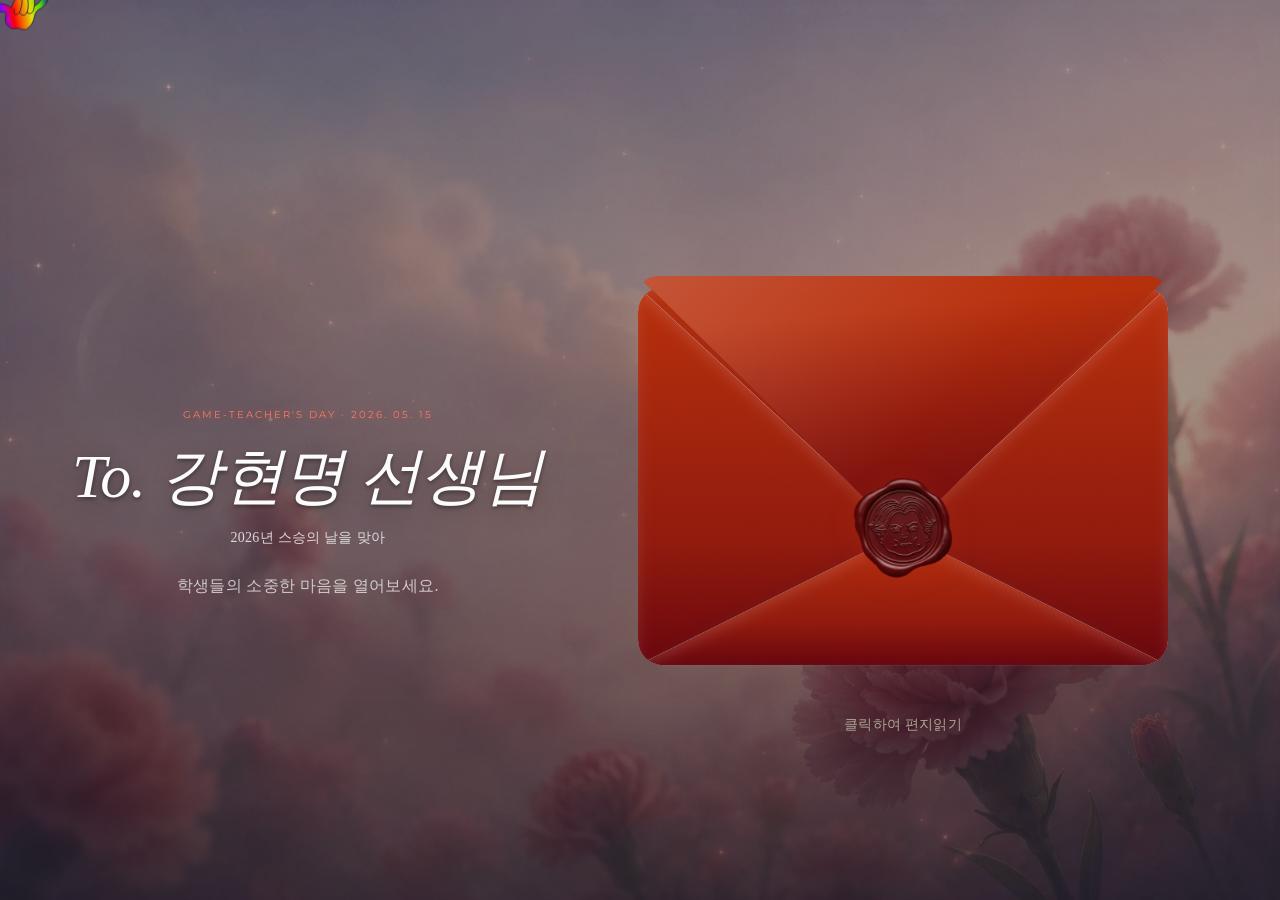
==== commit 6f2282bb: "게임파일과 충돌 수정" ====
--- a/index.html
+++ b/index.html
@@ -74,11 +74,11 @@
     <div id="smooth-content">
 
       <!-- SECTION 1: Hero -->
-      <section id="hero" class="screen active">
+      <section id="hero" class="game-screen active">
         <div class="splash-blur"></div>
         <div class="hero-inner">
           <div class="hero-copy">
-            <p class="hero-label">Teacher's Day · 2026. 05. 15</p>
+            <p class="hero-label">game-teacher's Day · 2026. 05. 15</p>
             <h1 class="hero-title">To. 강현명 선생님</h1>
             <p class="hero-sub">2026년 스승의 날을 맞아</p>
             <p class="hero-description"> 학생들의 소중한 마음을 열어보세요.</p>
@@ -104,7 +104,7 @@
       <div class="ios-tooltip" id="iosTooltip"></div>
 
       <!-- SECTION 3: Carousel -->
-      <section id="carousel" class="screen" aria-hidden="true">
+      <section id="carousel" class="game-screen" aria-hidden="true">
         <!-- 상단 마키 -->
         <div class="marquee marquee--top" aria-hidden="true">
           <div class="marquee-inner" data-speed="0.24">
@@ -173,7 +173,7 @@
       </section>
 
       <!-- SECTION 4: Credits (시크릿카드 페이지) -->
-      <section id="credits" class="screen">
+      <section id="credits" class="game-screen">
         <!-- 배경 노이즈 레이어 -->
         <div class="cr-noise" aria-hidden="true"></div>
 
--- a/assets/css/tokens.css
+++ b/assets/css/tokens.css
@@ -107,8 +107,8 @@
   --dur-slow:   680ms;
 }
 
-/* ── Screen base ── */
-.screen {
+/* ── game-screen base ── */
+.game-screen {
   position: fixed;
   inset: 0;
   width: 100%;
@@ -122,7 +122,7 @@
   z-index: 1;
 }
 
-.screen.active {
+.game-screen.active {
   opacity: 1;
   pointer-events: all;
   z-index: 10;
--- a/assets/css/common.css
+++ b/assets/css/common.css
@@ -132,7 +132,7 @@
 html, body, * {
   cursor: url("data:image/svg+xml,...") 8 28, auto !important;
 }
-a, button, ...
+a, game-button, ...
 */
 
 /* ━━━━━━━━━━━━━━━━━━━━━━━━━━━━━━━━━━━━━━
--- a/assets/css/tokens.css
+++ b/assets/css/tokens.css
@@ -107,8 +107,8 @@
   --dur-slow:   680ms;
 }
 
-/* ── Screen base ── */
-.screen {
+/* ── game-screen base ── */
+.game-screen {
   position: fixed;
   inset: 0;
   width: 100%;
@@ -122,7 +122,7 @@
   z-index: 1;
 }
 
-.screen.active {
+.game-screen.active {
   opacity: 1;
   pointer-events: all;
   z-index: 10;
--- a/assets/css/common.css
+++ b/assets/css/common.css
@@ -132,7 +132,7 @@
 html, body, * {
   cursor: url("data:image/svg+xml,...") 8 28, auto !important;
 }
-a, button, ...
+a, game-button, ...
 */
 
 /* ━━━━━━━━━━━━━━━━━━━━━━━━━━━━━━━━━━━━━━
--- a/assets/css/carousel.css
+++ b/assets/css/carousel.css
@@ -18,7 +18,7 @@
 position: relative;
 width: 100%;
 height: 100vh;
-/* .screen의 row flex 한 줄짜리 트랙이 뷰포트와 높이를 어긋나게 할 수 있어, 겹침 그리드로 중앙 스택 고정 */
+/* .game-screen의 row flex 한 줄짜리 트랙이 뷰포트와 높이를 어긋나게 할 수 있어, 겹침 그리드로 중앙 스택 고정 */
 display: grid;
 grid-template-rows: 1fr;
 grid-template-columns: 1fr;
--- a/assets/css/bgm-player.css
+++ b/assets/css/bgm-player.css
@@ -511,7 +511,7 @@
 }
 
 /* 메인(히어로만 활성) 및 전환 구간: 캐러셀·크레딧 비활성 시 숨김 */
-#bgmPlayer.bgm-player--hidden-main-screen {
+#bgmPlayer.bgm-player--hidden-main-game-screen {
   visibility: hidden;
   pointer-events: none;
   opacity: 0;
--- a/assets/css/accessibility.css
+++ b/assets/css/accessibility.css
@@ -107,7 +107,7 @@
 }
 
 /* 키보드 네비게이션 힌트 */
-.keyboard-hint {
+.game-keyboard-hint {
   position: fixed;
   bottom: 20px;
   right: 20px;
@@ -123,7 +123,7 @@
   z-index: 1000;
 }
 
-body:not(.using-mouse) .keyboard-hint {
+body:not(.using-mouse) .game-keyboard-hint {
   opacity: 1;
 }
 
--- a/assets/css/visual-effects.css
+++ b/assets/css/visual-effects.css
@@ -227,18 +227,18 @@
 }
 
 /* ── 페이지 전환 효과 ── */
-.screen {
+.game-screen {
   transition: opacity 0.5s cubic-bezier(0.22, 1, 0.36, 1),
               transform 0.5s cubic-bezier(0.22, 1, 0.36, 1);
 }
 
-.screen:not(.active) {
+.game-screen:not(.active) {
   opacity: 0;
   transform: translateY(20px);
   pointer-events: none;
 }
 
-.screen.active {
+.game-screen.active {
   opacity: 1;
   transform: translateY(0);
   pointer-events: all;
@@ -337,7 +337,7 @@
 /* ── 애니메이션 감소 모드 대응 ── */
 @media (prefers-reduced-motion: reduce) {
   .card,
-  .screen,
+  .game-screen,
   .card-opened,
   .card-bg {
     animation: none !important;
--- a/assets/css/hig-components.css
+++ b/assets/css/hig-components.css
@@ -4,7 +4,7 @@
 ━━━━━━━━━━━━━━━━━━━━━━━━━━━━━━━━━━━━━━ */
 
 /* ── HIG 버튼 스타일 ── */
-.hig-button {
+.hig-game-button {
   display: inline-flex;
   align-items: center;
   justify-content: center;
@@ -24,79 +24,79 @@
   -webkit-tap-highlight-color: transparent;
 }
 
-/* Primary Button (Filled) */
-.hig-button--primary {
+/* Primary game-button (Filled) */
+.hig-game-button--primary {
   background: #007AFF;
   color: #FFFFFF;
   box-shadow: 0 1px 3px rgba(0, 0, 0, 0.12);
 }
 
-.hig-button--primary:hover {
+.hig-game-button--primary:hover {
   background: #0051D5;
   box-shadow: 0 2px 6px rgba(0, 0, 0, 0.16);
 }
 
-.hig-button--primary:active {
+.hig-game-button--primary:active {
   background: #004FC4;
   transform: scale(0.98);
 }
 
-/* Secondary Button (Tinted) */
-.hig-button--secondary {
+/* Secondary game-button (Tinted) */
+.hig-game-button--secondary {
   background: rgba(0, 122, 255, 0.1);
   color: #007AFF;
 }
 
-.hig-button--secondary:hover {
+.hig-game-button--secondary:hover {
   background: rgba(0, 122, 255, 0.15);
 }
 
-.hig-button--secondary:active {
+.hig-game-button--secondary:active {
   background: rgba(0, 122, 255, 0.2);
   transform: scale(0.98);
 }
 
-/* Tertiary Button (Plain) */
-.hig-button--tertiary {
+/* Tertiary game-button (Plain) */
+.hig-game-button--tertiary {
   background: transparent;
   color: #007AFF;
 }
 
-.hig-button--tertiary:hover {
+.hig-game-button--tertiary:hover {
   background: rgba(0, 122, 255, 0.08);
 }
 
-.hig-button--tertiary:active {
+.hig-game-button--tertiary:active {
   background: rgba(0, 122, 255, 0.12);
   transform: scale(0.98);
 }
 
-/* Destructive Button */
-.hig-button--destructive {
+/* Destructive game-button */
+.hig-game-button--destructive {
   background: #FF3B30;
   color: #FFFFFF;
   box-shadow: 0 1px 3px rgba(0, 0, 0, 0.12);
 }
 
-.hig-button--destructive:hover {
+.hig-game-button--destructive:hover {
   background: #E6342A;
   box-shadow: 0 2px 6px rgba(0, 0, 0, 0.16);
 }
 
-.hig-button--destructive:active {
+.hig-game-button--destructive:active {
   background: #CC2E24;
   transform: scale(0.98);
 }
 
-/* Button Sizes */
-.hig-button--small {
+/* game-button Sizes */
+.hig-game-button--small {
   padding: 6px 14px;
   min-height: 32px;
   font-size: 15px;
   border-radius: 10px;
 }
 
-.hig-button--large {
+.hig-game-button--large {
   padding: 14px 24px;
   min-height: 50px;
   font-size: 19px;
@@ -104,7 +104,7 @@
 }
 
 /* Disabled State */
-.hig-button:disabled {
+.hig-game-button:disabled {
   opacity: 0.4;
   cursor: not-allowed;
   transform: none !important;
@@ -540,11 +540,11 @@
 
 /* ── 다크 모드 지원 ── */
 @media (prefers-color-scheme: dark) {
-  .hig-button--primary {
+  .hig-game-button--primary {
     background: #0A84FF;
   }
   
-  .hig-button--primary:hover {
+  .hig-game-button--primary:hover {
     background: #409CFF;
   }
   
@@ -593,7 +593,7 @@
     padding: 20px;
   }
   
-  .hig-button {
+  .hig-game-button {
     font-size: 15px;
   }
 }
--- a/assets/css/hig-overrides.css
+++ b/assets/css/hig-overrides.css
@@ -188,7 +188,7 @@
   letter-spacing: 0.02em !important;
 }
 
-/* ── Card Link Button ── */
+/* ── Card Link game-button ── */
 .card-link-btn {
   font-family: var(--font-label) !important;
   font-size: 13px !important;
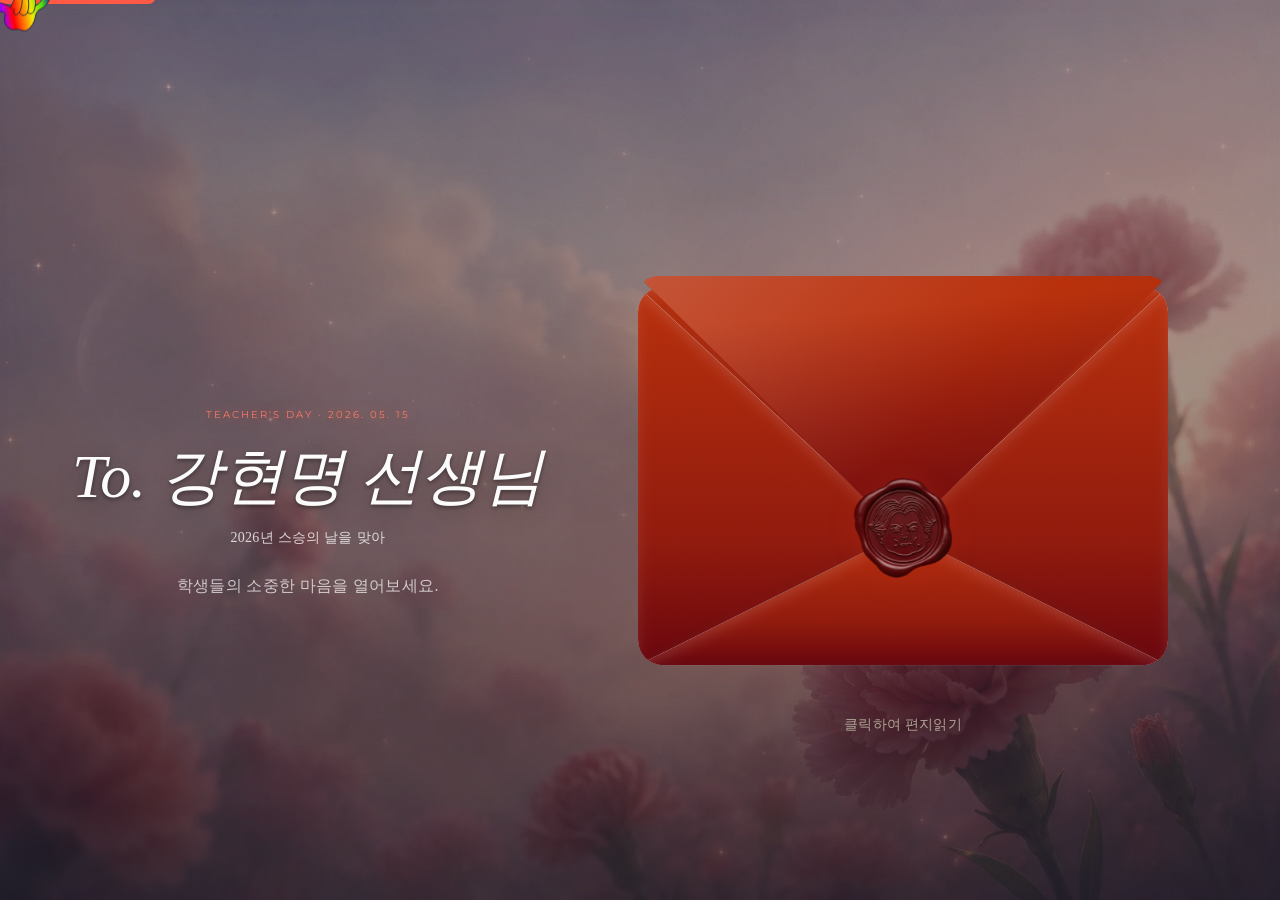
==== commit 288ee13d: "dsaf" ====
--- a/index.html
+++ b/index.html
@@ -74,11 +74,11 @@
     <div id="smooth-content">
 
       <!-- SECTION 1: Hero -->
-      <section id="hero" class="game-screen active">
+      <section id="hero" class="screen active">
         <div class="splash-blur"></div>
         <div class="hero-inner">
           <div class="hero-copy">
-            <p class="hero-label">game-teacher's Day · 2026. 05. 15</p>
+            <p class="hero-label">teacher's Day · 2026. 05. 15</p>
             <h1 class="hero-title">To. 강현명 선생님</h1>
             <p class="hero-sub">2026년 스승의 날을 맞아</p>
             <p class="hero-description"> 학생들의 소중한 마음을 열어보세요.</p>
@@ -104,7 +104,7 @@
       <div class="ios-tooltip" id="iosTooltip"></div>
 
       <!-- SECTION 3: Carousel -->
-      <section id="carousel" class="game-screen" aria-hidden="true">
+      <section id="carousel" class="screen" aria-hidden="true">
         <!-- 상단 마키 -->
         <div class="marquee marquee--top" aria-hidden="true">
           <div class="marquee-inner" data-speed="0.24">
@@ -173,7 +173,7 @@
       </section>
 
       <!-- SECTION 4: Credits (시크릿카드 페이지) -->
-      <section id="credits" class="game-screen">
+      <section id="credits" class="screen">
         <!-- 배경 노이즈 레이어 -->
         <div class="cr-noise" aria-hidden="true"></div>
 
--- a/assets/css/tokens.css
+++ b/assets/css/tokens.css
@@ -107,8 +107,8 @@
   --dur-slow:   680ms;
 }
 
-/* ── game-screen base ── */
-.game-screen {
+/* ── screen base ── */
+.screen {
   position: fixed;
   inset: 0;
   width: 100%;
@@ -122,7 +122,7 @@
   z-index: 1;
 }
 
-.game-screen.active {
+.screen.active {
   opacity: 1;
   pointer-events: all;
   z-index: 10;
--- a/assets/css/common.css
+++ b/assets/css/common.css
@@ -132,7 +132,7 @@
 html, body, * {
   cursor: url("data:image/svg+xml,...") 8 28, auto !important;
 }
-a, game-button, ...
+a, button, ...
 */
 
 /* ━━━━━━━━━━━━━━━━━━━━━━━━━━━━━━━━━━━━━━
--- a/assets/css/tokens.css
+++ b/assets/css/tokens.css
@@ -107,8 +107,8 @@
   --dur-slow:   680ms;
 }
 
-/* ── game-screen base ── */
-.game-screen {
+/* ── screen base ── */
+.screen {
   position: fixed;
   inset: 0;
   width: 100%;
@@ -122,7 +122,7 @@
   z-index: 1;
 }
 
-.game-screen.active {
+.screen.active {
   opacity: 1;
   pointer-events: all;
   z-index: 10;
--- a/assets/css/common.css
+++ b/assets/css/common.css
@@ -132,7 +132,7 @@
 html, body, * {
   cursor: url("data:image/svg+xml,...") 8 28, auto !important;
 }
-a, game-button, ...
+a, button, ...
 */
 
 /* ━━━━━━━━━━━━━━━━━━━━━━━━━━━━━━━━━━━━━━
--- a/assets/css/carousel.css
+++ b/assets/css/carousel.css
@@ -18,7 +18,7 @@
 position: relative;
 width: 100%;
 height: 100vh;
-/* .game-screen의 row flex 한 줄짜리 트랙이 뷰포트와 높이를 어긋나게 할 수 있어, 겹침 그리드로 중앙 스택 고정 */
+/* .screen의 row flex 한 줄짜리 트랙이 뷰포트와 높이를 어긋나게 할 수 있어, 겹침 그리드로 중앙 스택 고정 */
 display: grid;
 grid-template-rows: 1fr;
 grid-template-columns: 1fr;
--- a/assets/css/bgm-player.css
+++ b/assets/css/bgm-player.css
@@ -511,7 +511,7 @@
 }
 
 /* 메인(히어로만 활성) 및 전환 구간: 캐러셀·크레딧 비활성 시 숨김 */
-#bgmPlayer.bgm-player--hidden-main-game-screen {
+#bgmPlayer.bgm-player--hidden-main-screen {
   visibility: hidden;
   pointer-events: none;
   opacity: 0;
--- a/assets/css/accessibility.css
+++ b/assets/css/accessibility.css
@@ -107,7 +107,7 @@
 }
 
 /* 키보드 네비게이션 힌트 */
-.game-keyboard-hint {
+.keyboard-hint {
   position: fixed;
   bottom: 20px;
   right: 20px;
@@ -123,7 +123,7 @@
   z-index: 1000;
 }
 
-body:not(.using-mouse) .game-keyboard-hint {
+body:not(.using-mouse) .keyboard-hint {
   opacity: 1;
 }
 
--- a/assets/css/visual-effects.css
+++ b/assets/css/visual-effects.css
@@ -227,18 +227,18 @@
 }
 
 /* ── 페이지 전환 효과 ── */
-.game-screen {
+.screen {
   transition: opacity 0.5s cubic-bezier(0.22, 1, 0.36, 1),
               transform 0.5s cubic-bezier(0.22, 1, 0.36, 1);
 }
 
-.game-screen:not(.active) {
+.screen:not(.active) {
   opacity: 0;
   transform: translateY(20px);
   pointer-events: none;
 }
 
-.game-screen.active {
+.screen.active {
   opacity: 1;
   transform: translateY(0);
   pointer-events: all;
@@ -337,7 +337,7 @@
 /* ── 애니메이션 감소 모드 대응 ── */
 @media (prefers-reduced-motion: reduce) {
   .card,
-  .game-screen,
+  .screen,
   .card-opened,
   .card-bg {
     animation: none !important;
--- a/assets/css/hig-components.css
+++ b/assets/css/hig-components.css
@@ -4,7 +4,7 @@
 ━━━━━━━━━━━━━━━━━━━━━━━━━━━━━━━━━━━━━━ */
 
 /* ── HIG 버튼 스타일 ── */
-.hig-game-button {
+.hig-button {
   display: inline-flex;
   align-items: center;
   justify-content: center;
@@ -24,79 +24,79 @@
   -webkit-tap-highlight-color: transparent;
 }
 
-/* Primary game-button (Filled) */
-.hig-game-button--primary {
+/* Primary button (Filled) */
+.hig-button--primary {
   background: #007AFF;
   color: #FFFFFF;
   box-shadow: 0 1px 3px rgba(0, 0, 0, 0.12);
 }
 
-.hig-game-button--primary:hover {
+.hig-button--primary:hover {
   background: #0051D5;
   box-shadow: 0 2px 6px rgba(0, 0, 0, 0.16);
 }
 
-.hig-game-button--primary:active {
+.hig-button--primary:active {
   background: #004FC4;
   transform: scale(0.98);
 }
 
-/* Secondary game-button (Tinted) */
-.hig-game-button--secondary {
+/* Secondary button (Tinted) */
+.hig-button--secondary {
   background: rgba(0, 122, 255, 0.1);
   color: #007AFF;
 }
 
-.hig-game-button--secondary:hover {
+.hig-button--secondary:hover {
   background: rgba(0, 122, 255, 0.15);
 }
 
-.hig-game-button--secondary:active {
+.hig-button--secondary:active {
   background: rgba(0, 122, 255, 0.2);
   transform: scale(0.98);
 }
 
-/* Tertiary game-button (Plain) */
-.hig-game-button--tertiary {
+/* Tertiary button (Plain) */
+.hig-button--tertiary {
   background: transparent;
   color: #007AFF;
 }
 
-.hig-game-button--tertiary:hover {
+.hig-button--tertiary:hover {
   background: rgba(0, 122, 255, 0.08);
 }
 
-.hig-game-button--tertiary:active {
+.hig-button--tertiary:active {
   background: rgba(0, 122, 255, 0.12);
   transform: scale(0.98);
 }
 
-/* Destructive game-button */
-.hig-game-button--destructive {
+/* Destructive button */
+.hig-button--destructive {
   background: #FF3B30;
   color: #FFFFFF;
   box-shadow: 0 1px 3px rgba(0, 0, 0, 0.12);
 }
 
-.hig-game-button--destructive:hover {
+.hig-button--destructive:hover {
   background: #E6342A;
   box-shadow: 0 2px 6px rgba(0, 0, 0, 0.16);
 }
 
-.hig-game-button--destructive:active {
+.hig-button--destructive:active {
   background: #CC2E24;
   transform: scale(0.98);
 }
 
-/* game-button Sizes */
-.hig-game-button--small {
+/* button Sizes */
+.hig-button--small {
   padding: 6px 14px;
   min-height: 32px;
   font-size: 15px;
   border-radius: 10px;
 }
 
-.hig-game-button--large {
+.hig-button--large {
   padding: 14px 24px;
   min-height: 50px;
   font-size: 19px;
@@ -104,7 +104,7 @@
 }
 
 /* Disabled State */
-.hig-game-button:disabled {
+.hig-button:disabled {
   opacity: 0.4;
   cursor: not-allowed;
   transform: none !important;
@@ -540,11 +540,11 @@
 
 /* ── 다크 모드 지원 ── */
 @media (prefers-color-scheme: dark) {
-  .hig-game-button--primary {
+  .hig-button--primary {
     background: #0A84FF;
   }
   
-  .hig-game-button--primary:hover {
+  .hig-button--primary:hover {
     background: #409CFF;
   }
   
@@ -593,7 +593,7 @@
     padding: 20px;
   }
   
-  .hig-game-button {
+  .hig-button {
     font-size: 15px;
   }
 }
--- a/assets/css/hig-overrides.css
+++ b/assets/css/hig-overrides.css
@@ -188,7 +188,7 @@
   letter-spacing: 0.02em !important;
 }
 
-/* ── Card Link game-button ── */
+/* ── Card Link button ── */
 .card-link-btn {
   font-family: var(--font-label) !important;
   font-size: 13px !important;
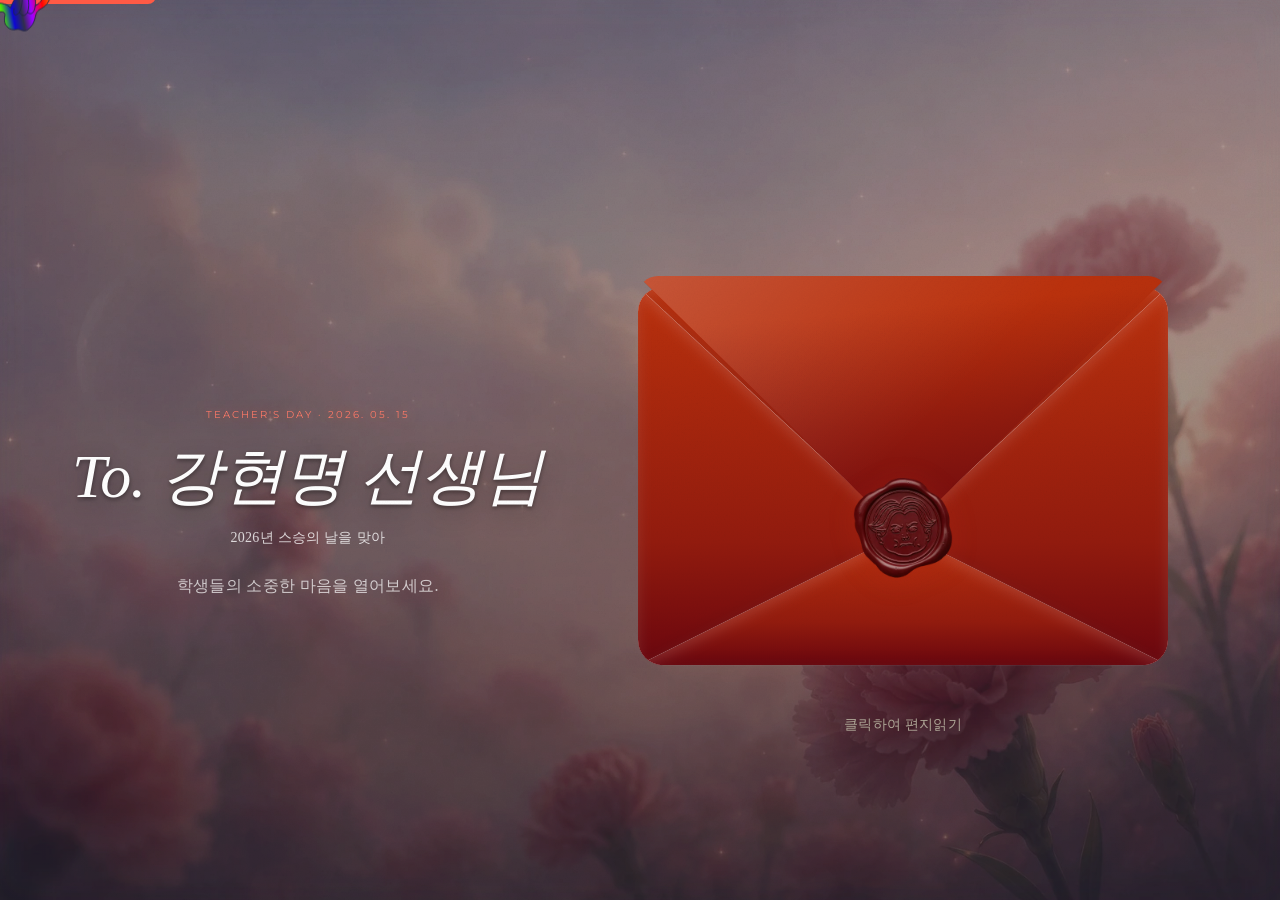
==== commit 8e6e61ba: "Revert "Update index.html" This reverts commit c83a026c8817f315d3d6885e6238de177213621d." ====
--- a/index.html
+++ b/index.html
@@ -186,7 +186,7 @@
               <img src="assets/images/margin.svg" alt="Margin" class="cr-logo" />
               <h2 class="cr-title">스승의 날 편지를<br>함께 만든 사람들</h2>
               <p class="cr-eyebrow">2026. 05. 15</p>
-              <a href="/classroom-game.html"><img src="assets/images/team-margin.png" alt="팀 마진" class="cr-header-img" loading="lazy" decoding="async" /></a>
+              <img href="/classroom-game.html" src="assets/images/team-margin.png" alt="팀 마진" class="cr-header-img" loading="lazy" decoding="async" />
             </header>
 
             <!-- ─── 프로필 그리드 ─── -->
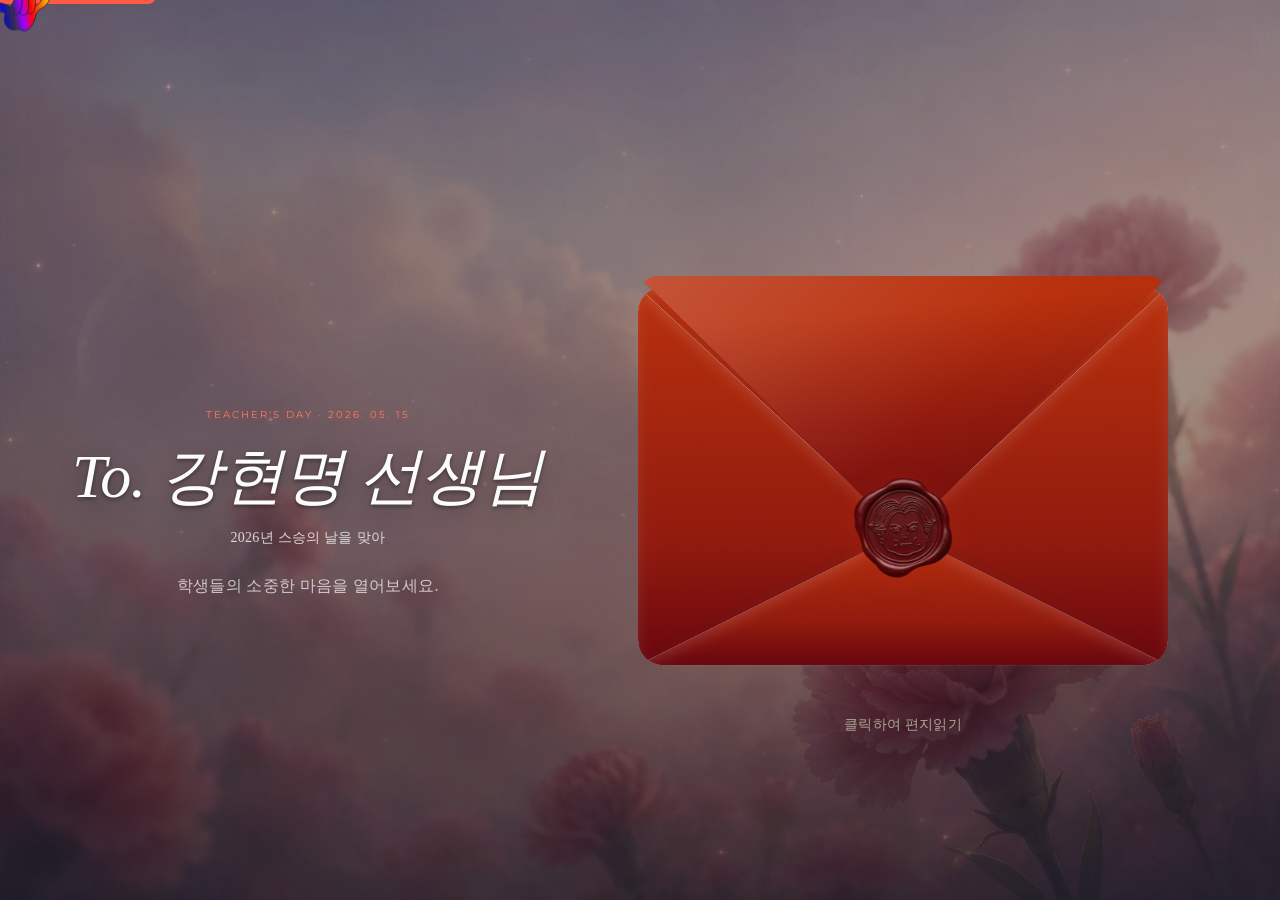
==== commit bf0fdc37: "Revert "태경 티스토리 링크 수정" This reverts commit 614096cf2fa777c3c5e689437eddb4e6022d6f73." ====
--- a/index.html
+++ b/index.html
@@ -309,7 +309,7 @@
                       aria-label="GitHub 프로필" title="GitHub">
                       <i class="codicon codicon-github cr-icon"></i>
                     </a>
-                    <a href="https://journal76625.tistory.com/" class="cr-btn cr-btn--ts" target="_blank" rel="noopener"
+                    <a href="https://taekyung.tistory.com" class="cr-btn cr-btn--ts" target="_blank" rel="noopener"
                       aria-label="티스토리 블로그" title="Tistory">
                       <img class="cr-icon cr-icon--img" src="https://cdn.simpleicons.org/tistory" width="24" height="24"
                         alt="" decoding="async" />
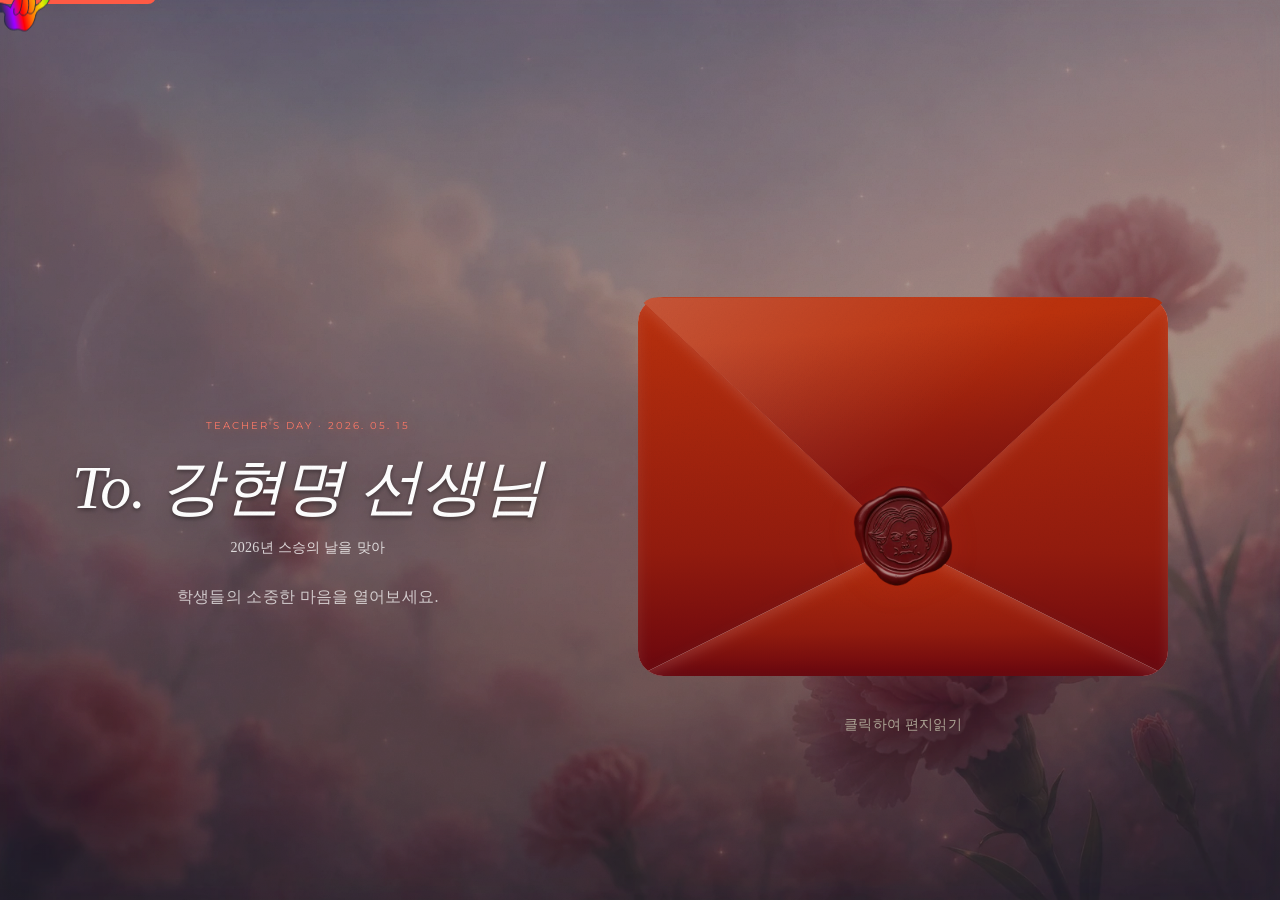
==== commit e710f581: "다시" ====
--- a/index.html
+++ b/index.html
@@ -78,7 +78,7 @@
         <div class="splash-blur"></div>
         <div class="hero-inner">
           <div class="hero-copy">
-            <p class="hero-label">teacher's Day · 2026. 05. 15</p>
+            <p class="hero-label">Teacher's Day · 2026. 05. 15</p>
             <h1 class="hero-title">To. 강현명 선생님</h1>
             <p class="hero-sub">2026년 스승의 날을 맞아</p>
             <p class="hero-description"> 학생들의 소중한 마음을 열어보세요.</p>
@@ -186,7 +186,7 @@
               <img src="assets/images/margin.svg" alt="Margin" class="cr-logo" />
               <h2 class="cr-title">스승의 날 편지를<br>함께 만든 사람들</h2>
               <p class="cr-eyebrow">2026. 05. 15</p>
-              <img href="/classroom-game.html" src="assets/images/team-margin.png" alt="팀 마진" class="cr-header-img" loading="lazy" decoding="async" />
+              <img src="assets/images/team-margin.png" alt="팀 마진" class="cr-header-img" loading="lazy" decoding="async" />
             </header>
 
             <!-- ─── 프로필 그리드 ─── -->
@@ -195,7 +195,9 @@
               <!-- 임예지 -->
               <article class="cr-card cr-card--yeji" data-id="11" data-maker="yeji">
                 <div class="cr-card-top">
-                  <div class="cr-avatar"><span>YJ</span></div>
+                  <div class="cr-avatar">
+                    <img src="assets/images/yeji-profile.webp" alt="임예지 프로필" loading="lazy" decoding="async" />
+                  </div>
                   <h3 class="cr-name">임예지</h3>
                   <p class="cr-tag">리드 · PM</p>
                   <p class="cr-desc">기획 · 디자인 · 개발 구현 </p>
@@ -278,7 +280,7 @@
                       aria-label="GitHub 프로필" title="GitHub">
                       <i class="codicon codicon-github cr-icon"></i>
                     </a>
-                    <a href="https://hyein.tistory.com" class="cr-btn cr-btn--ts" target="_blank" rel="noopener"
+                    <a href="https://myblog-524.tistory.com/" class="cr-btn cr-btn--ts" target="_blank" rel="noopener"
                       aria-label="티스토리 블로그" title="Tistory">
                       <img class="cr-icon cr-icon--img" src="https://cdn.simpleicons.org/tistory" width="24" height="24"
                         alt="" decoding="async" />
@@ -309,7 +311,7 @@
                       aria-label="GitHub 프로필" title="GitHub">
                       <i class="codicon codicon-github cr-icon"></i>
                     </a>
-                    <a href="https://taekyung.tistory.com" class="cr-btn cr-btn--ts" target="_blank" rel="noopener"
+                    <a href="https://journal76625.tistory.com/" class="cr-btn cr-btn--ts" target="_blank" rel="noopener"
                       aria-label="티스토리 블로그" title="Tistory">
                       <img class="cr-icon cr-icon--img" src="https://cdn.simpleicons.org/tistory" width="24" height="24"
                         alt="" decoding="async" />
--- a/assets/css/envelope.css
+++ b/assets/css/envelope.css
@@ -67,7 +67,7 @@
   inset: 0;
   width: 100%;
   height: 100%;
-  object-fit: fill;
+  object-fit: contain;
   pointer-events: none;
   user-select: none;
 }
@@ -106,45 +106,6 @@
 
 /* 씰 별 — 이미지 교체로 불필요 */
 .seal-star { display: none; }
-  border-radius: 50%;
-  background: radial-gradient(circle at 38% 32%,
-    #ff7a68 0%,
-    #ff5a45 45%,
-    #d93a28 100%
-  );
-  box-shadow:
-    0 2px  4px  rgba(180,40,20,0.25),
-    0 6px  18px rgba(180,40,20,0.30),
-    0 12px 28px rgba(180,40,20,0.18),
-    inset 0 1px 0 rgba(255,200,180,0.50),
-    inset 0 -2px 4px rgba(140,20,10,0.30);
-  display: flex;
-  align-items: center;
-  justify-content: center;
-  cursor: pointer;
-  z-index: 10;
-  transition: transform 0.2s cubic-bezier(0.22,1,0.36,1),
-              box-shadow 0.2s ease;
-}
-
-/* 씰 내부 링 */
-.envelope-seal::before {
-  content: '';
-  position: absolute;
-  inset: 8px;
-  border-radius: 50%;
-  border: 1px solid rgba(255,200,180,0.40);
-}
-
-/* 씰 별 */
-.seal-star {
-  font-size: 30px;
-  color: rgba(255,255,255,0.92);
-  text-shadow: 0 1px 4px rgba(0,0,0,0.20);
-  position: relative;
-  z-index: 1;
-  pointer-events: none;
-}
 
 /* hover — 살짝 들뜨는 느낌 */
 .envelope:not(.peeling):hover .envelope-seal {
@@ -259,15 +220,6 @@
   transform: translateY(160%);
 }
 
-/* 5. 봉투 반응형 */
-.envelope {
-  position: relative;
-  width: min(530px, 90vw);
-  height: min(400px, 68vw);
-  cursor: pointer;
-  transition: transform var(--dur-normal) var(--ease);
-}
-
 @keyframes blink {
   0%, 100% { opacity: 0.3; }
   50%       { opacity: 1;   }
--- a/assets/css/carousel.css
+++ b/assets/css/carousel.css
@@ -227,7 +227,7 @@
 position: absolute;
 inset: 0;
 z-index: 3;
-padding: 0;
+padding: 0 18px;
 display: flex;
 flex-direction: column;
 background: rgba(253,250,244,0.98);
@@ -265,12 +265,6 @@
 padding: 16px 32px 28px 32px;
 word-wrap: break-word;
 word-break: keep-all;
-}
-
-/* 펼친 카드 — 패딩 조정 */
-.card.is-open .letter-msg {
-padding-left: 0;
-padding-right: 0;
 }
 
 .letter-msg::-webkit-scrollbar { width: 3px; }
--- a/assets/css/sticky-nav.css
+++ b/assets/css/sticky-nav.css
@@ -170,7 +170,23 @@
   overflow: hidden;
 }
 
-
+/* 상단 장식 라인 */
+.team-lock-box::before {
+  content: '';
+  position: absolute;
+  top: 0;
+  left: 0;
+  right: 0;
+  height: 4px;
+  background: linear-gradient(90deg, 
+    transparent 0%, 
+    var(--color-red) 20%, 
+    var(--color-red-soft) 50%, 
+    var(--color-red) 80%, 
+    transparent 100%
+  );
+  opacity: 0.8;
+}
 
 /* 배경 그레인 */
 .team-lock-box::after {
--- a/assets/css/responsive.css
+++ b/assets/css/responsive.css
@@ -110,10 +110,6 @@
     --carousel-card-h: calc(var(--carousel-card-w) * 1.518292683);
   }
 
-  .card-opened {
-    padding: 0;
-  }
-
   .letter-name {
     font-size: 18px;
     padding: 24px 28px 0 28px;
@@ -287,10 +283,6 @@
     --carousel-card-h: calc(var(--carousel-card-w) * 1.518292683);
   }
 
-  .card-opened {
-    padding: 0;
-  }
-
   .letter-name {
     font-size: 17px;
     padding: 22px 24px 0 24px;
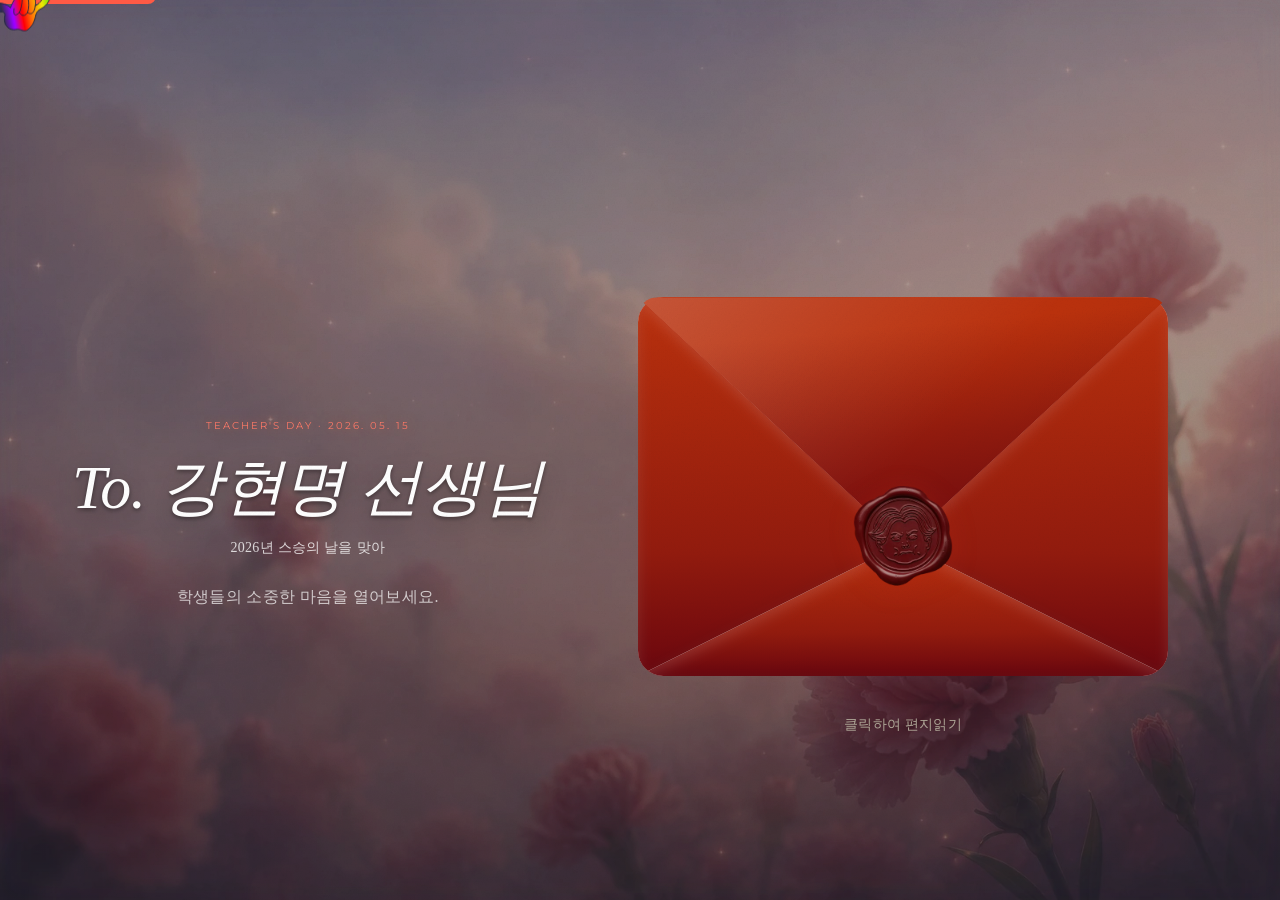
==== commit c9e89468: "Merge branch 'main' of https://github.com/Yazii4362/Project-Margin" ====
--- a/index.html
+++ b/index.html
@@ -78,7 +78,7 @@
         <div class="splash-blur"></div>
         <div class="hero-inner">
           <div class="hero-copy">
-            <p class="hero-label">Teacher's Day · 2026. 05. 15</p>
+            <p class="hero-label">teacher's Day · 2026. 05. 15</p>
             <h1 class="hero-title">To. 강현명 선생님</h1>
             <p class="hero-sub">2026년 스승의 날을 맞아</p>
             <p class="hero-description"> 학생들의 소중한 마음을 열어보세요.</p>
@@ -186,7 +186,7 @@
               <img src="assets/images/margin.svg" alt="Margin" class="cr-logo" />
               <h2 class="cr-title">스승의 날 편지를<br>함께 만든 사람들</h2>
               <p class="cr-eyebrow">2026. 05. 15</p>
-              <img src="assets/images/team-margin.png" alt="팀 마진" class="cr-header-img" loading="lazy" decoding="async" />
+              <img href="/classroom-game.html" src="assets/images/team-margin.png" alt="팀 마진" class="cr-header-img" loading="lazy" decoding="async" />
             </header>
 
             <!-- ─── 프로필 그리드 ─── -->
@@ -311,7 +311,7 @@
                       aria-label="GitHub 프로필" title="GitHub">
                       <i class="codicon codicon-github cr-icon"></i>
                     </a>
-                    <a href="https://journal76625.tistory.com/" class="cr-btn cr-btn--ts" target="_blank" rel="noopener"
+                    <a href="https://taekyung.tistory.com" class="cr-btn cr-btn--ts" target="_blank" rel="noopener"
                       aria-label="티스토리 블로그" title="Tistory">
                       <img class="cr-icon cr-icon--img" src="https://cdn.simpleicons.org/tistory" width="24" height="24"
                         alt="" decoding="async" />
--- a/assets/css/carousel.css
+++ b/assets/css/carousel.css
@@ -508,33 +508,20 @@
 bottom: 0;
 left: 0;
 width: 100%;
-height: 1px; /* 2px → 1px 더 얇게 */
-background: rgba(26,22,18,0.04); /* 0.08 → 0.04 더 투명하게 */
+height: 2px;
+background: rgba(26,22,18,0.08);
 z-index: 20;
-opacity: 0.6; /* 전체 투명도 추가 */
-transition: opacity 0.3s ease;
-}
-
-.carousel-progress:hover {
-opacity: 0.85; /* 호버시 약간 진하게 */
 }
 
 .carousel-progress-fill {
 height: 100%;
 background: var(--color-red);
-opacity: 0.7; /* 프로그레스 바 자체도 투명하게 */
 transition: width 420ms cubic-bezier(0.4,0,0.2,1),
-background 0.7s ease,
-opacity 0.3s ease;
-}
-
-.carousel-progress:hover .carousel-progress-fill {
-opacity: 0.9; /* 호버시 약간 진하게 */
+background 0.7s ease;
 }
 
 body.dark-theme .carousel-progress-fill {
 background: #f5c842;
-opacity: 0.5; /* 다크모드에서는 더 subtle */
 }
 
 /* ━━━━━━━━━━━━━━━━━━━━━━━━━━━━━━━━━━━━━━
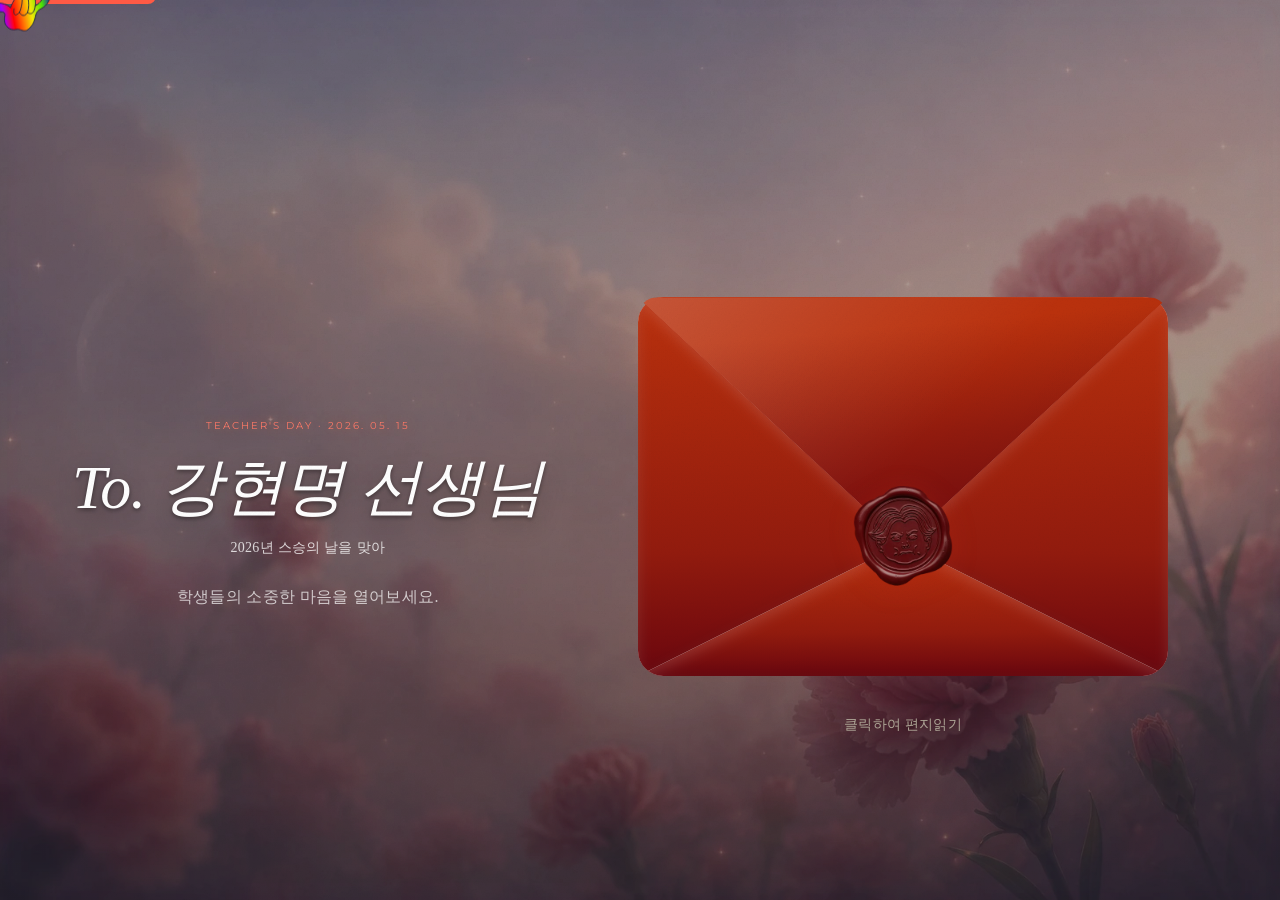
==== commit 2aebec9c: "다시 이어붙이기" ====
--- a/index.html
+++ b/index.html
@@ -186,7 +186,7 @@
               <img src="assets/images/margin.svg" alt="Margin" class="cr-logo" />
               <h2 class="cr-title">스승의 날 편지를<br>함께 만든 사람들</h2>
               <p class="cr-eyebrow">2026. 05. 15</p>
-              <img href="/classroom-game.html" src="assets/images/team-margin.png" alt="팀 마진" class="cr-header-img" loading="lazy" decoding="async" />
+              <a href="/classroom-game.html"><img href="/classroom-game.html" src="assets/images/team-margin.png" alt="팀 마진" class="cr-header-img" loading="lazy" decoding="async" /></a>
             </header>
 
             <!-- ─── 프로필 그리드 ─── -->
